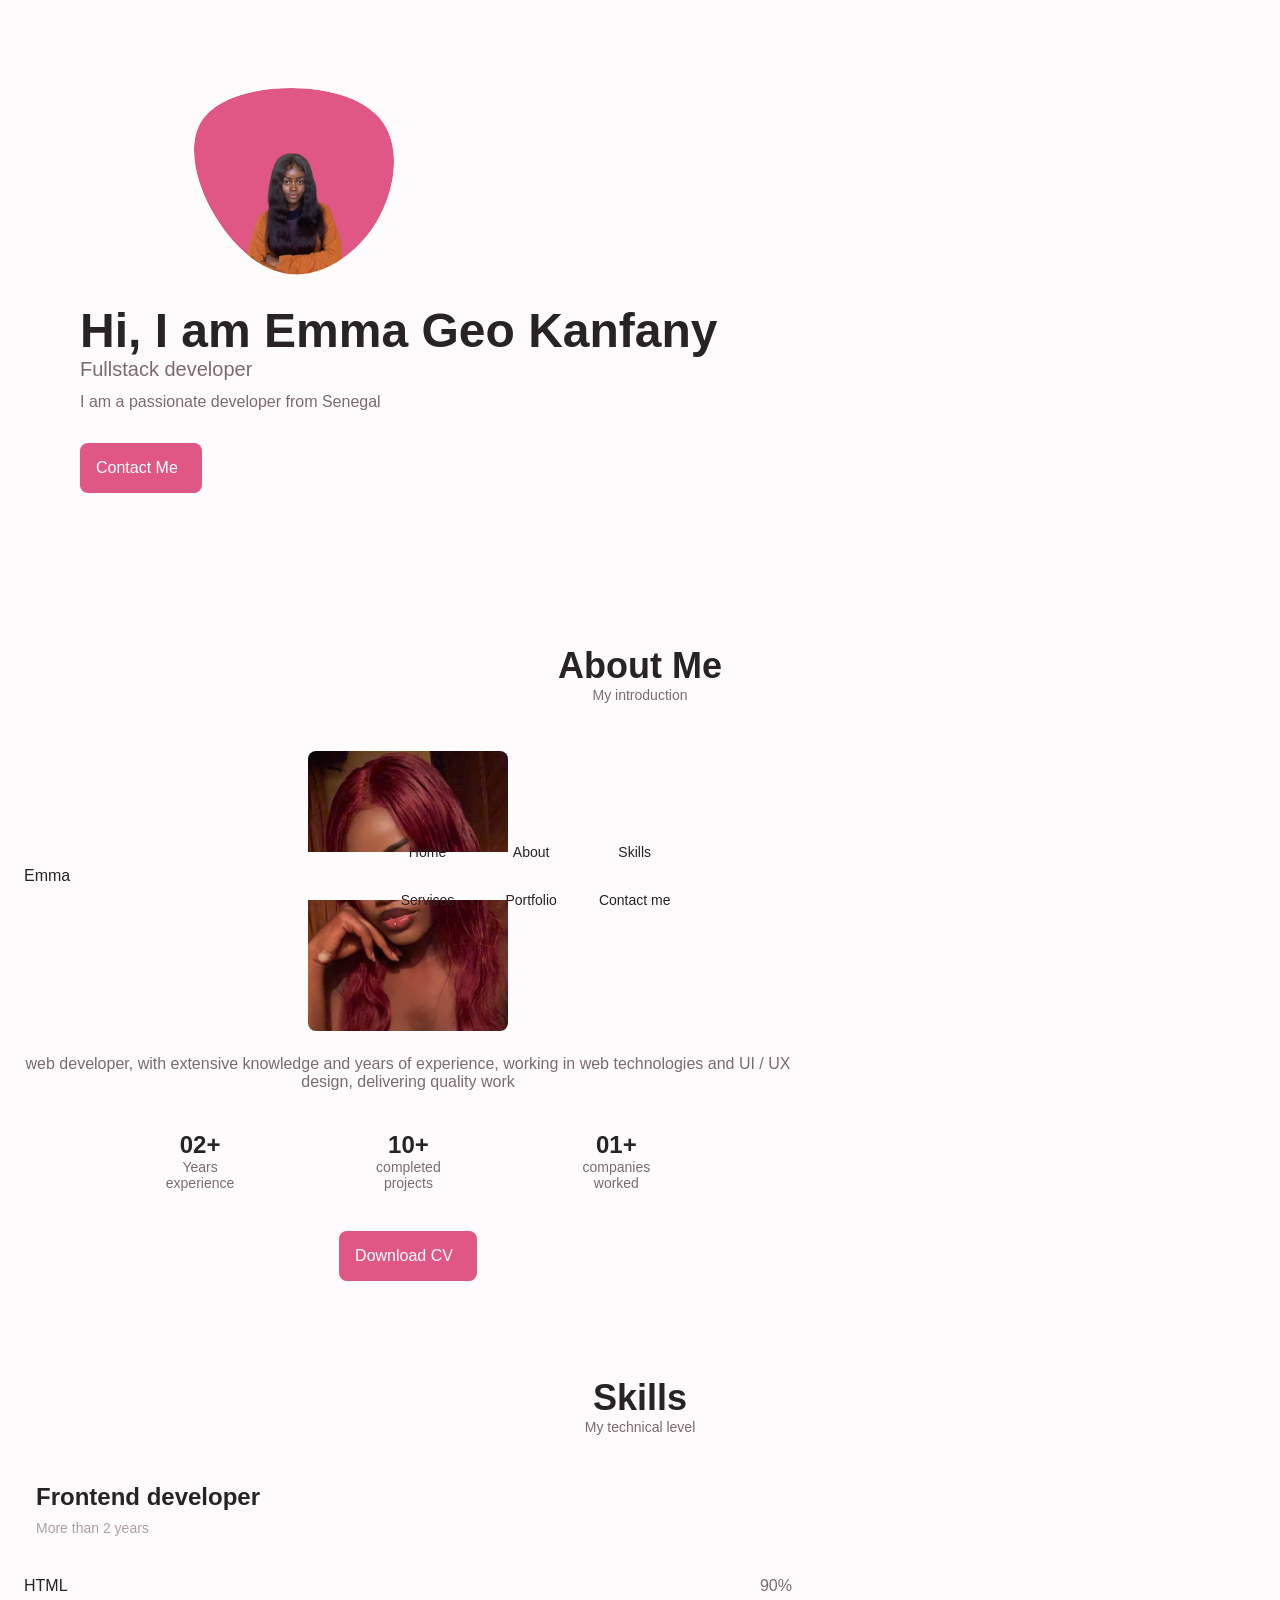
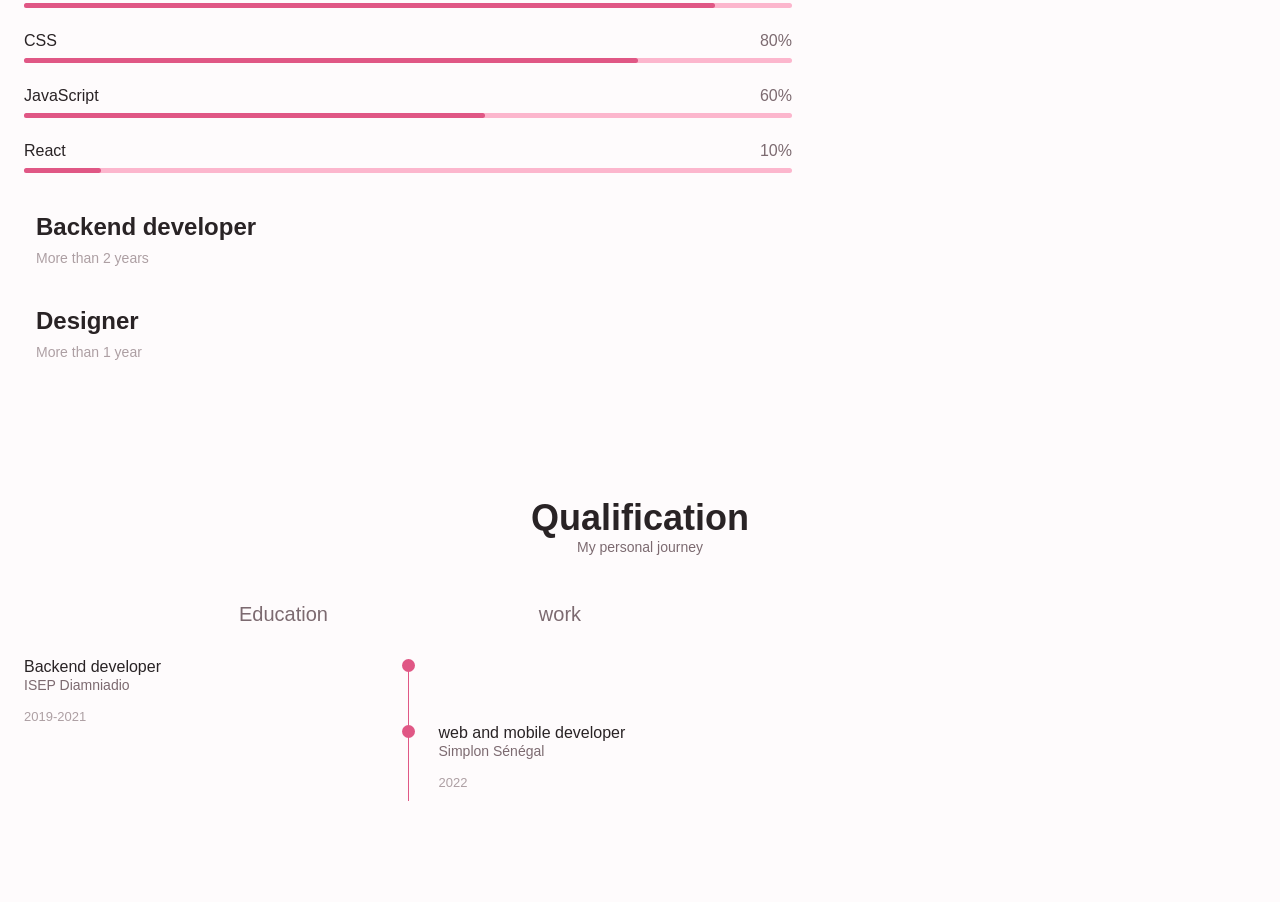
==== index.html @ d58ac0a0 "qualification section done" ====
<!DOCTYPE html>
<html lang="en">
<head>
    <meta charset="UTF-8">
    <meta http-equiv="X-UA-Compatible" content="IE=edge">
    <meta name="viewport" content="width=device-width, initial-scale=1.0">
    <!-------------------UNICONS------------------------------>
    <link rel="stylesheet" href="https://unicons.iconscout.com/release/v4.0.0/css/line.css">
    <!---------------------css-------------------------------->
    <link rel="stylesheet" href="style.css">
    <title>Portfolio | Emma Geo Kanfany</title>
</head>
<body>

    <!--HEADER-->
    <header class="header" id="header">
        <nav class="nav container">
            <a href="#" class="nav-logo">Emma</a>

            <div class="nav-menu" id="nav-menu">
                <ul class="nav-list grid">
                    <li class="nav-item">
                        <a href="#home" class="nav-link">
                            <i class="uil uil-estate nav-icon"></i> Home
                        </a>
                    </li>
                    <li class="nav-item">
                        <a href="#about" class="nav-link">
                            <i class="uil uil-user nav-icon"></i> About
                        </a>
                    </li>
                    <li class="nav-item">
                        <a href="#skills" class="nav-link">
                            <i class="uil uil-file-alt nav-icon"></i> Skills
                        </a>
                    </li>
                    <li class="nav-item">
                        <a href="#services" class="nav-link">
                            <i class="uil uil-briefcase-alt nav-icon"></i> Services
                        </a>
                    </li>
                    <li class="nav-item">
                        <a href="#portfolio" class="nav-link">
                            <i class="uil uil-scenery nav-icon"></i> Portfolio
                        </a>
                    </li>
                    <li class="nav-item">
                        <a href="#contact" class="nav-link">
                            <i class="uil uil-message nav-icon"></i> Contact me
                        </a>
                    </li>
                </ul>

                <i class="uil uil-times nav-close" id="nav-close"></i>
            </div>

            <div class="nav-btn">
                <div class="nav-toggle" id="nav-toggle">
                    <i class="uil uil-apps"></i>
                </div>
            </div>
        </nav>
    </header>



    <!--MAIN-->
    <main class="main">

        <!--HOME-->
        <section class="home section" id="home">
            <div class="home-container container grid">
                <div class="home-content grid">
                    <div class="home-social">
                        <a href="https://sn.linkedin.com/in/emma-geo-kanfany-80b464204" target="_blank" class="home-social-icon">
                            <i class="uil uil-linkedin-alt"></i>
                        </a>
                        <a href="https://github.com/Emmageo3" target="_blank" class="home-social-icon">
                            <i class="uil uil-github-alt"></i>
                        </a>
                        <a href="https://twitter.com/emmageo3" target="_blank" class="home-social-icon">
                            <i class="uil uil-twitter"></i>
                        </a>
                    </div>

                    <div class="home-img">
                        <svg class="home-blob" viewBox="0 0 200 187" xmlns="http://www.w3.org/2000/svg" xmlns:xlink="http://www.w3.org/1999/xlink">
                            <mask id="mask0" mask-type="alpha">
                                <path d="M190.312 36.4879C206.582 62.1187 201.309 102.826 182.328 134.186C163.346 165.547 
                                130.807 187.559 100.226 186.353C69.6454 185.297 41.0228 161.023 21.7403 129.362C2.45775 
                                97.8511 -7.48481 59.1033 6.67581 34.5279C20.9871 10.1032 59.7028 -0.149132 97.9666 
                                0.00163737C136.23 0.303176 174.193 10.857 190.312 36.4879Z"/>
                            </mask>
                            <g mask="url(#mask0)">
                                <path d="M190.312 36.4879C206.582 62.1187 201.309 102.826 182.328 134.186C163.346 
                                165.547 130.807 187.559 100.226 186.353C69.6454 185.297 41.0228 161.023 21.7403 
                                129.362C2.45775 97.8511 -7.48481 59.1033 6.67581 34.5279C20.9871 10.1032 59.7028 
                                -0.149132 97.9666 0.00163737C136.23 0.303176 174.193 10.857 190.312 36.4879Z"/>
                                <image class="home-blob-img" x='12' y='18' xlink:href="img/profil.png"/>
                            </g>
                        </svg>
                    </div>

                    <div class="home-data">
                        <h1 class="home-title">Hi, I am Emma Geo Kanfany</h1>
                        <h3 class="home-subtitle">Fullstack developer</h3>
                        <p class="home-description"> I am a passionate developer from Senegal</p>
                        <a href="#contact" class="button button-flex">
                            Contact Me<i class="uil uil-message button-icon"></i>
                        </a>
                    </div>
                </div>

                <div class="home-scroll">
                    <a href="#about" class="home-scroll-button button-flex">
                        <i class="uil uil-mouse-alt home-scroll-mouse"></i>
                        <span class="home-scroll-name">Scroll down</span>
                        <i class="uil uil-arrow-down home-scroll-arrow"></i>
                    </a>
                </div>
            </div>
        </section>


        <!--about-->
        <section class="about section" id="about">
            <h2 class="section-title">About Me</h2>
            <span class="section-subtitle">My introduction</span>

            <div class="about-container container grid">
                <img src="img/emma.jpeg" alt="" class="about-img">

                <div class="about-data">
                    <p class="about-description">
                        web developer, with extensive knowledge and years of experience, working 
                        in web technologies and UI / UX design, delivering quality work
                    </p>
                    <div class="about-info">
                        <div>
                            <span class="about-info-title">02+</span>
                            <span class="about-info-name">Years <br> experience</span>
                        </div>
                        <div>
                            <span class="about-info-title">10+</span>
                            <span class="about-info-name">completed <br> projects</span>
                        </div>
                        <div>
                            <span class="about-info-title">01+</span>
                            <span class="about-info-name">companies <br> worked</span>
                        </div>
                    </div>

                    <div class="about-buttons">
                        <a download="pdf/cv.pdf" href="#" class="button button-flex">
                            Download CV<i class="uil uil-download-alt button-icon"></i>
                        </a>
                    </div>
                </div>
            </div>
        </section>


        <!--Skills-->
        <section class="skills section" id="skills">
            <h2 class="section-title">Skills</h2>
            <span class="section-subtitle">My technical level</span>

            <div class="skills-container container grid">
                <div>

                    <div class="skills-content skills-open">
                        <div class="skills-header">
                            <i class="uil uil-brackets-curly skills-icon"></i>

                            <div>
                                <h1 class="skills-titles">Frontend developer</h1>
                                <span class="skills-subtitle">More than 2 years</span>
                            </div>

                            <i class="uil uil-angle-down skills-arrow"></i>
                        </div>

                        <div class="skills-list grid">
                            <div class="skills-data">
                                <div class="skills-titles">
                                    <h3 class="skills-name">HTML</h3>
                                    <span class="skills-number">90%</span>
                                </div>
                                <div class="skills-bar">
                                    <span class="skills-percentage skills-html"></span>
                                </div>
                            </div>
                            <div class="skills-data">
                                <div class="skills-titles">
                                    <h3 class="skills-name">CSS</h3>
                                    <span class="skills-number">80%</span>
                                </div>
                                <div class="skills-bar">
                                    <span class="skills-percentage skills-css"></span>
                                </div>
                            </div>
                            <div class="skills-data">
                                <div class="skills-titles">
                                    <h3 class="skills-name">JavaScript</h3>
                                    <span class="skills-number">60%</span>
                                </div>
                                <div class="skills-bar">
                                    <span class="skills-percentage skills-javascript"></span>
                                </div>
                            </div>
                            <div class="skills-data">
                                <div class="skills-titles">
                                    <h3 class="skills-name">React</h3>
                                    <span class="skills-number">10%</span>
                                </div>
                                <div class="skills-bar">
                                    <span class="skills-percentage skills-react"></span>
                                </div>
                            </div>
                        </div>

                        
                    </div>

                    <div class="skills-content skills-close">
                        <div class="skills-header">
                            <i class="uil uil-server-network skills-icon"></i>

                            <div>
                                <h1 class="skills-titles">Backend developer</h1>
                                <span class="skills-subtitle">More than 2 years</span>
                            </div>

                            <i class="uil uil-angle-down skills-arrow"></i>
                        </div>

                        <div class="skills-list grid">
                            <div class="skills-data">
                                <div class="skills-titles">
                                    <h3 class="skills-name">PHP</h3>
                                    <span class="skills-number">50%</span>
                                </div>
                                <div class="skills-bar">
                                    <span class="skills-percentage skills-php"></span>
                                </div>
                            </div>
                            <div class="skills-data">
                                <div class="skills-titles">
                                    <h3 class="skills-name">Supabase</h3>
                                    <span class="skills-number">90%</span>
                                </div>
                                <div class="skills-bar">
                                    <span class="skills-percentage skills-supa"></span>
                                </div>
                            </div>
                            <div class="skills-data">
                                <div class="skills-titles">
                                    <h3 class="skills-name">Mysql</h3>
                                    <span class="skills-number">60%</span>
                                </div>
                                <div class="skills-bar">
                                    <span class="skills-percentage skills-sql"></span>
                                </div>
                            </div>
                            <div class="skills-data">
                                <div class="skills-titles">
                                    <h3 class="skills-name">Python</h3>
                                    <span class="skills-number">60%</span>
                                </div>
                                <div class="skills-bar">
                                    <span class="skills-percentage skills-python"></span>
                                </div>
                            </div>
                        </div>

                       
                    </div>
                </div>

                <div>
                    <div class="skills-content skills-close">
                        <div class="skills-header">
                            <i class="uil uil-swatchbook skills-icon"></i>

                            <div>
                                <h1 class="skills-titles">Designer</h1>
                                <span class="skills-subtitle">More than 1 year</span>
                            </div>

                            <i class="uil uil-angle-down skills-arrow"></i>
                        </div>

                        <div class="skills-list grid">
                            <div class="skills-data">
                                <div class="skills-titles">
                                    <h3 class="skills-name">Figma</h3>
                                    <span class="skills-number">90%</span>
                                </div>
                                <div class="skills-bar">
                                    <span class="skills-percentage skills-figma"></span>
                                </div>
                            </div>
                           
                        </div>

                       
                    </div>
                </div>
            </div>
        </section>


        <!--Qualification-->
        <section class="qualification section">
            <h2 class="section-title">Qualification</h2>
            <span class="section-subtitle">My personal journey</span>

            <div class="qualification-container container">
                <div class="qualification-tabs">
                    <div class="qualification-button button-flex">
                        <i class="uil uil-graduation-cap qualification-icon"></i>
                        Education
                    </div>
                    <div class="qualification-button button-flex">
                        <i class="uil uil-briefcase-alt"></i>
                        work
                    </div>
                </div>

                    <div class="qualification-sections">
                        <div class="qualification-content" data-content id="education">
                            <div class="qualification-data">
                                <div>
                                    <h3 class="qualification-title">Backend developer</h3>
                                    <span class="qualification-subtitle">ISEP Diamniadio</span>
                                    <div class="qualification-calendar">
                                        <i class="uil uil-calendar-alt"></i>
                                        2019-2021
                                    </div>
                                </div>

                                <div>
                                    <span class="qualification-rounder"></span>
                                    <span class="qualification-line"></span>
                                </div>
                            </div>

                            <div class="qualification-data">
                                <div></div>
                                <div>
                                    <span class="qualification-rounder"></span>
                                    <span class="qualification-line"></span>
                                </div>
                                <div>
                                    <h3 class="qualification-title">web and mobile developer</h3>
                                    <span class="qualification-subtitle">Simplon Sénégal</span>
                                    <div class="qualification-calendar">
                                        <i class="uil uil-calendar-alt"></i>
                                        2022
                                    </div>
                                </div>

                                
                            </div>
                        </div>
                    </div>
                
            </div>
        </section>

    </main>

    

    

    <script src="script.js"></script>
</body>
</html>
---- style.css ----
/*--------------------variables----------------------*/
:root{
    --header-height: 3rem;

    --hue-color: 340;

    --first-color: hsl(var(--hue-color), 69% , 61%);
    --first-color-second: hsl(var(--hue-color), 69%, 61%);
    --first-color-alt: hsl(var(--hue-color), 57%, 61%);
    --first-color-lighter: hsl(var(--hue-color), 92%, 85%);
    --title-color: hsl(var(--hue-color), 8%, 15%);
    --text-color: hsl(var(--hue-color), 8%, 45%);
    --text-color-light: hsl(var(--hue-color), 8%, 65%);
    --input-color: hsl(var(--hue-color), 70%, 96%);
    --body-color: hsl(var(--hue-color), 60%, 99%);
    --container-color: #FFF;

    --body-font: arial, sans-serif;

    --big-font-size: 2rem;
    --h1-font-size: 1.5rem;
    --h2-font-size: 1.25rem;
    --h3-font-size: 1.125rem;
    --normal-font-size: .938rem;
    --small-font-size: .813rem;
    --smaller-font-size: .75rem;

    --font-medium: 500;
    --font-semi-bold: 600;

    --mb-0-25: .25rem;
    --mb-0-5: .5rem;
    --mb-0-75: .75rem;

    --z-tooltip: 10;
    --z-fixed: 100;
    --z-modal: 1000;
}

@media screen and (min-width: 968px) {
    :root{
        --big-font-size: 3rem;
        --h1-font-size: 2.25rem;
        --h2-font-size: 1.5rem;
        --h3-font-size: 1.25rem;
        --normal-font-size: 1rem;
        --small-font-size: .875rem;
        --smaller-font-size: .813rem;
    }
}


*{
    padding: 0;
    margin: 0;
    box-sizing: border-box;
}

html{
    scroll-behavior: smooth;
}

body{
    margin: 0 0 var(--header-height) 0;
    font-family: Arial, Helvetica, sans-serif;
    font-size: var(--normal-font-size);
    background-color: var(--body-color);
    color: var(--text-color);
}

h1,h2,h3,h4{
    color: var(--title-color);
    font-weight: var(--font-semi-bold);
}

ul{
    list-style: none;
}

a{
    text-decoration: none;
}

img{
    max-width: 100%;
    height: auto;
}

section{
    padding: 2rem 0 4rem;
}

.section-title{
    font-size: var(--h1-font-size);
}

.section-subtitle{
    display: block;
    font-size: var(--small-font-size);
    margin-bottom: 3rem;
}

.section-title,
.section-subtitle{
    text-align: center;
}

.container{
    max-width: 768px;
    margin-left: 1.5rem;
    margin-right: 1.5rem;
}

.grid{
    display: grid;
    gap: 1.5rem;
}

.header{
    width: 100%;
    position: fixed;
    bottom: 0;
    left: 0;
    z-index: var(--z-fixed);
    background-color: var(--body-color);
}

.nav{
    max-width: 968px;
    height: var(--header-height);
    display: flex;
    justify-content: space-between;
    align-items: center;
}

.nav-logo,
.nav-toggle{
    color: var(--title-color);
    font-weight: var(--font-medium);
}

.nav-logo:hover{
    color: var(--first-color);
}

.nav-toggle{
    font-size: 1.1rem;
    cursor: pointer;
}

.nav-toggle:hover{
    color: var(--first-color);
}

@media screen and (max-width: 767px){
    .nav-menu{
        position: fixed;
        bottom: -100%;
        left: 0;
        width: 100%;
        background-color: var(--body-color);
        padding: 2rem 1.5rem 4rem;
        box-shadow: 0 -1px 4px rgba(0,0,0,.15);
        border-radius: 1.5rem 1.5rem 0 0;
        transition: .3s;
    }
}

.nav-list{
    grid-template-columns: repeat(3,1fr);
    gap: 2rem;
}

.nav-link{
    display: flex;
    flex-direction: column;
    align-items: center;
    font-size: var(--small-font-size);
    color: var(--title-color);
    font-weight: var(--font-medium);
}

.nav-link:hover{
    color: var(--first-color);
}

.nav-icon{
    font-size: 1.2rem;
}

.nav-close{
    position: absolute;
    right: 1.3rem;
    bottom: .5rem;
    font-size: 1.5rem;
    cursor: pointer;
    color: var(--first-color);
}

.nav-close:hover{
    color: var(--first-color-alt);
}

.show-menu{
    bottom: 0;
}



.home-container {
    gap: 1rem;
}

.home-content{
    grid-template-columns: .5fr 3fr;
    padding: 3.5rem;
    align-items: center;
}

.home-social{
    display: grid;
    grid-template-columns: max-content;
    row-gap: 1rem;
}

.home-social-icon{
    font-size: 1.25rem;
    color: var(--first-color);
}

.home-social-icon:hover{
    color: var(--first-color-alt);
}

.home-blob{
    width: 200px;
    fill: var(--first-color);
}

.home-blob-img{
    width: 170px;
}

.home-data{
    grid-column: 1/3;
}

.home-title{
    font-size: var(--big-font-size);
}

.home-subtitle{
    font-size: var(--h3-font-size);
    color: var(--text-color);
    font-weight: var(--font-medium);
    margin-bottom: .75rem;
}

.home-description{
    margin-bottom: 2rem;
}

.home-scroll{
    display: none;
}

.home-scroll-button{
    color: var(--first-color);
    transition: .3s;
}

.home-scroll-button:hover{
    transform: translateY(.25rem);
}

.home-scroll-mouse{
    font-size: 2rem;
}

.home-scroll-name{
    font-size: var(--small-font-size);
    color: var(--title-color);
    font-weight: var(--font-medium);
    margin-right: .25rem;
}

.home-scroll-arrow{
    font-size: 1.25rem;
}

.button{
    display: inline-block;
    background-color: var(--first-color);
    color: #fff;
    padding: 1rem;
    border-radius: .5rem;
    font-weight: var(--font-medium);
}

.button:hover{
    background-color: var(--first-color-alt);
}

.button-icon{
    font-size: 1.25rem;
    margin-left: .5rem;
    transition: .3s;
}

.button-flex{
    display: inline-flex;
    align-items: center;
}

.about-img{
    width: 200px;
    border-radius: .5rem;
    justify-self: center;
    align-self: center;
}

.about-description{
    text-align: center;
    margin-bottom: 2.5rem;
}

.about-info{
    display: flex;
    justify-content: space-evenly;
    margin-bottom: 2.5rem;
}

.about-info-title{
    font-size: var(--h2-font-size);
    font-weight: var(--font-semi-bold);
    color: var(--title-color);
}

.about-info-name{
    font-size: var(--small-font-size);
}

.about-info-title,
.about-info-name{
    display: block;
    text-align: center;
}

.about-buttons{
    display: flex;
    justify-content: center;
}

.skills-container{
    row-gap: 0;
}

.skills-header{
    display: flex;
    align-items: center;
    margin-bottom: 2.5rem;
    cursor: pointer;
}

.skills-icon,
.skills-arrow{
    font-size: 2rem;
    color: var(--first-color);
}

.skills-icon{
    margin-right: .75rem;
}

.skills-title{
    font-size: var(--h3-font-size);
}

.skills-subtitle{
    font-size: var(--small-font-size);
    color: var(--text-color-light);
}

.skills-arrow{
    margin-left: auto;
    transition: .4s;
}

.skills-titles{
    display: flex;
    justify-content: space-between;
    margin-bottom: .5rem;
}

.skills-name{
    font-size: var(--normal-font-size);
    font-weight: var(--font-medium);
}

.skills-bar,
.skills-percentage{
    height: 5px;
    border-radius: .25rem;
}

.skills-bar{
    background-color: var(--first-color-lighter);
}

.skills-percentage{
    display: block;
    background-color: var(--first-color);
}

.skills-html{
    width: 90%;
}

.skills-css{
    width: 80%;
}

.skills-javascript{
    width: 60%;
}

.skills-php{
    width: 50%;
}

.skills-react{
    width: 10%;
}

.skills-supa{
    width: 90%;
}

.skills-python{
    width: 60%;
}

.skills-sql{
    width: 60%;
}

.skills-figma{
    width: 90%;
}

.skills-close .skills-list{
    height: 0;
    overflow: hidden;
}

.skills-open .skills-list{
    height: max-content;
    margin-bottom: 2.5rem;
}

.skills-open .skills-arrow{
    transform: rotate(-180deg);
}

.qualification-tabs{
    display: flex;
    justify-content: space-evenly;
    margin-bottom: 2rem;
}

.qualification-button{
    font-size: var(--h3-font-size);
    font-weight: var(--font-medium);
    cursor: pointer;
}

.qualification-button:hover{
    color: var(--first-color);
}

.qualification-icon{
    font-size: 1.8rem;
    margin-right: .25rem;
}

.qualification-data{
    display: grid;
    grid-template-columns: 1fr max-content 1fr;
    column-gap: 1.5rem;
}

.qualification-title{
    font-size: var(--normal-font-size);
    font-weight: var(--font-medium);
}

.qualification-subtitle{
    display: inline-block;
    font-size: var(--small-font-size);
    margin-bottom: 1rem;
}

.qualification-calendar{
    font-size: var(--smaller-font-size);
    color: var(--text-color-light);
}

.qualification-rounder{
    display: inline-block;
    width: 13px;
    height: 13px;
    background-color: var(--first-color);
    border-radius: 50%;
}

.qualification-line{
    display: block;
    width: 1px;
    height: 100%;
    background-color: var(--first-color);
    transform: translate(6px, -7px);
}
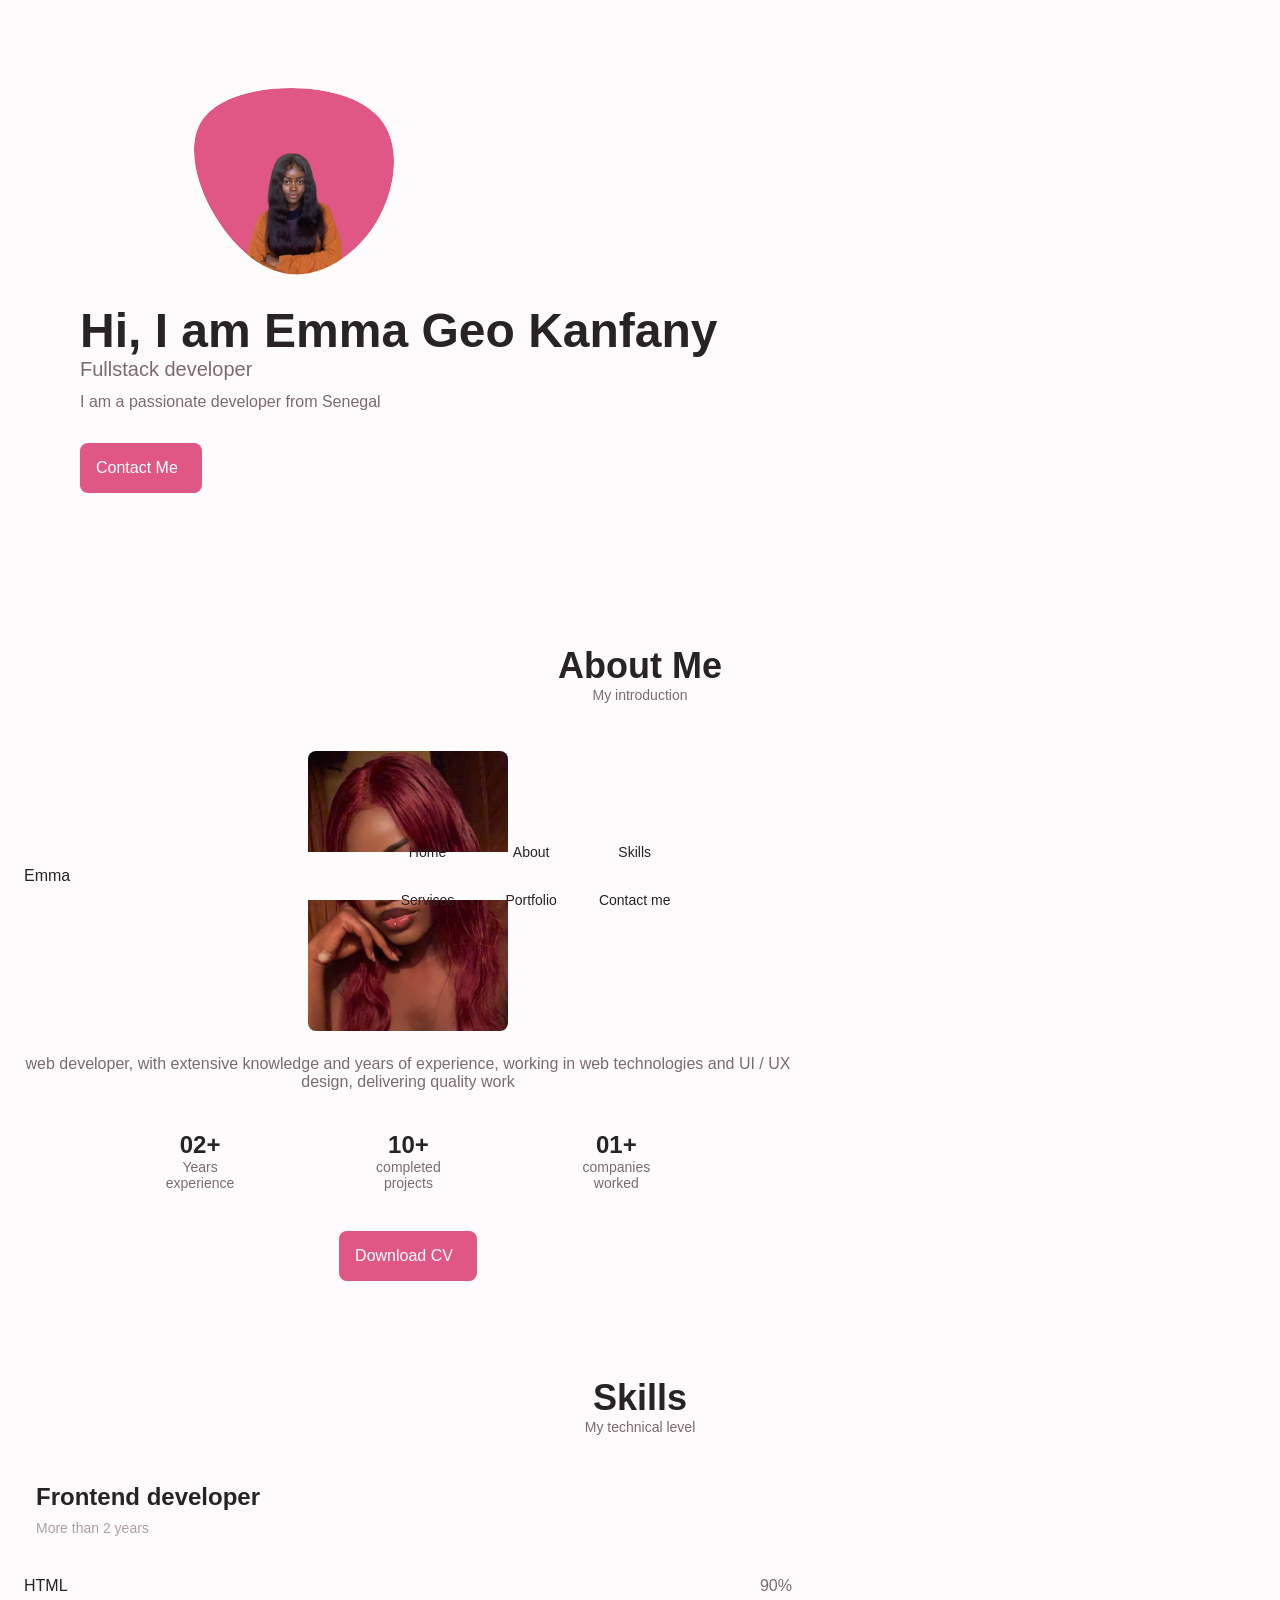
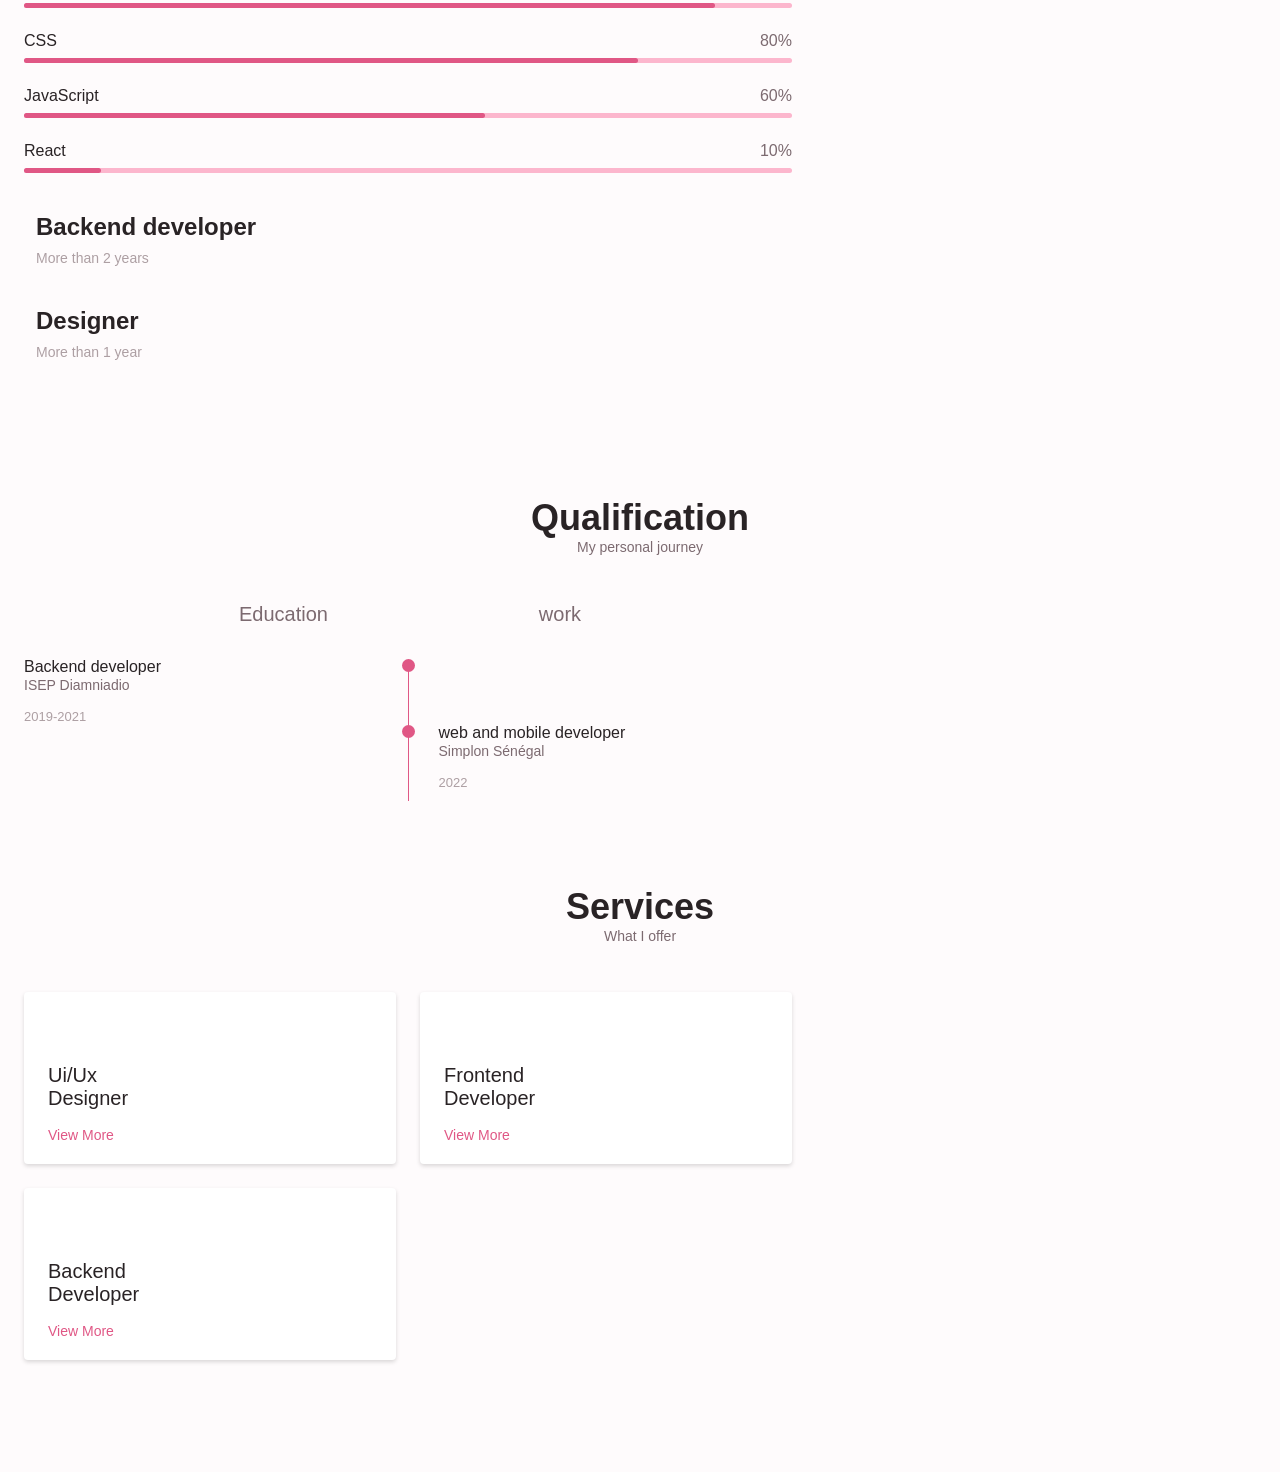
==== commit ffe0bbf3: "service section done" ====
--- a/index.html
+++ b/index.html
@@ -369,6 +369,130 @@
             </div>
         </section>
 
+
+
+        <!--Services-->
+        <section class="services section" id="services">
+            <h2 class="section-title">Services</h2>
+            <span class="section-subtitle">What I offer</span>
+
+            <div class="services-container container grid">
+                <div class="services-content">
+                    <div>
+                        <i class="uil uil-web-grid services-icon"></i>
+                        <h3 class="services-title">Ui/Ux <br> Designer</h3>
+                    </div>
+
+                    <span class="button button-flex button-small button-link services-button">
+                        View More
+                        <i class="uil uil-arrow-right button-icon"></i>
+                    </span>
+
+                    <div class="services-modal">
+                        <div class="services-modal-content">
+                            <h4 class="services-modal-title">Ui/Ux <br> Designer</h4>
+                            <i class="uil uil-times services-modal-close"></i>
+
+                            <ul class="services-modal-services grid">
+                                <li class="services-modal-service">
+                                    <i class="uil uil-check-circle services-modal-icon"></i>
+                                    <p>I develop the user interface</p>
+                                </li>
+                                <li class="services-modal-service">
+                                    <i class="uil uil-check-circle services-modal-icon"></i>
+                                    <p>Web page development</p>
+                                </li>
+                                <li class="services-modal-service">
+                                    <i class="uil uil-check-circle services-modal-icon"></i>
+                                    <p>I create ux element interactions</p>
+                                </li>
+                                <li class="services-modal-service">
+                                    <i class="uil uil-check-circle services-modal-icon"></i>
+                                    <p>I position your company brand</p>
+                                </li>
+                            </ul>
+                        </div>
+                    </div>
+                </div>
+
+                <div class="services-content">
+                    <div>
+                        <i class="uil uil-arrow services-icon"></i>
+                        <h3 class="services-title">Frontend <br> Developer</h3>
+                    </div>
+
+                    <span class="button button-flex button-small button-link services-button">
+                        View More
+                        <i class="uil uil-arrow-right button-icon"></i>
+                    </span>
+
+                    <div class="services-modal">
+                        <div class="services-modal-content">
+                            <h4 class="services-modal-title">Frontend <br> Developer</h4>
+                            <i class="uil uil-times services-modal-close"></i>
+
+                            <ul class="services-modal-services grid">
+                                <li class="services-modal-service">
+                                    <i class="uil uil-check-circle services-modal-icon"></i>
+                                    <p>I develop the user interface</p>
+                                </li>
+                                <li class="services-modal-service">
+                                    <i class="uil uil-check-circle services-modal-icon"></i>
+                                    <p>Web page development</p>
+                                </li>
+                                <li class="services-modal-service">
+                                    <i class="uil uil-check-circle services-modal-icon"></i>
+                                    <p>I create ux element interactions</p>
+                                </li>
+                                <li class="services-modal-service">
+                                    <i class="uil uil-check-circle services-modal-icon"></i>
+                                    <p>I position your company brand</p>
+                                </li>
+                            </ul>
+                        </div>
+                    </div>
+                </div>
+
+                <div class="services-content">
+                    <div>
+                        <i class="uil uil-server services-icon"></i>
+                        <h3 class="services-title">Backend <br> Developer</h3>
+                    </div>
+
+                    <span class="button button-flex button-small button-link services-button">
+                        View More
+                        <i class="uil uil-arrow-right button-icon"></i>
+                    </span>
+
+                    <div class="services-modal">
+                        <div class="services-modal-content">
+                            <h4 class="services-modal-title">Backend <br> Developer</h4>
+                            <i class="uil uil-times services-modal-close"></i>
+
+                            <ul class="services-modal-services grid">
+                                <li class="services-modal-service">
+                                    <i class="uil uil-check-circle services-modal-icon"></i>
+                                    <p>I develop the user interface</p>
+                                </li>
+                                <li class="services-modal-service">
+                                    <i class="uil uil-check-circle services-modal-icon"></i>
+                                    <p>Web page development</p>
+                                </li>
+                                <li class="services-modal-service">
+                                    <i class="uil uil-check-circle services-modal-icon"></i>
+                                    <p>I create ux element interactions</p>
+                                </li>
+                                <li class="services-modal-service">
+                                    <i class="uil uil-check-circle services-modal-icon"></i>
+                                    <p>I position your company brand</p>
+                                </li>
+                            </ul>
+                        </div>
+                    </div>
+                </div>
+            </div>
+        </section>
+
     </main>
 
     
--- a/style.css
+++ b/style.css
@@ -314,6 +314,21 @@
     align-items: center;
 }
 
+.button-small{
+    padding: .75rem 1rem;
+}
+
+.button-link{
+    padding: 0;
+    background-color: transparent;
+    color: var(--first-color);
+}
+
+.button-link:hover{
+    background-color: transparent;
+    color: var(--first-color-alt);
+}
+
 .about-img{
     width: 200px;
     border-radius: .5rem;
@@ -521,4 +536,101 @@
     height: 100%;
     background-color: var(--first-color);
     transform: translate(6px, -7px);
+}
+
+.services-container{
+    gap: 1.5rem;
+    grid-template-columns: repeat(2, 1fr);
+}
+
+.services-content{
+    position: relative;
+    background-color: var(--container-color);
+    padding: 3.5rem .5rem 1.25rem 1.5rem;
+    border-radius: .25rem;
+    box-shadow: 0 2px 4px rgba(0,0,0,.15);
+    transition: .3s;
+}
+
+.services-content:hover{
+    box-shadow: 0 4px 8px rgba(0,0,0,.15);
+}
+
+.services-icon{
+    display: block;
+    font-size: 1.5rem;
+    color: var(--first-color);
+    margin-bottom: 1rem;
+}
+
+.services-title{
+    font-size: var(--h3-font-size);
+    margin-bottom: 1rem;
+    font-weight: var(--font-medium);
+}
+
+.services-button{
+    cursor: pointer;
+    font-size: var(--small-font-size);
+}
+
+.services-button:hover .button-icon{
+    transform: translateX(.25rem);
+}
+
+.services-modal{
+    position: fixed;
+    top: 0;
+    left: 0;
+    right: 0;
+    bottom: 0;
+    background-color: rgba(0,0,0,.5);
+    display: flex;
+    align-items: center;
+    justify-content: center;
+    padding: 0 1rem;
+    z-index: var(--z-modal);
+    opacity: 0;
+    visibility: hidden;
+    transition: .3s;
+}
+
+.services-modal-content{
+    position: relative;
+    background-color: var(--container-color);
+    padding: 1.5rem;
+    border-radius: .5rem;
+}
+
+.services-modal-services{
+    row-gap: 1rem;
+}
+
+.services-modal-service{
+    display: flex;
+}
+
+.services-modal-title{
+    font-size: var(--h3-font-size);
+    font-weight: var(--font-medium);
+    margin-bottom: 1.5rem;
+}
+
+.services-modal-close{
+    position: absolute;
+    top: 1rem;
+    right: 1rem;
+    font-size: 1.5rem;
+    color: var(--first-color);
+    cursor: pointer;
+}
+
+.services-modal-icon{
+    color: var(--first-color);
+    margin-right: .25rem;
+}
+
+.active-modal{
+    opacity: 1;
+    visibility: visible;
 }
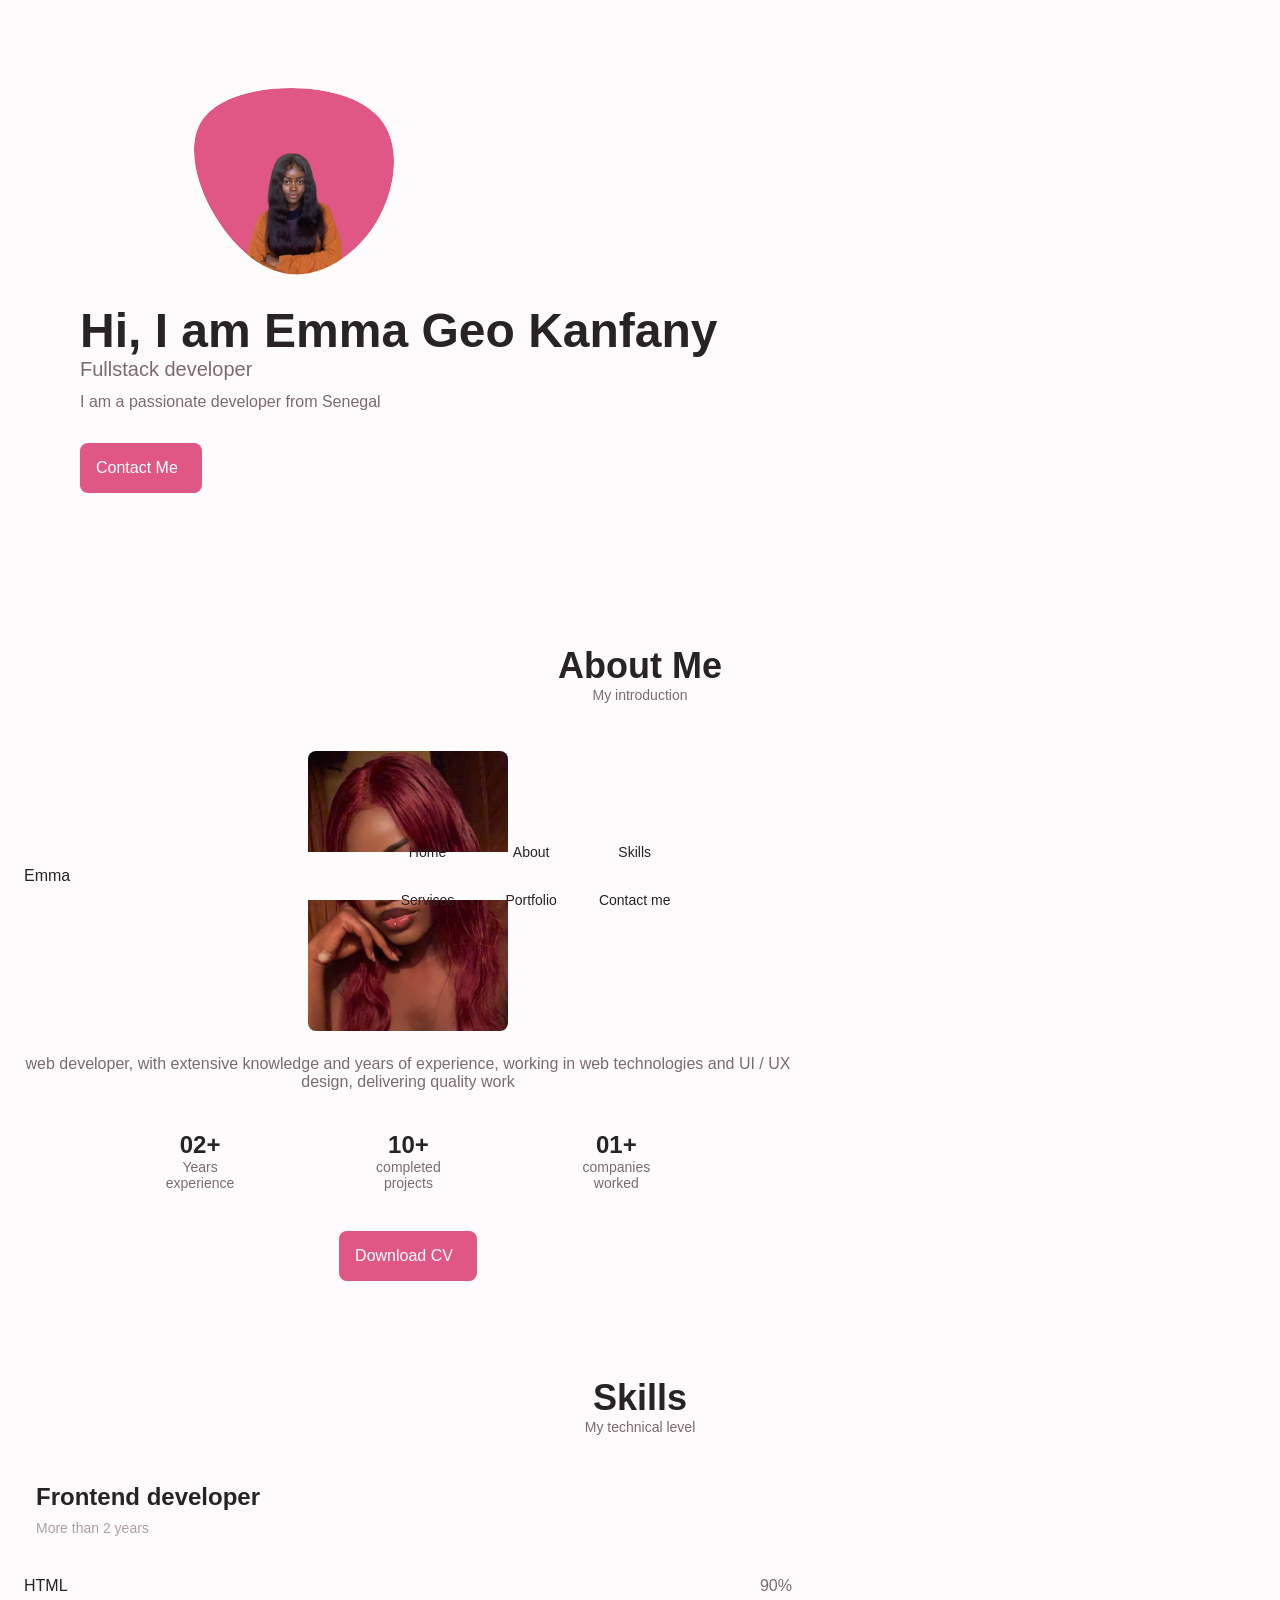
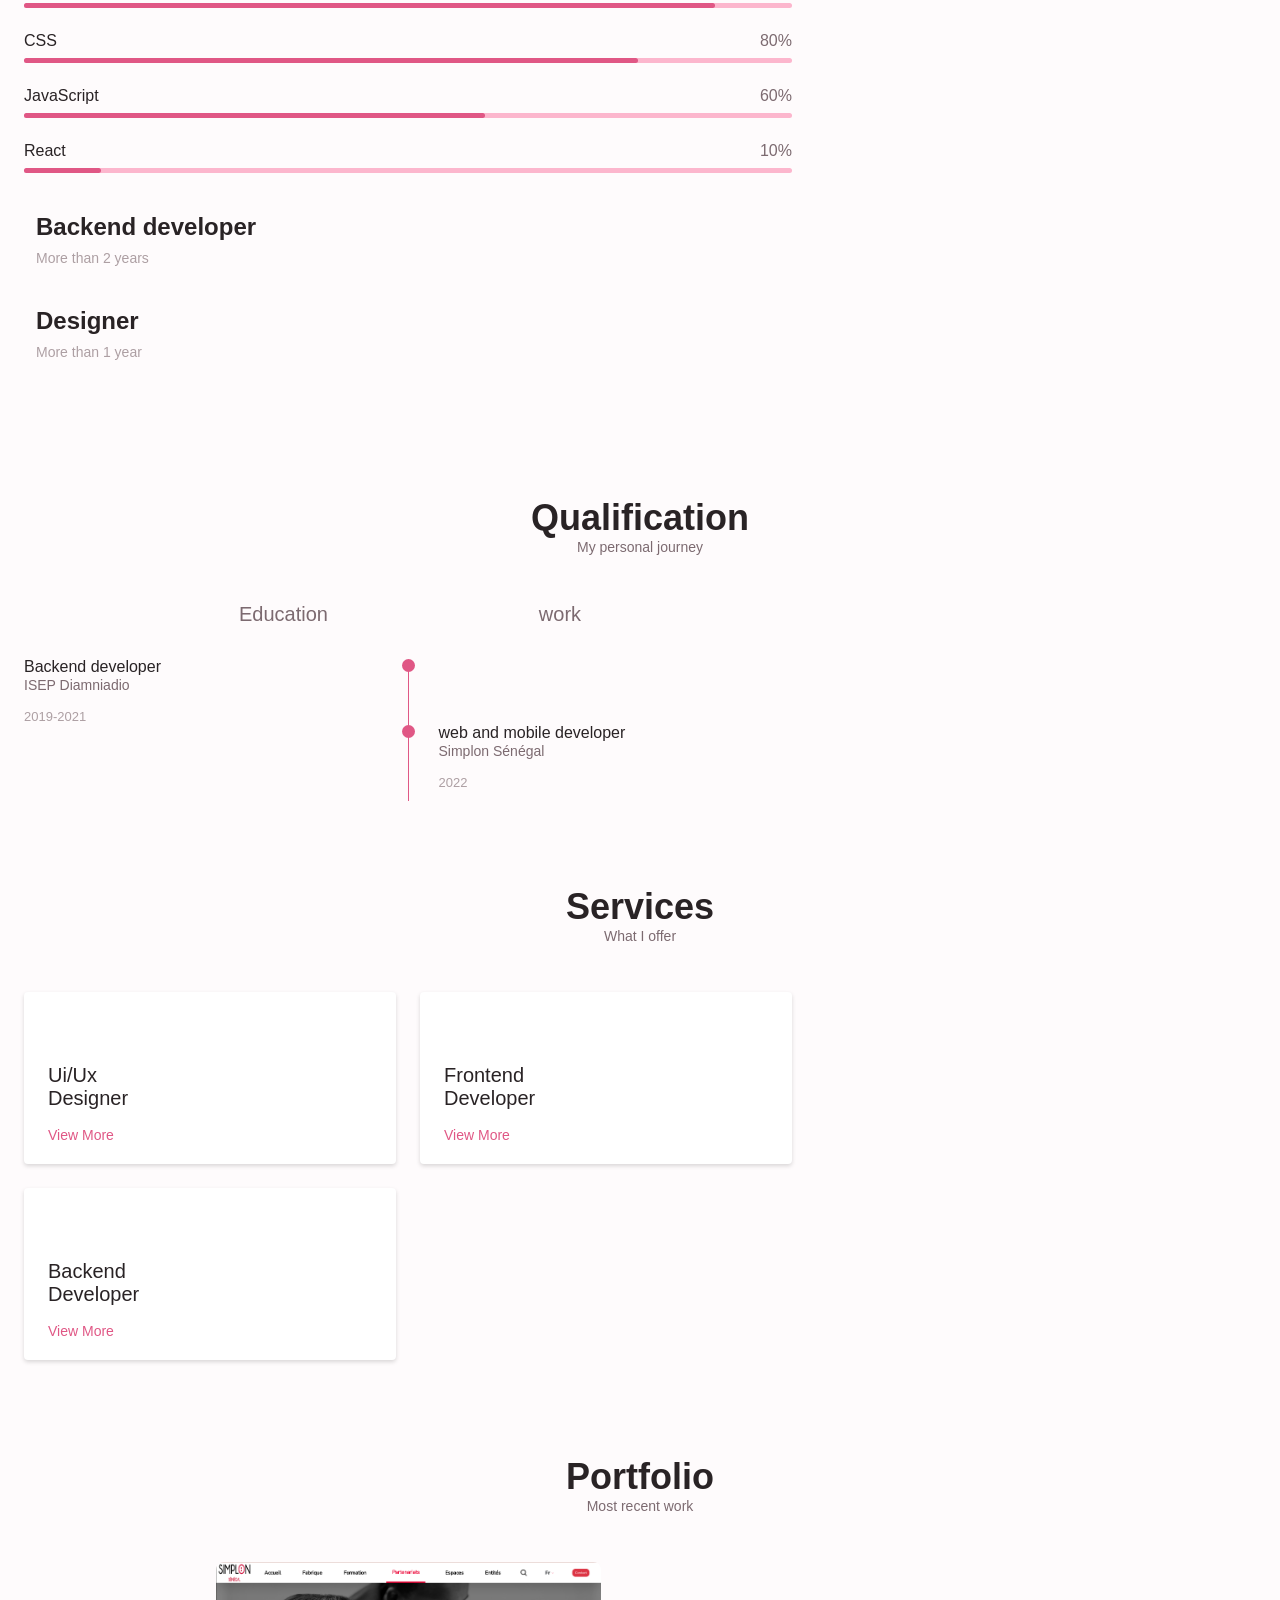
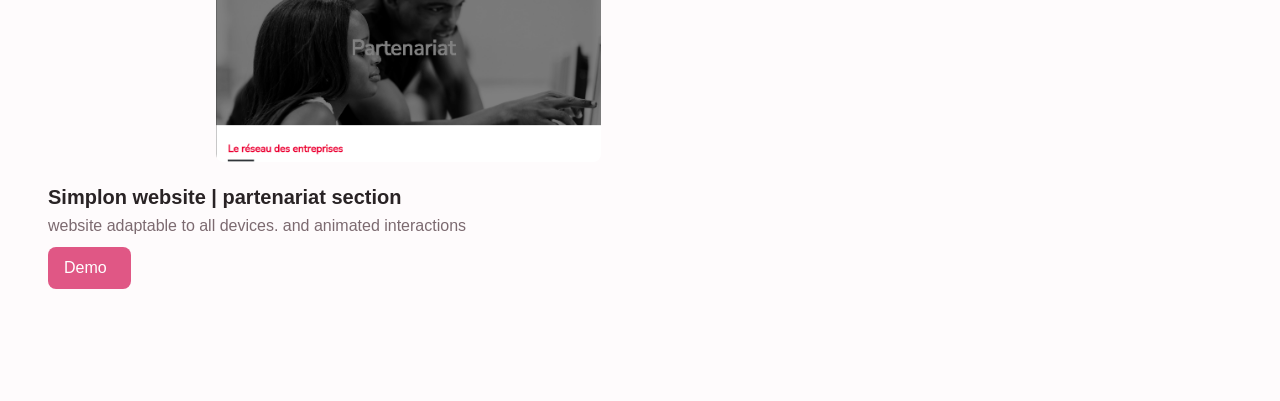
==== commit 25df5cf9: "half" ====
--- a/index.html
+++ b/index.html
@@ -7,6 +7,8 @@
     <meta name="viewport" content="width=device-width, initial-scale=1.0">
     <!-------------------UNICONS------------------------------>
     <link rel="stylesheet" href="https://unicons.iconscout.com/release/v4.0.0/css/line.css">
+    <!--------------------swiper----------------------------->
+    <link rel="stylesheet" href="swiper-bundle.min.css">
     <!---------------------css-------------------------------->
     <link rel="stylesheet" href="style.css">
     <title>Portfolio | Emma Geo Kanfany</title>
@@ -493,12 +495,67 @@
             </div>
         </section>
 
+
+        <!---------portfolio------------>
+        <section class="portfolio section" id="portfolio">
+            <h2 class="section-title">Portfolio</h2>
+            <span class="section-subtitle">Most recent work</span>
+            <div class="portfolio-container container swiper-container">
+                <div class="swiper-wrapper">
+                    <div class="portfolio-content grid swiper-slide">
+                        <img src="img/portfolio.png" alt="" class="portfolio-img">
+                        <div class="portfolio-data">
+                            <h3 class="portfolio-title">My first portfolio</h3>
+                            <p class="portfolio-description">portfolio adaptable to all devices. and animated interactions</p>
+                            <a href="#" class="button button-flex button-small portfolio-button">
+                                Demo
+                                <i class="uil uil-arrow-right button-icon"></i>
+                            </a>
+                        </div>
+                    </div>
+
+                    <div class="portfolio-content grid swiper-slide">
+                        <img src="img/todo.png" alt="" class="portfolio-img">
+                        <div class="portfolio-data">
+                            <h3 class="portfolio-title">To do list</h3>
+                            <p class="portfolio-description">simple to do list adaptable to all devices. and animated interactions</p>
+                            <a href="#" class="button button-flex button-small portfolio-button">
+                                Demo
+                                <i class="uil uil-arrow-right button-icon"></i>
+                            </a>
+                        </div>
+                    </div>
+
+                    <div class="portfolio-content grid swiper-slide">
+                        <img src="img/partenariat.png" alt="" class="portfolio-img">
+                        <div class="portfolio-data">
+                            <h3 class="portfolio-title">Simplon website | partenariat section</h3>
+                            <p class="portfolio-description">website adaptable to all devices. and animated interactions</p>
+                            <a href="#" class="button button-flex button-small portfolio-button">
+                                Demo
+                                <i class="uil uil-arrow-right button-icon"></i>
+                            </a>
+                        </div>
+                    </div>
+                </div>
+
+                <div class="swiper-button-next">
+                    <i class="uil uil-angle-right-b swiper-portfolio-icon"></i>
+                </div>
+                <div class="swiper-button-next">
+                    <i class="uil uil-angle-left-b swiper-portfolio-icon"></i>
+                </div>
+
+                <div class="swiper-pagination"></div>
+            </div>
+        </section>
+
     </main>
 
     
 
     
-
+    <script src="swiper-bundle.min.js"></script>
     <script src="script.js"></script>
 </body>
 </html>
--- a/style.css
+++ b/style.css
@@ -633,4 +633,40 @@
 .active-modal{
     opacity: 1;
     visibility: visible;
+}
+
+.portfolio-container{
+    overflow: initial;
+}
+
+.portfolio-content{
+    padding: 0 1.5rem;
+}
+
+.portfolio-img{
+    width: 385px;
+    border-radius: .5rem;
+    justify-self: center;
+}
+
+.portfolio-title{
+    font-size: var(--h3-font-size);
+    margin-bottom: .5rem;
+}
+
+.portfolio-description{
+    margin-bottom: .75rem;
+}
+
+.portfolio-button:hover .button-icon{
+    transform: translateX(.25rem);
+}
+
+.swiper-button-prev::after,
+.swiper-button-next::after{
+    content: '';
+}
+
+.swiper-button-prev{
+    left: -.5rem;
 }
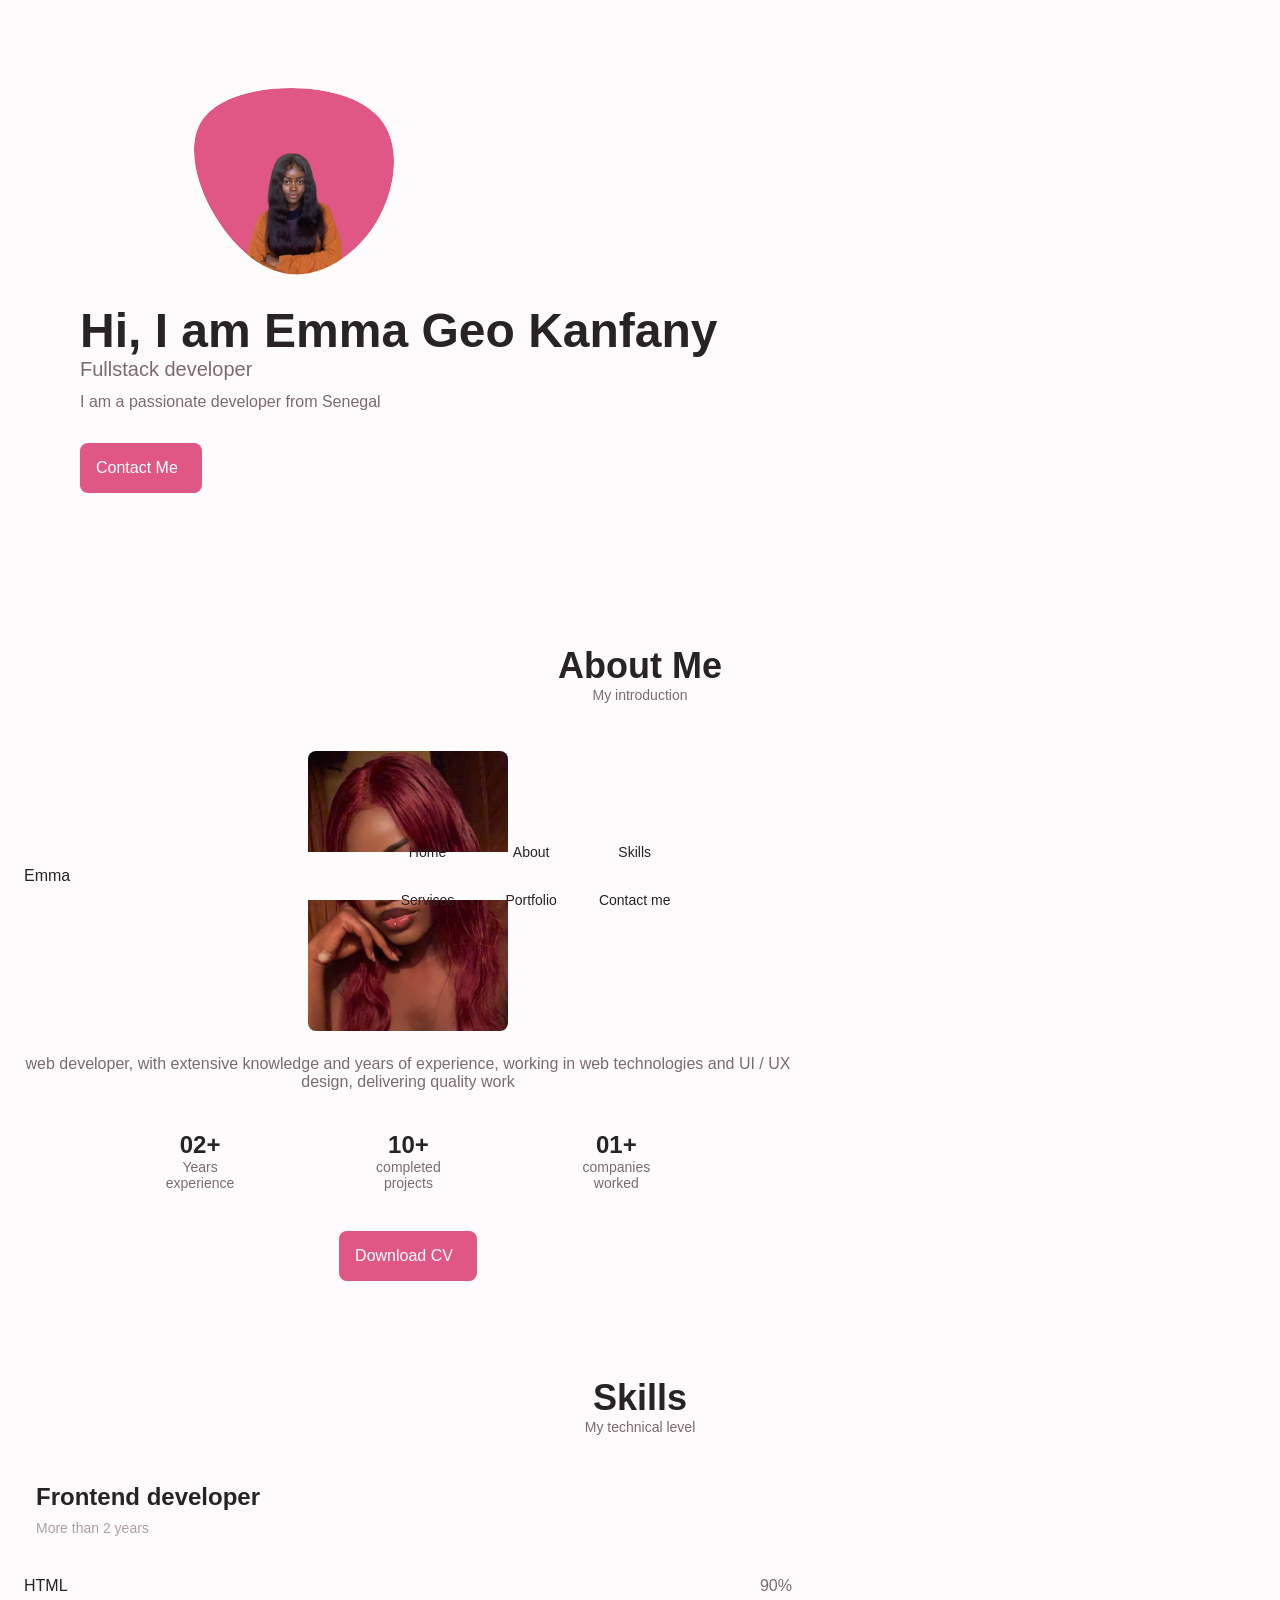
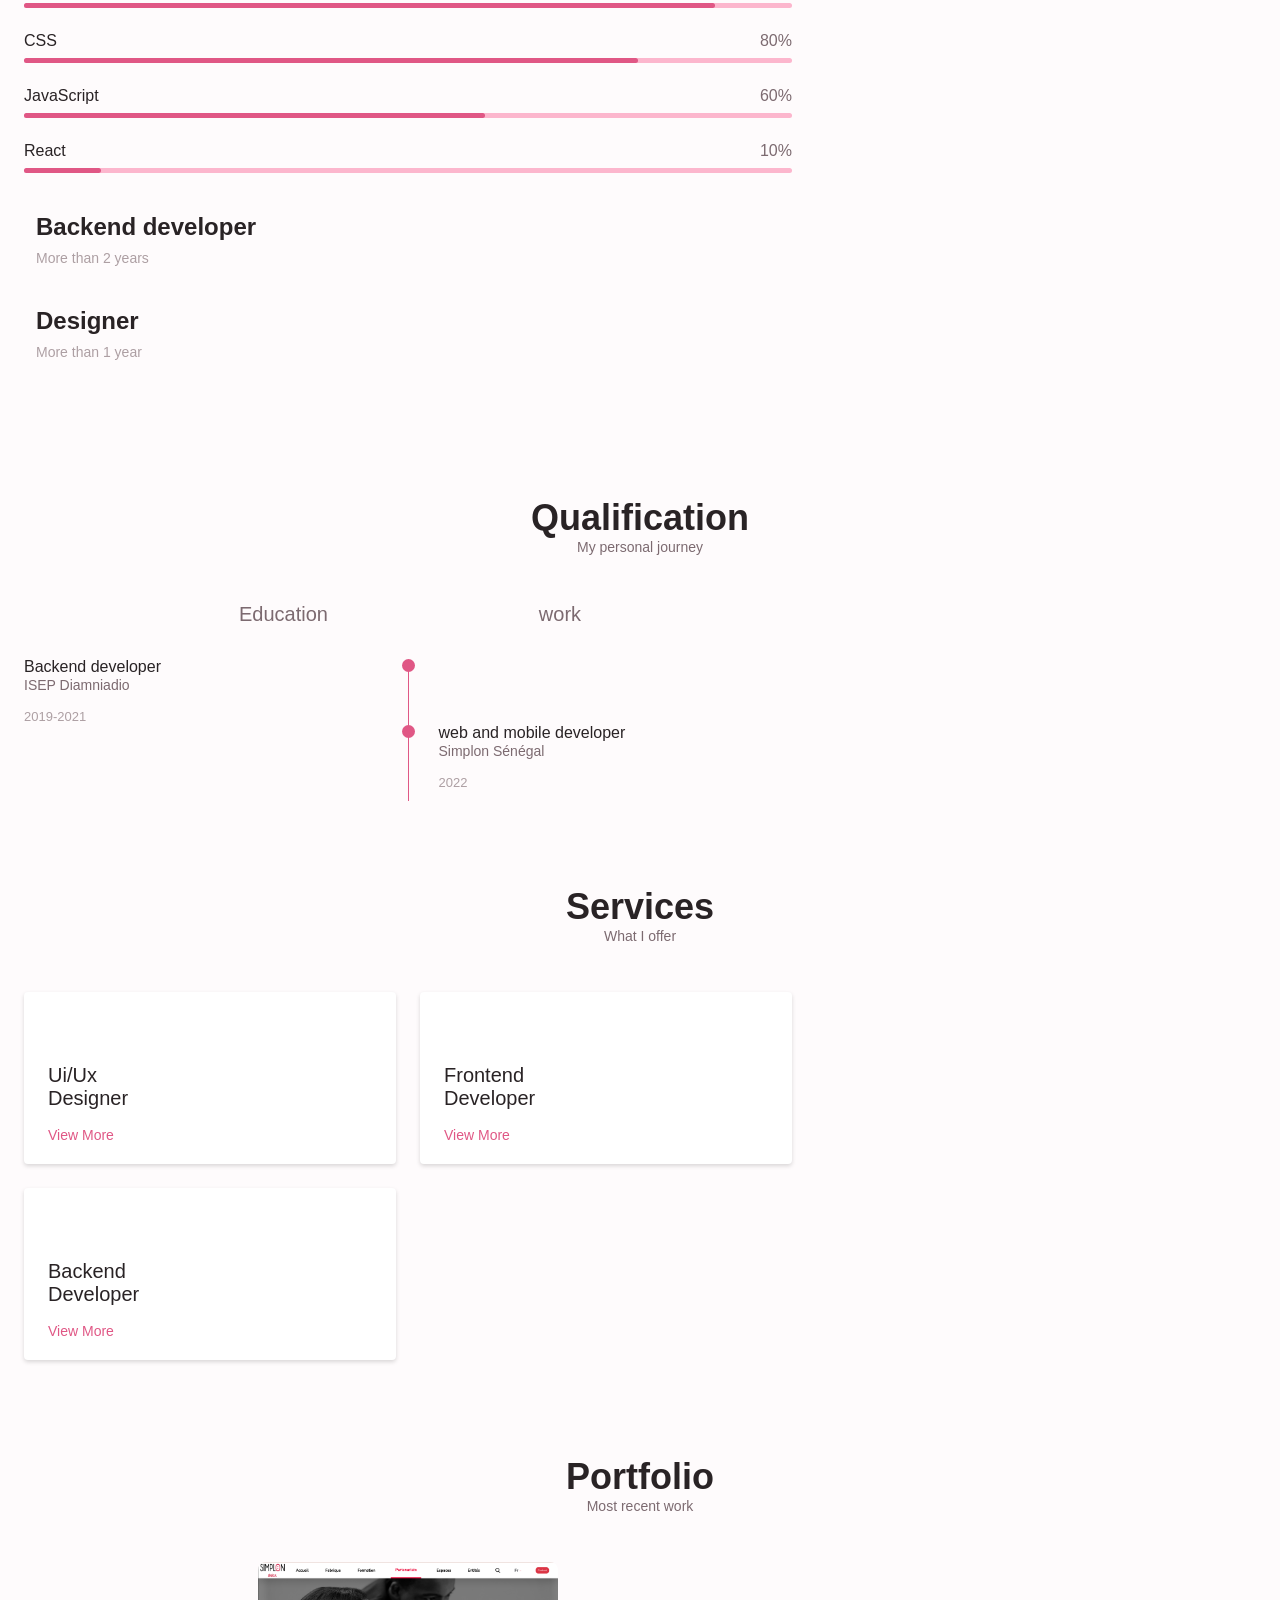
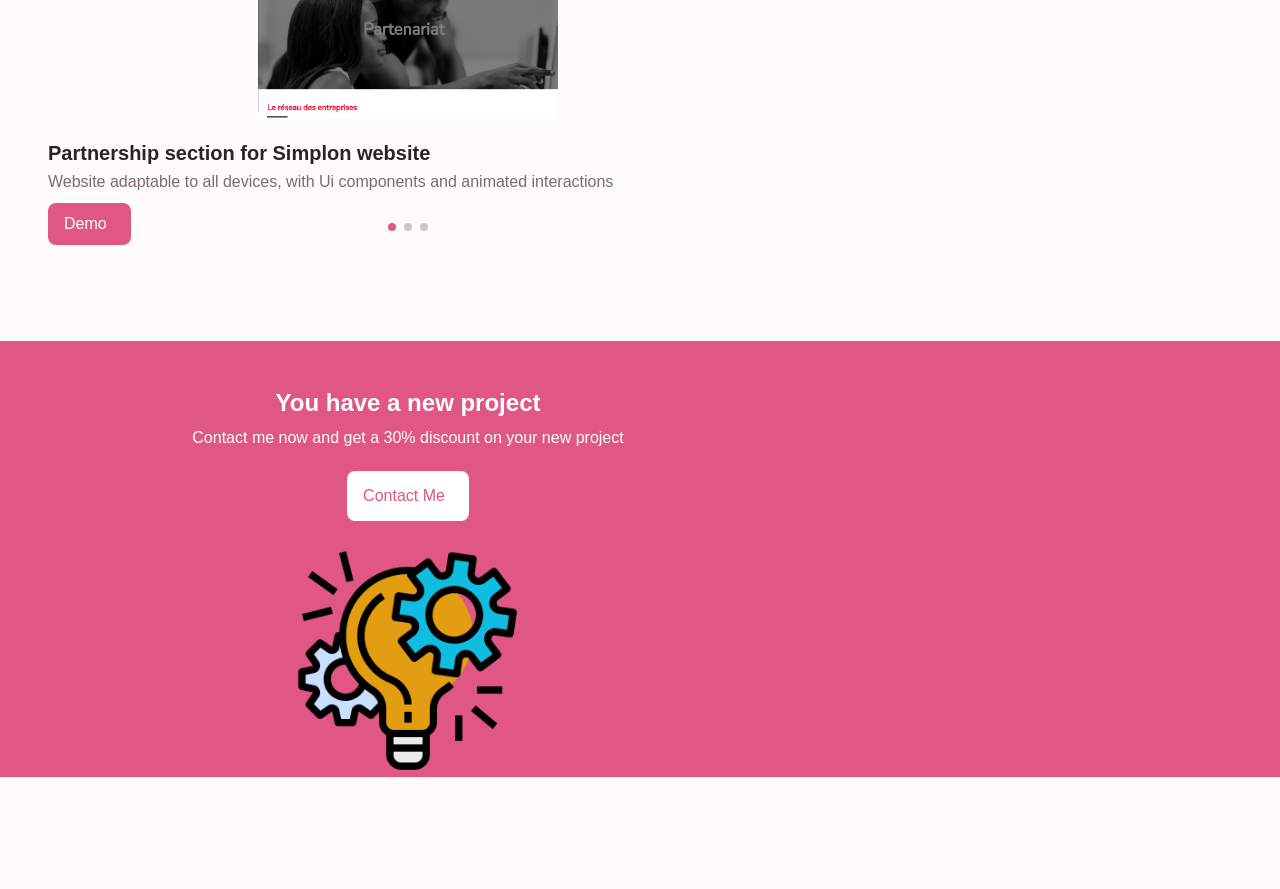
==== commit 4fe181c2: "portfolio section done" ====
--- a/index.html
+++ b/index.html
@@ -500,13 +500,17 @@
         <section class="portfolio section" id="portfolio">
             <h2 class="section-title">Portfolio</h2>
             <span class="section-subtitle">Most recent work</span>
-            <div class="portfolio-container container swiper-container">
+
+            <div class="portfolio-container container swiper mySwiper">
                 <div class="swiper-wrapper">
                     <div class="portfolio-content grid swiper-slide">
-                        <img src="img/portfolio.png" alt="" class="portfolio-img">
+                        <img src="img/partenariat.png" alt="partenariat" class="portfolio-img">
+
                         <div class="portfolio-data">
-                            <h3 class="portfolio-title">My first portfolio</h3>
-                            <p class="portfolio-description">portfolio adaptable to all devices. and animated interactions</p>
+                            <h3 class="portfolio-title">Partnership section for Simplon website</h3>
+                            <p class="portfolio-description">
+                                Website adaptable to all devices, with Ui components and animated interactions
+                            </p>
                             <a href="#" class="button button-flex button-small portfolio-button">
                                 Demo
                                 <i class="uil uil-arrow-right button-icon"></i>
@@ -515,10 +519,13 @@
                     </div>
 
                     <div class="portfolio-content grid swiper-slide">
-                        <img src="img/todo.png" alt="" class="portfolio-img">
+                        <img src="img/portfolio.png" alt="partenariat" class="portfolio-img">
+
                         <div class="portfolio-data">
-                            <h3 class="portfolio-title">To do list</h3>
-                            <p class="portfolio-description">simple to do list adaptable to all devices. and animated interactions</p>
+                            <h3 class="portfolio-title">My first portfolio</h3>
+                            <p class="portfolio-description">
+                                portfolio made with html, css and js
+                            </p>
                             <a href="#" class="button button-flex button-small portfolio-button">
                                 Demo
                                 <i class="uil uil-arrow-right button-icon"></i>
@@ -527,26 +534,49 @@
                     </div>
 
                     <div class="portfolio-content grid swiper-slide">
-                        <img src="img/partenariat.png" alt="" class="portfolio-img">
+                        <img src="img/todo.png" alt="partenariat" class="portfolio-img">
+
                         <div class="portfolio-data">
-                            <h3 class="portfolio-title">Simplon website | partenariat section</h3>
-                            <p class="portfolio-description">website adaptable to all devices. and animated interactions</p>
+                            <h3 class="portfolio-title">To do list</h3>
+                            <p class="portfolio-description">
+                                A simple responsive to do list made with html, css and js
+                            </p>
                             <a href="#" class="button button-flex button-small portfolio-button">
                                 Demo
                                 <i class="uil uil-arrow-right button-icon"></i>
                             </a>
                         </div>
                     </div>
+
                 </div>
 
                 <div class="swiper-button-next">
                     <i class="uil uil-angle-right-b swiper-portfolio-icon"></i>
                 </div>
-                <div class="swiper-button-next">
+                <div class="swiper-button-prev">
                     <i class="uil uil-angle-left-b swiper-portfolio-icon"></i>
                 </div>
-
                 <div class="swiper-pagination"></div>
+            </div>
+        </section>
+
+        <!---------------projects in mind-------------------->
+        <section class="project section">
+            <div class="project-bg">
+                <div class="project-container container grid">
+                    <div class="project-data">
+                        <h2 class="project-title">You have a new project</h2>
+                        <p class="project-description">
+                            Contact me now and get a 30% discount on your new project
+                        </p>
+                        <a href="#contact" class="button button-flex button-white">
+                            Contact Me
+                            <i class="uil uil-message project-icon button-icon"></i>
+                        </a>
+                    </div>
+
+                    <img src="img/projects.png" alt="" class="project-img">
+                </div>
             </div>
         </section>
 
--- a/style.css
+++ b/style.css
@@ -309,6 +309,15 @@
     transition: .3s;
 }
 
+.button-white{
+    background-color: #fff;
+    color: var(--first-color);
+}
+
+.button-white:hover{
+    background-color: #fff;
+}
+
 .button-flex{
     display: inline-flex;
     align-items: center;
@@ -644,7 +653,7 @@
 }
 
 .portfolio-img{
-    width: 385px;
+    width: 300px;
     border-radius: .5rem;
     justify-self: center;
 }
@@ -669,4 +678,55 @@
 
 .swiper-button-prev{
     left: -.5rem;
+}
+
+.swiper-button-next{
+    right: -.5rem;
+}
+
+.swiper-portfolio-icon{
+    font-size: 2rem;
+    color: var(--first-color);
+}
+
+.swiper-container-horizontal > .swiper-pagination-bullet{
+    bottom: -2.5rem;
+}
+
+.swiper-pagination-bullet-active{
+    background-color: var(--first-color);
+}
+
+.swiper-button-prev,
+.swiper-button-next,
+.swiper-pagination-bullet{
+    outline: none;
+}
+
+.project{
+    text-align: center;
+}
+
+.project-bg{
+    background-color: var(--first-color-second);
+    padding-top: 3rem;
+}
+
+.project-title{
+    font-size: var(--h2-font-size);
+    margin-bottom: .75rem;
+}
+
+.project-description{
+    margin-bottom: 1.5rem;
+}
+
+.project-title,
+.project-description{
+    color: #fff;
+}
+
+.project-img{
+    width: 232px;
+    justify-self: center;
 }
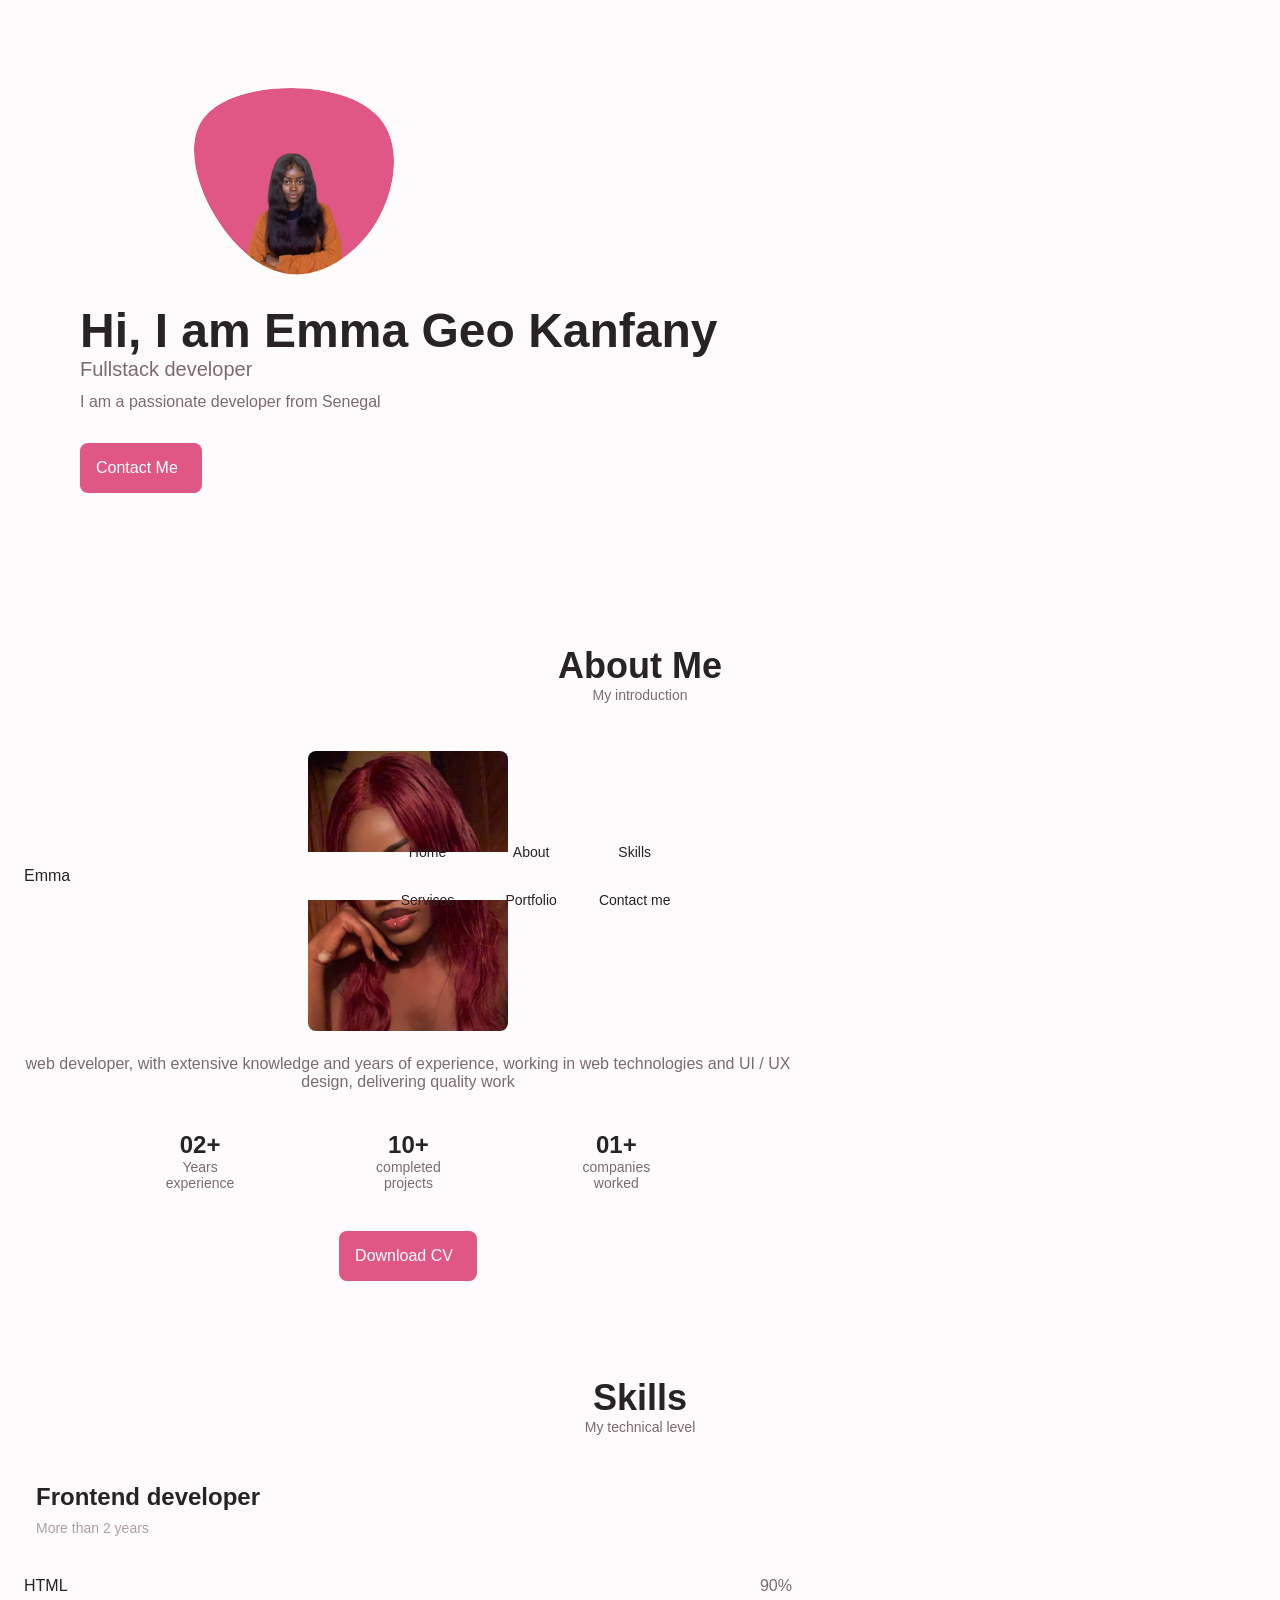
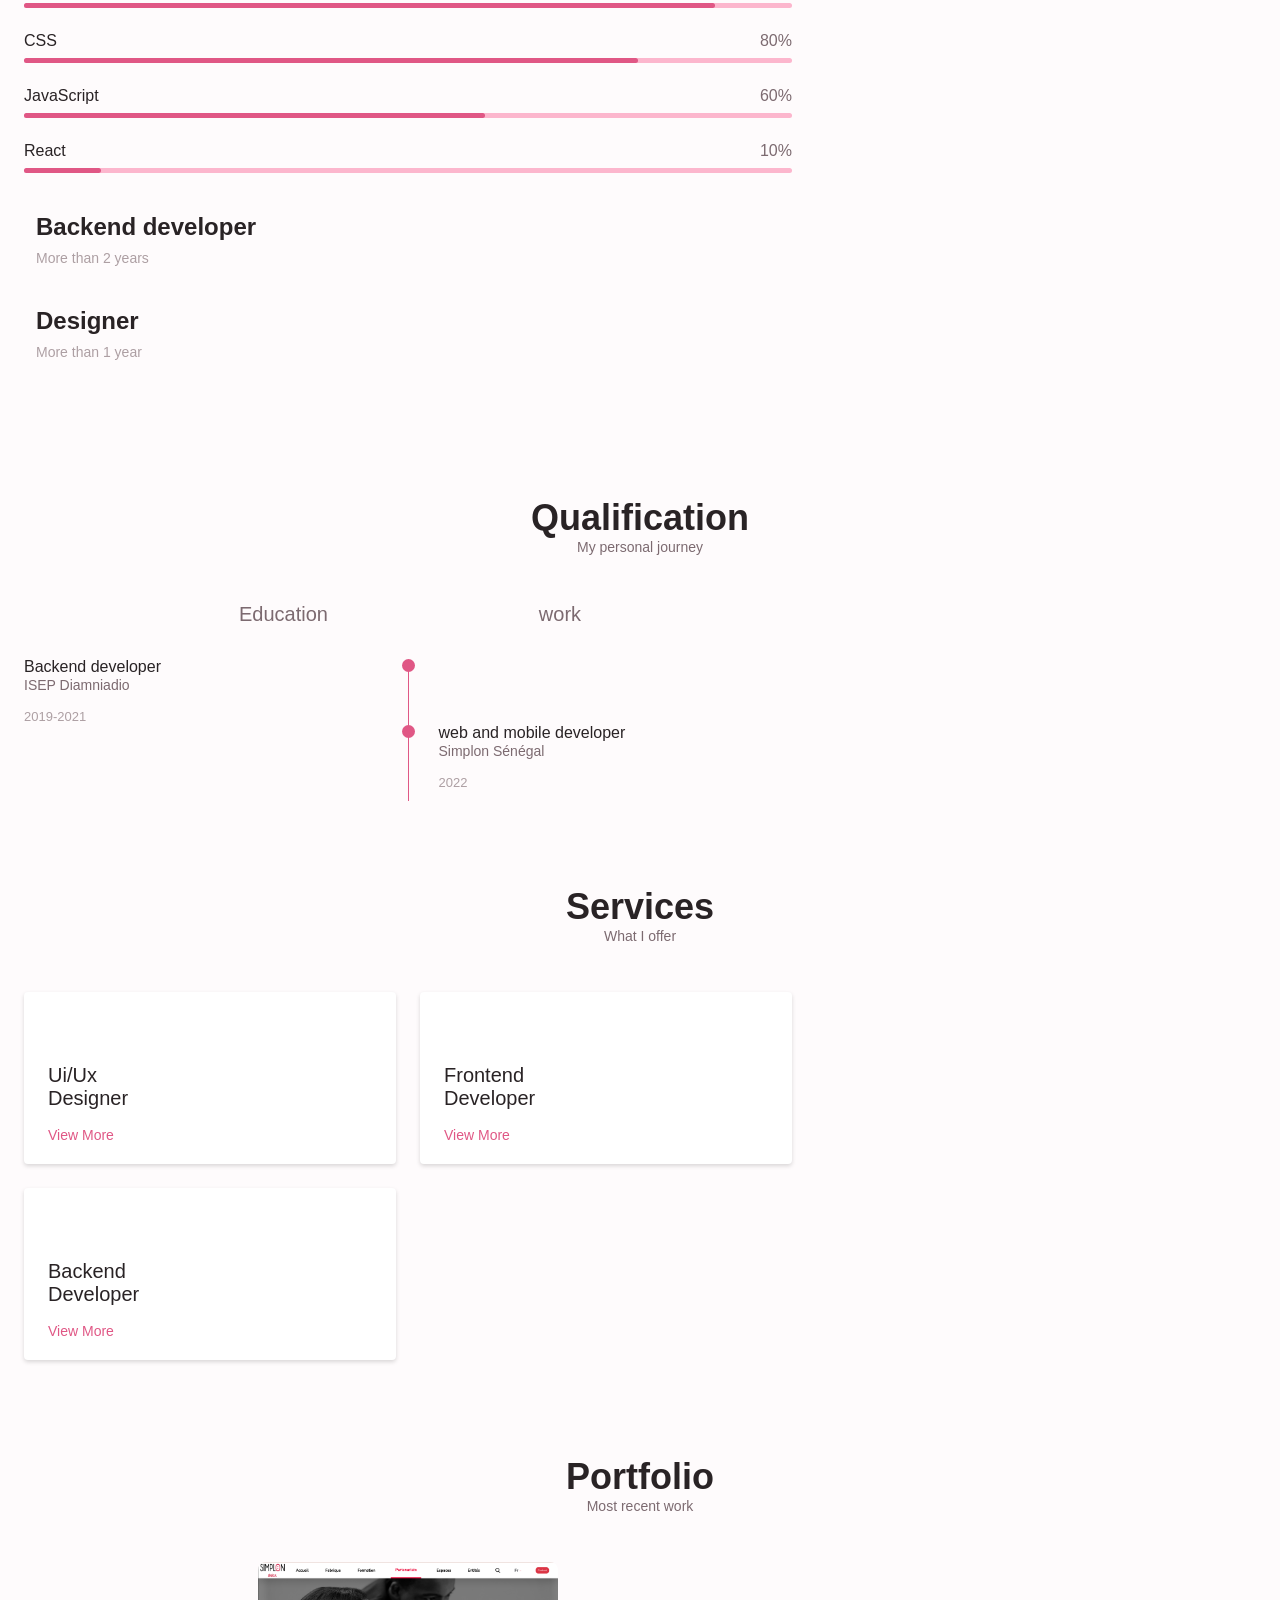
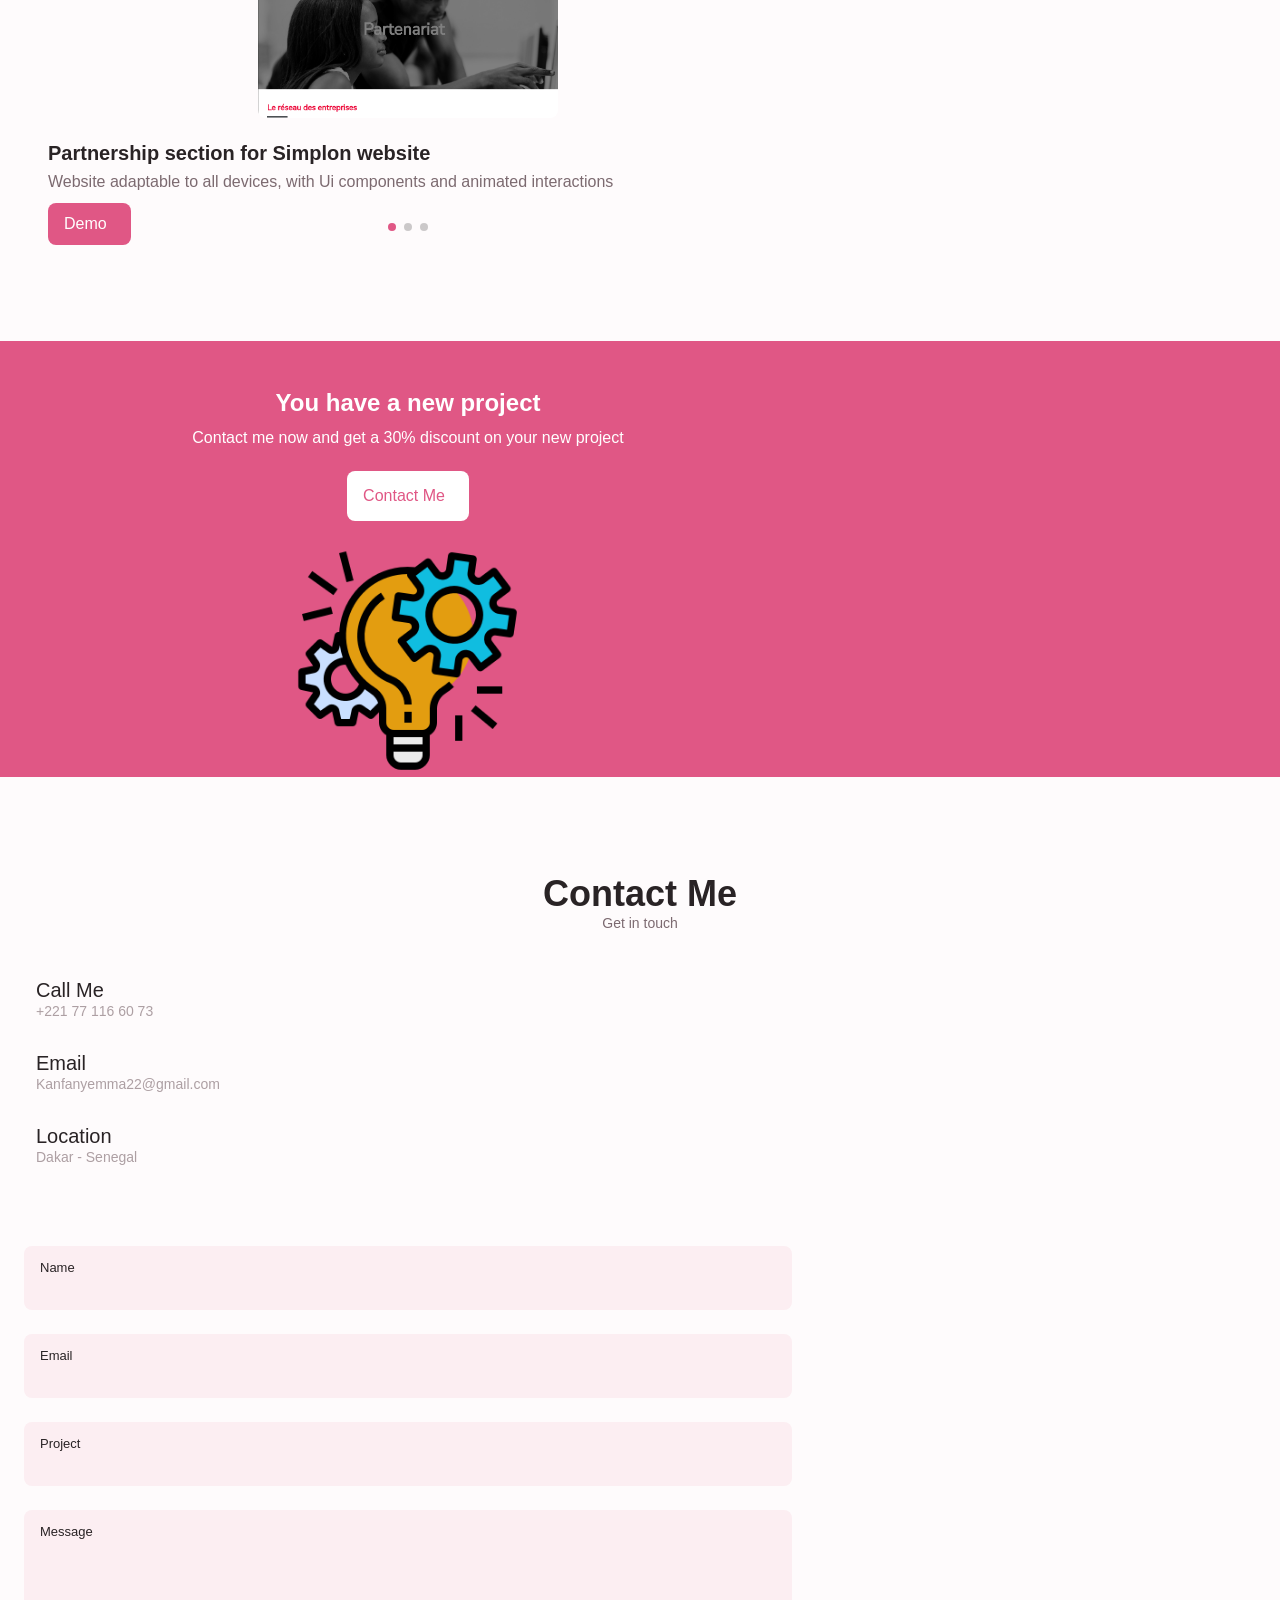
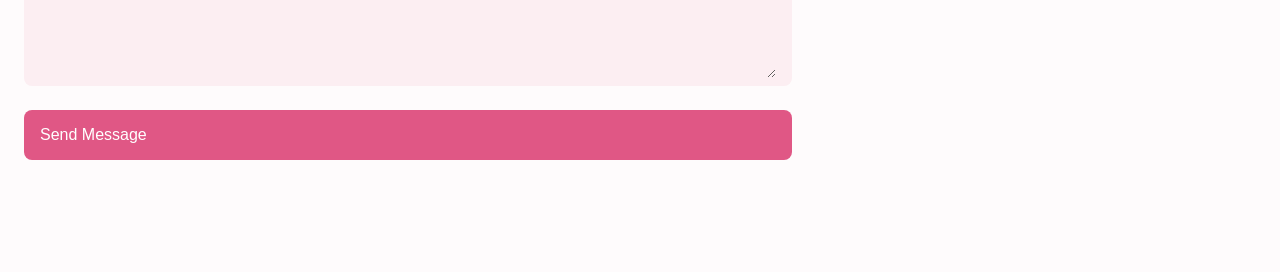
==== commit d0ed6539: "contact section done" ====
--- a/index.html
+++ b/index.html
@@ -580,6 +580,71 @@
             </div>
         </section>
 
+        <!-----------------------testimonials------------->
+        
+
+        <!---------------contact me------------------->
+        <section class="contact section" id="contact">
+            <h2 class="section-title">Contact Me</h2>
+            <span class="section-subtitle">Get in touch</span>
+
+            <div class="contact-container container grid">
+                <div>
+                    <div class="contact-information">
+                        <i class="uil uil-phone contact-icon"></i>
+
+                        <div>
+                            <h3 class="contact-title">Call Me</h3>
+                            <span class="contact-subtitle">+221 77 116 60 73</span>
+                        </div>
+                    </div>
+
+                    <div class="contact-information">
+                        <i class="uil uil-envelope contact-icon"></i>
+
+                        <div>
+                            <h3 class="contact-title">Email</h3>
+                            <span class="contact-subtitle">Kanfanyemma22@gmail.com</span>
+                        </div>
+                    </div>
+
+                    <div class="contact-information">
+                        <i class="uil uil-map-marker contact-icon"></i>
+
+                        <div>
+                            <h3 class="contact-title">Location</h3>
+                            <span class="contact-subtitle">Dakar - Senegal</span>
+                        </div>
+                    </div>
+                </div>
+
+                <form action="" class="contact-form grid">
+                    <div class="contact-inputs grid">
+                        <div class="contact-content">
+                            <label for="" class="contact-label">Name</label>
+                            <input type="text" class="contact-input">
+                        </div>
+
+                        <div class="contact-content">
+                            <label for="" class="contact-label">Email</label>
+                            <input type="email" class="contact-input">
+                        </div>
+                    </div>
+                    <div class="contact-content">
+                        <label for="" class="contact-label">Project</label>
+                        <input type="text" class="contact-input">
+                    </div>
+                    <div class="contact-content">
+                        <label for="" class="contact-label">Message</label>
+                        <textarea class="contact-input" cols="0" rows="7"></textarea>
+                    </div>
+                    <a href="" class="button button-flex">
+                        Send Message
+                        <i class="uil uil-message button-icon"></i>
+                    </a>
+                </form>
+            </div>
+        </section>
     </main>
 
     
--- a/style.css
+++ b/style.css
@@ -729,4 +729,51 @@
 .project-img{
     width: 232px;
     justify-self: center;
+}
+
+.contact-container{
+    row-gap: 3rem;
+}
+
+.contact-information{
+    display: flex;
+    margin-bottom: 2rem;
+}
+
+.contact-icon{
+    font-size: 2rem;
+    color: var(--first-color);
+    margin-right: .75rem;
+}
+
+.contact-title{
+    font-size: var(--h3-font-size);
+    font-weight: var(--font-medium);
+}
+
+.contact-subtitle{
+    font-size: var(--small-font-size);
+    color: var(--text-color-light);
+}
+
+.contact-content{
+    background-color: var(--input-color);
+    border-radius: .5rem;
+    padding: .75rem 1rem .25rem;
+}
+
+.contact-label{
+    font-size: var(--smaller-font-size);
+    color: var(--title-color);
+}
+
+.contact-input{
+    width: 100%;
+    background-color: var(--input-color);
+    color: var(--text-color);
+    font-family: var(--body-font);
+    font-size: var(--normal-font-size);
+    border: none;
+    outline: none;
+    padding: .25rem .5rem .5rem 0;
 }
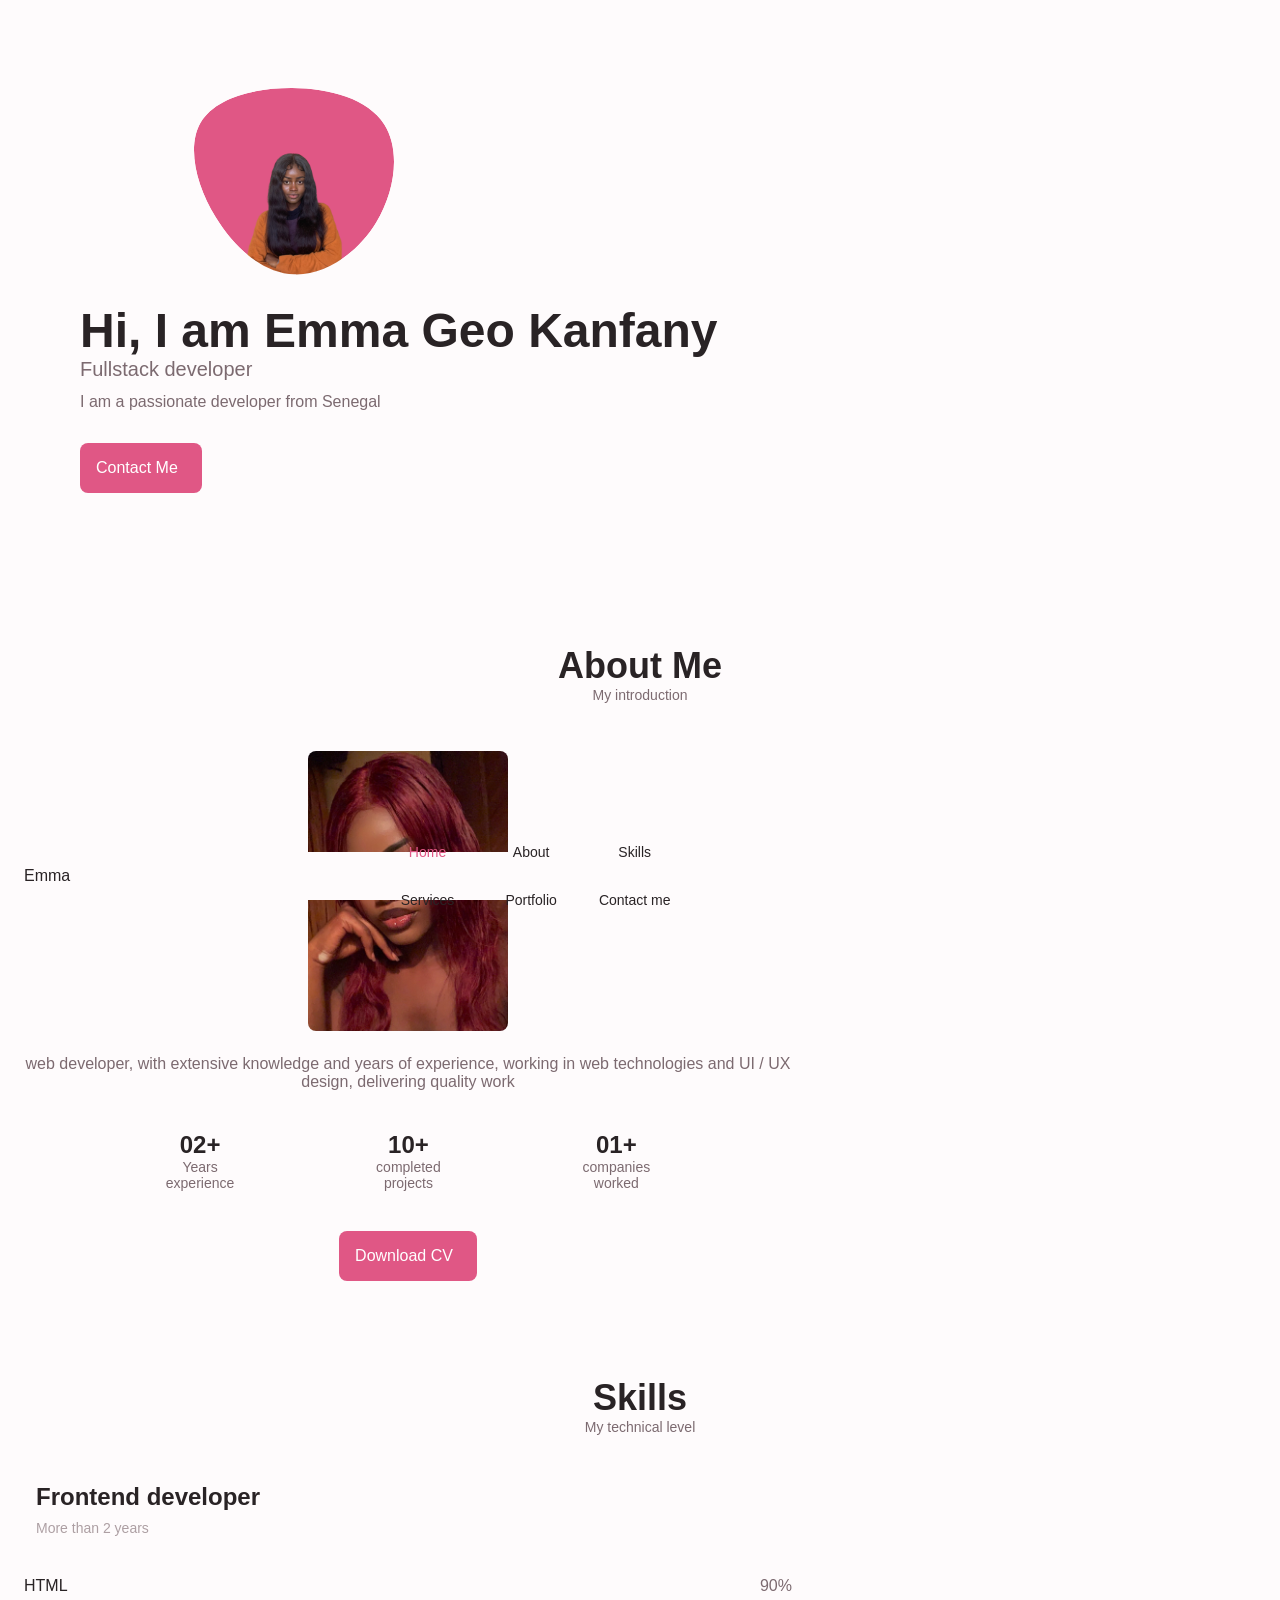
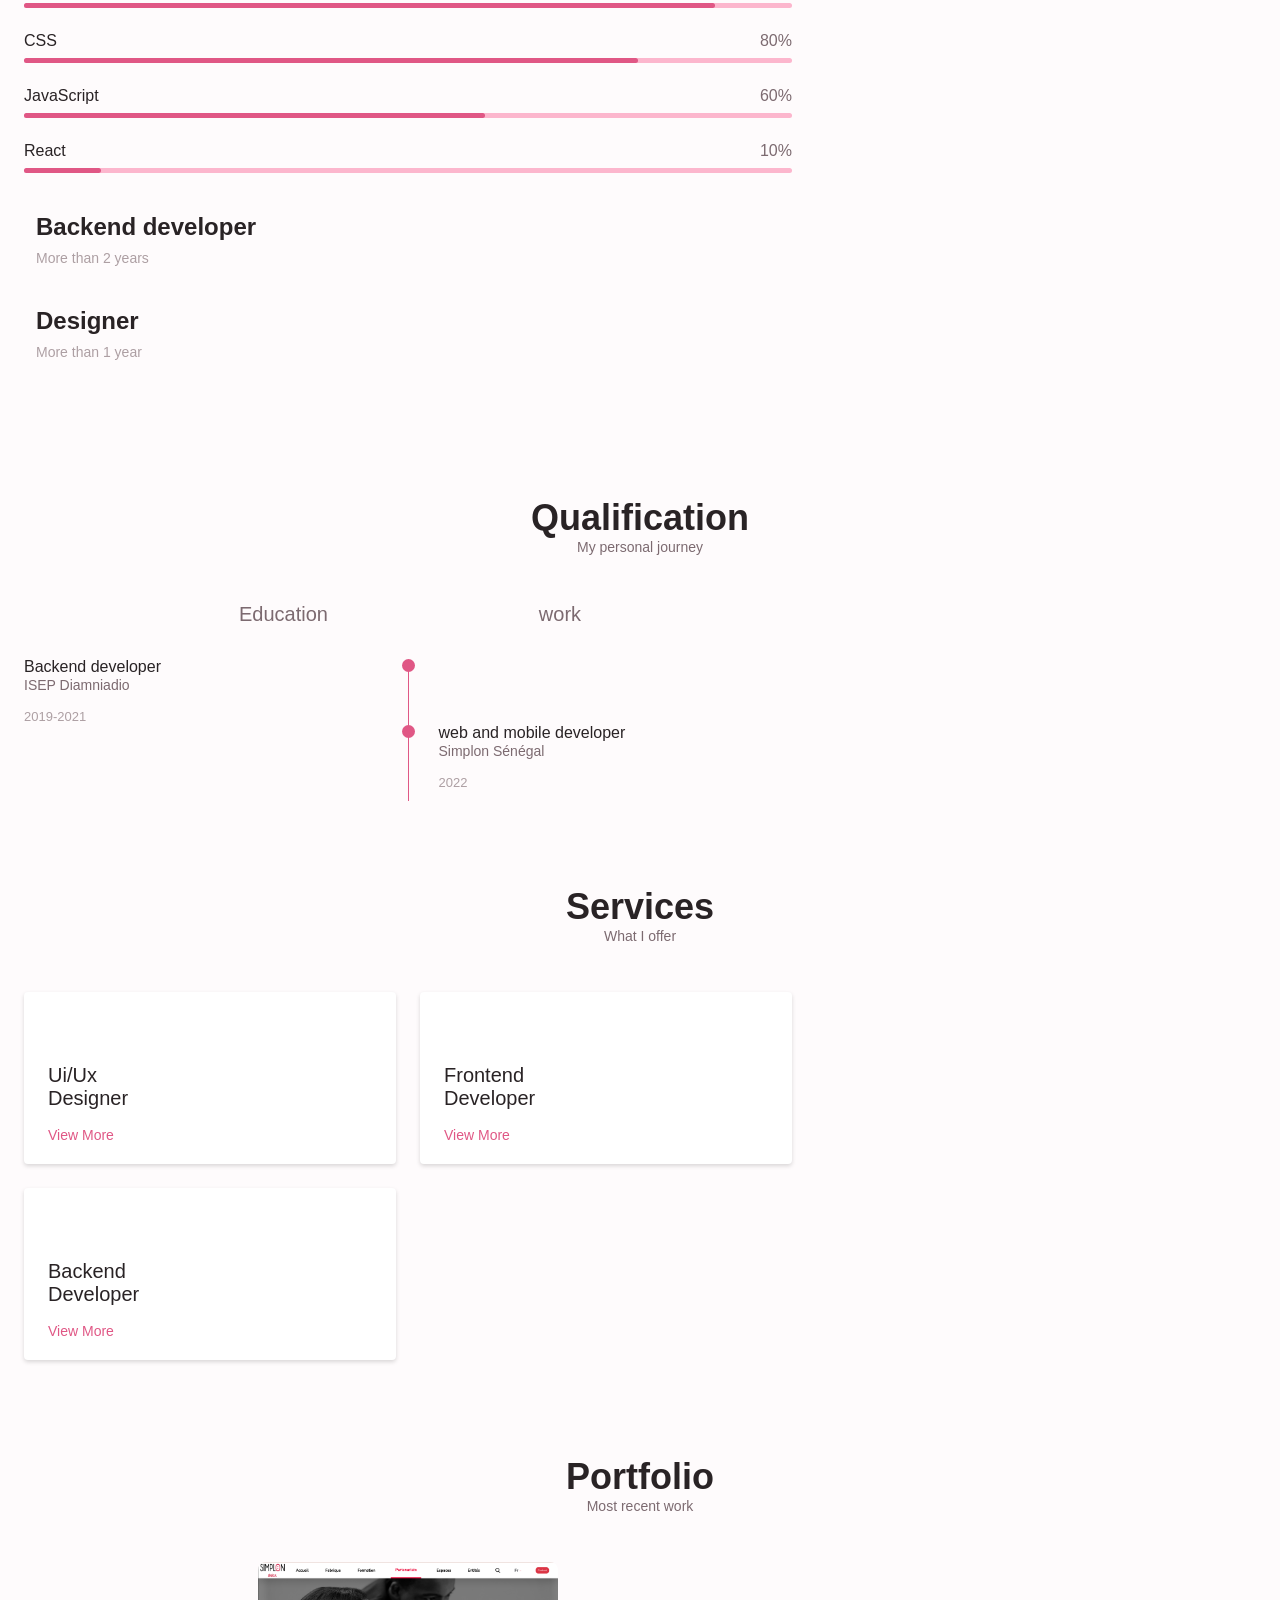
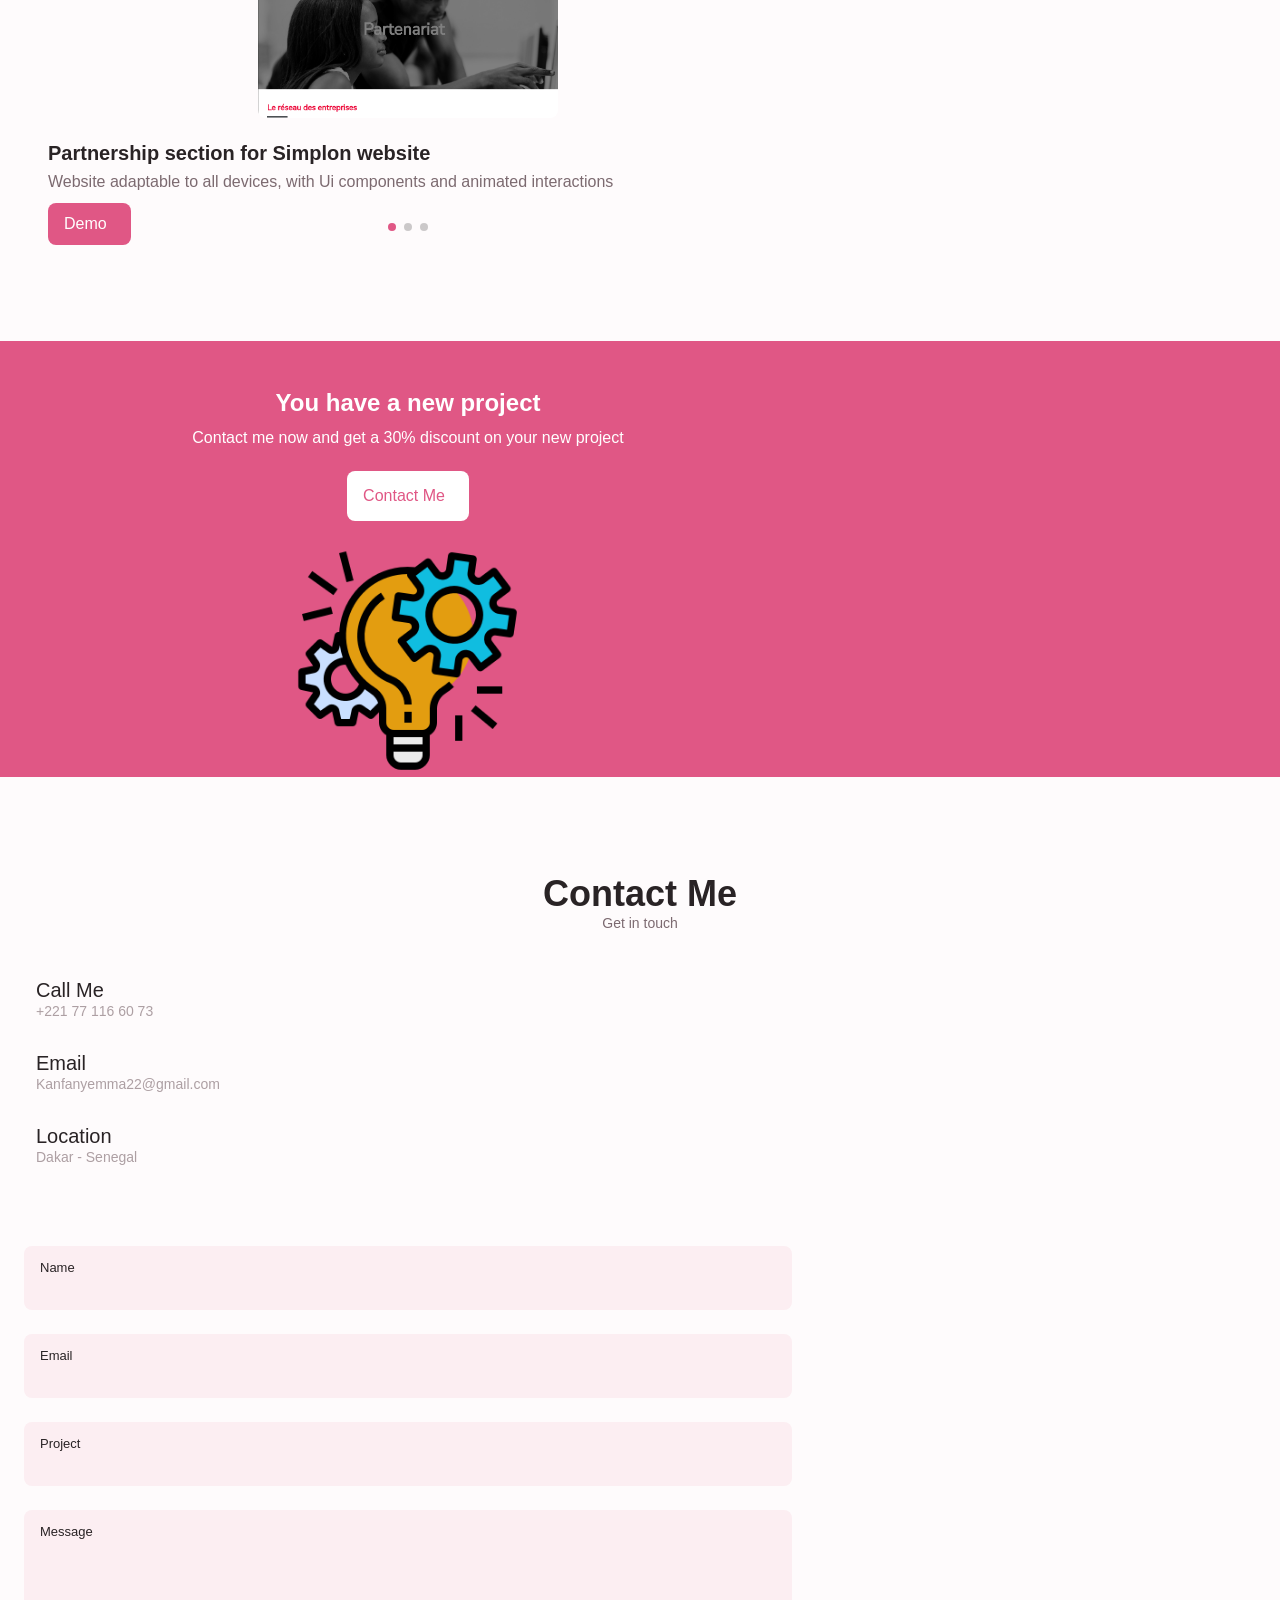
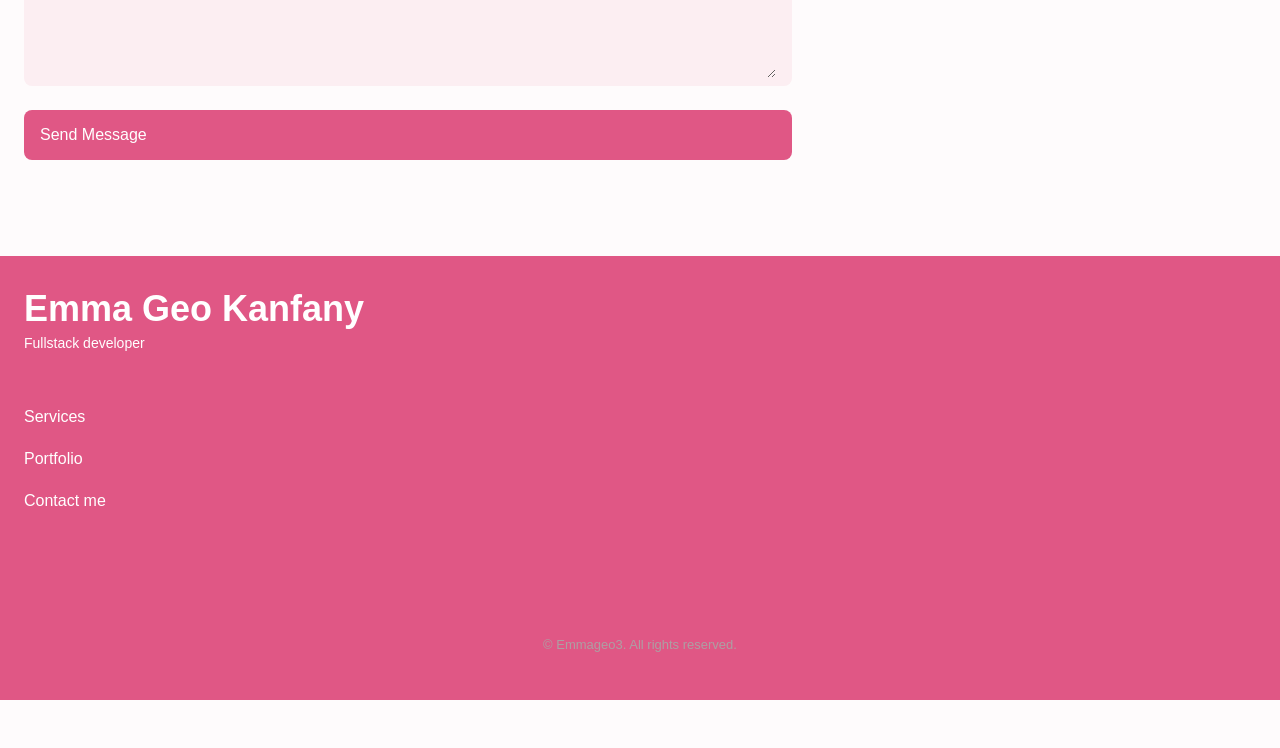
==== commit 9e3a44b5: "footer section done" ====
--- a/index.html
+++ b/index.html
@@ -23,7 +23,7 @@
             <div class="nav-menu" id="nav-menu">
                 <ul class="nav-list grid">
                     <li class="nav-item">
-                        <a href="#home" class="nav-link">
+                        <a href="#home" class="nav-link active-link">
                             <i class="uil uil-estate nav-icon"></i> Home
                         </a>
                     </li>
@@ -645,6 +645,51 @@
                 </form>
             </div>
         </section>
+
+
+        <!--------------footer--------------->
+        <footer class="footer">
+            <div class="footer-bg">
+                <div class="footer-container container grid">
+                    <div>
+                        <h1 class="footer-title">Emma Geo Kanfany</h1>
+                        <span class="footer-subtitle">Fullstack developer</span>
+                    </div>
+
+                    <ul class="footer-links">
+                        <li>
+                            <a href="#services" class="footer-link">Services</a>
+                        </li>
+                        <li>
+                            <a href="#portfolio" class="footer-link">Portfolio</a>
+                        </li>
+                        <li>
+                            <a href="#contact" class="footer-link">Contact me</a>
+                        </li>
+                    </ul>
+
+                    <div class="footer-socials">
+                        <a href="" class="footer-social" target="_blank">
+                            <i class="uil uil-facebook-f"></i>
+                        </a>
+
+                        <a href="" class="footer-social" target="_blank">
+                            <i class="uil uil-instagram"></i>
+                        </a>
+
+                        <a href="" class="footer-social" target="_blank"> 
+                            <i class="uil uil-twitter-alt"></i>
+                        </a>
+                    </div>
+                </div>
+
+                <p class="footer-copy">
+                    &#169; Emmageo3. All rights reserved.
+                </p>
+            </div>
+        </footer>
+
+        <a href="#" class="scrollup" id="scroll-up"></a>
     </main>
 
     
--- a/style.css
+++ b/style.css
@@ -207,6 +207,13 @@
     bottom: 0;
 }
 
+.active-link{
+    color: var(--first-color);
+}
+
+.scroll-header{
+    box-shadow: 0 -1px 4px rgba(0,0,0,.15);
+}
 
 
 .home-container {
@@ -776,4 +783,59 @@
     border: none;
     outline: none;
     padding: .25rem .5rem .5rem 0;
+}
+
+.footer{
+    padding-top: 2rem;
+}
+
+.footer-container{
+    row-gap: 3.5rem;
+}
+
+.footer-bg{
+    background-color: var(--first-color-second);
+    padding: 2rem 0 3rem ;
+}
+
+.footer-title{
+    font-size: var(--h1-font-size);
+    margin-bottom: .25rem;
+}
+
+.footer-subtitle{
+    font-size: var(--small-font-size);
+}
+
+.footer-links{
+    display: flex;
+    flex-direction: column;
+    row-gap: 1.5rem;
+}
+
+.footer-link:hover{
+    color: var(--first-color-lighter);
+}
+
+.footer-social{
+    font-size: 1.25rem;
+    margin-right: 1.5rem;
+}
+
+.footer-social:hover{
+    color: var(--first-color-lighter);
+}
+
+.footer-copy{
+    font-size: var(--smaller-font-size);
+    text-align: center;
+    color: var(--text-color-light);
+    margin-top: 3rem;
+}
+
+.footer-title,
+.footer-subtitle,
+.footer-link,
+.footer-social{
+    color: #fff;
 }
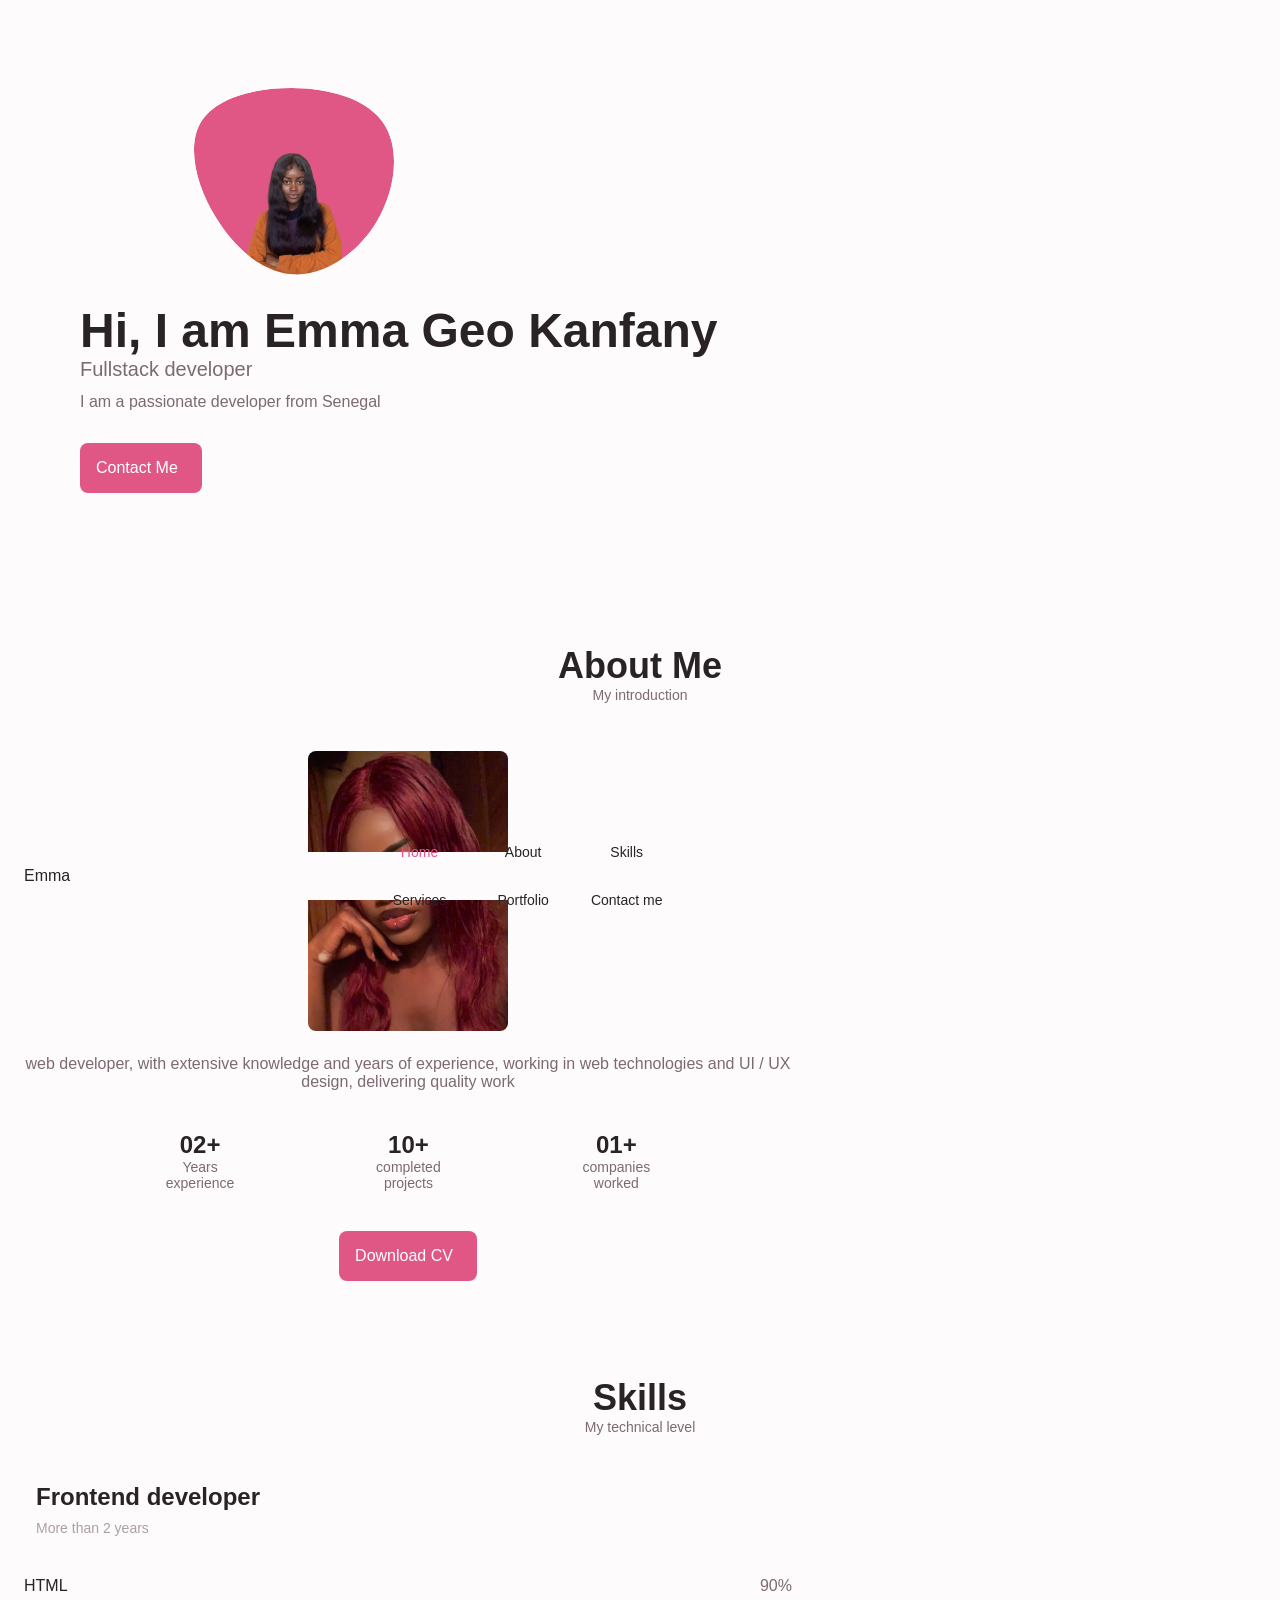
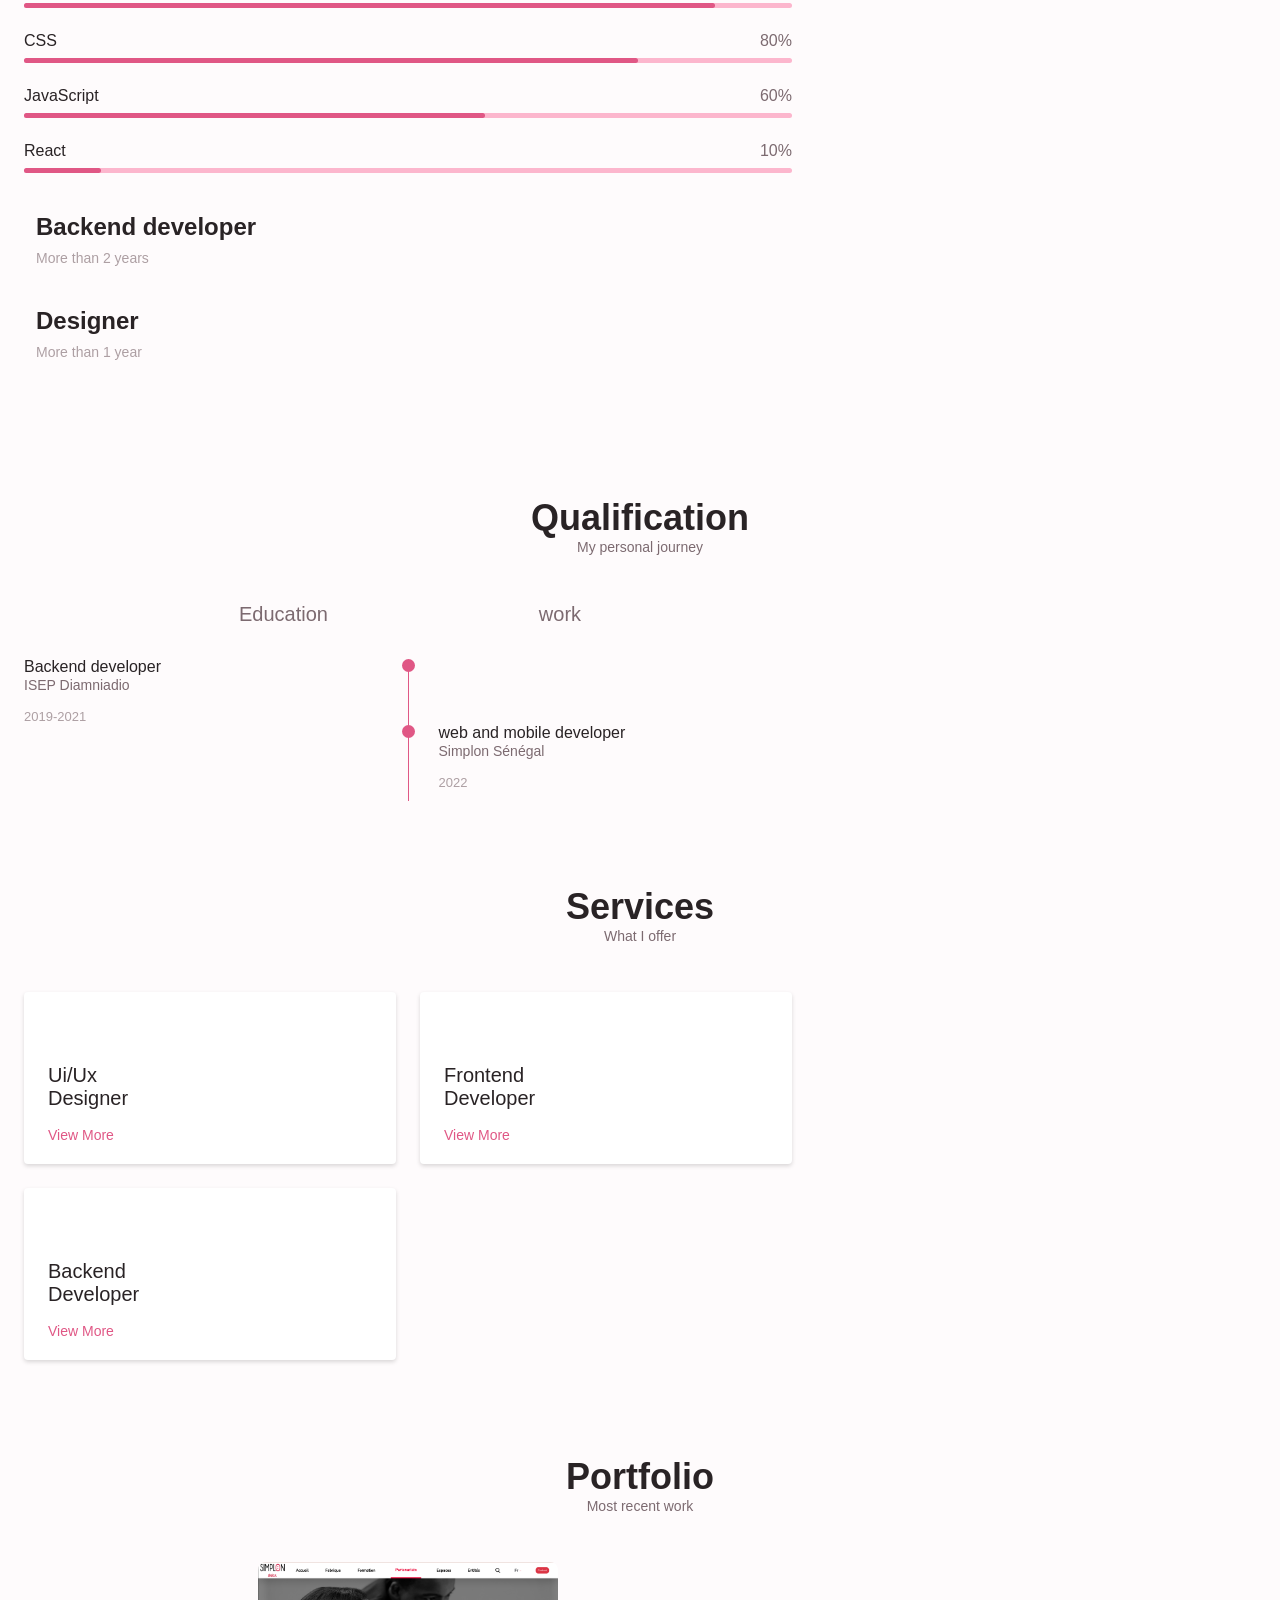
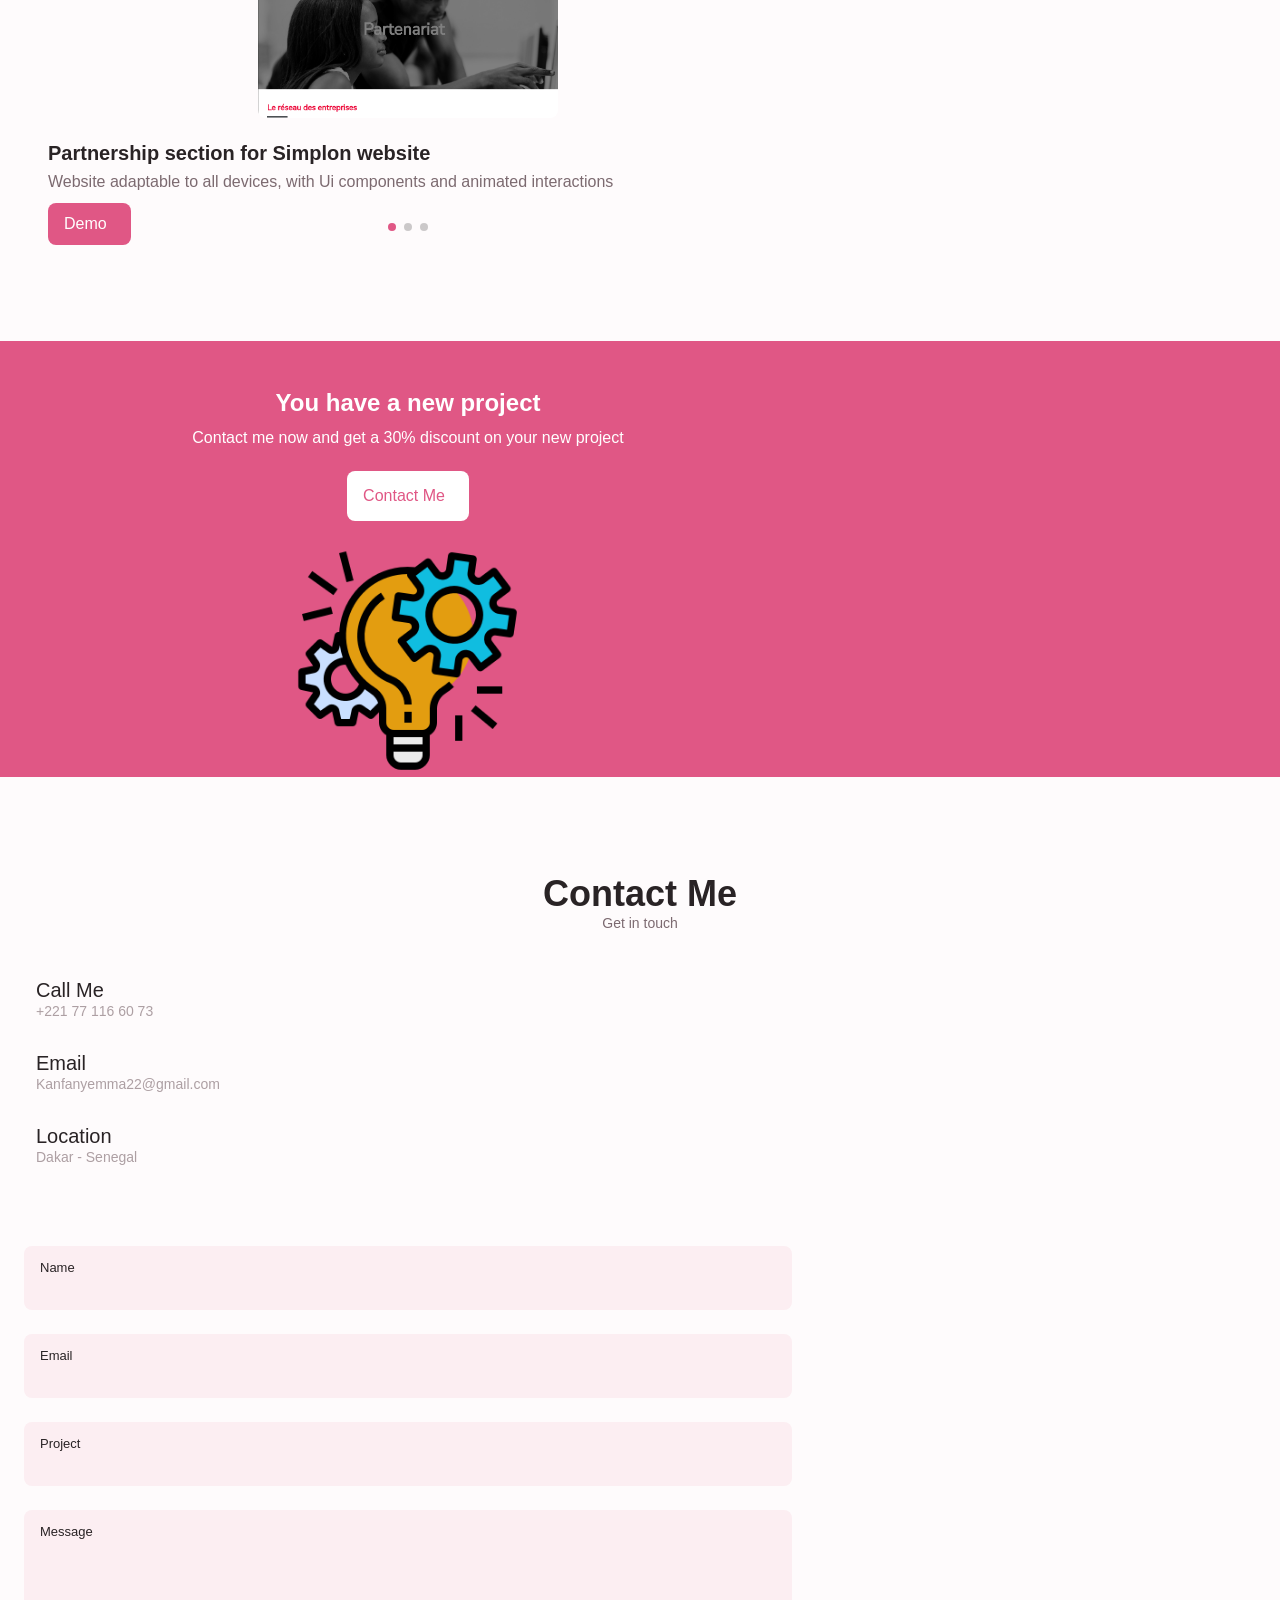
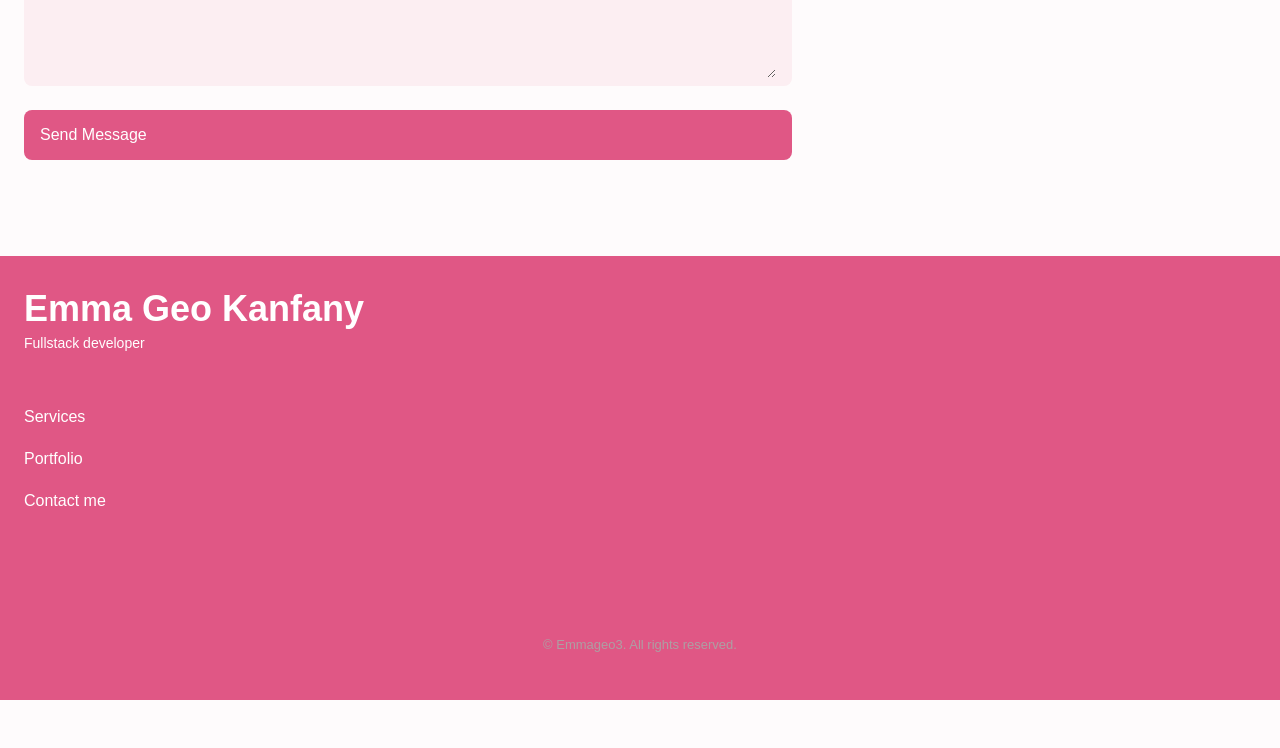
==== commit 78d33d63: "dark theme" ====
--- a/index.html
+++ b/index.html
@@ -58,6 +58,8 @@
             </div>
 
             <div class="nav-btn">
+                <!--the change button-->
+                <i class="uil uil-moon change-theme" id="theme-button"></i>
                 <div class="nav-toggle" id="nav-toggle">
                     <i class="uil uil-apps"></i>
                 </div>
@@ -689,7 +691,9 @@
             </div>
         </footer>
 
-        <a href="#" class="scrollup" id="scroll-up"></a>
+        <a href="#" class="scrollup" id="scroll-up">
+            <i class="uil uil-arrow-up scrollup-icon"></i>
+        </a>
     </main>
 
     
--- a/style.css
+++ b/style.css
@@ -49,6 +49,31 @@
         --small-font-size: .875rem;
         --smaller-font-size: .813rem;
     }
+}
+
+body.dark-theme{
+    --first-color-second: hsl(var(--hue-color), 30%, 8%);
+    --title-color: hsl(var(--hue-color), 8%, 95%);
+    --text-color: hsl(var(--hue-color), 8%, 75%);
+    --input-color: hsl(var(--hue-color), 29%, 16%);
+    --body-color: hsl(var(--hue-color), 28%, 12%);
+    --container-color: hsl(var(--hue-color), 29%, 16%);
+}
+
+.nav-btn{
+    display: flex;
+    align-items: center;
+}
+
+.change-theme{
+    font-size: 1.25rem;
+    color: var(--title-color);
+    margin-right: 1rem;
+    cursor: pointer;
+}
+
+.change-theme:hover{
+    color: var(--first-color);
 }
 
 
@@ -838,4 +863,29 @@
 .footer-link,
 .footer-social{
     color: #fff;
+}
+
+.scrollup{
+    position: fixed;
+    right: 1rem;
+    bottom: -20%;
+    background-color: var(--first-color);
+    opacity: .8;
+    padding: 0 .3rem;
+    border-radius: .3rem;
+    z-index: var(--z-tooltip);
+    transition: .4s;
+}
+
+.scrollup:hover{
+    background-color: var(--first-color-alt);
+}
+
+.scrollup-icon{
+    font-size: 1.5rem;
+    color: #fff;
+}
+
+.show-scroll{
+    bottom: 5rem;
 }
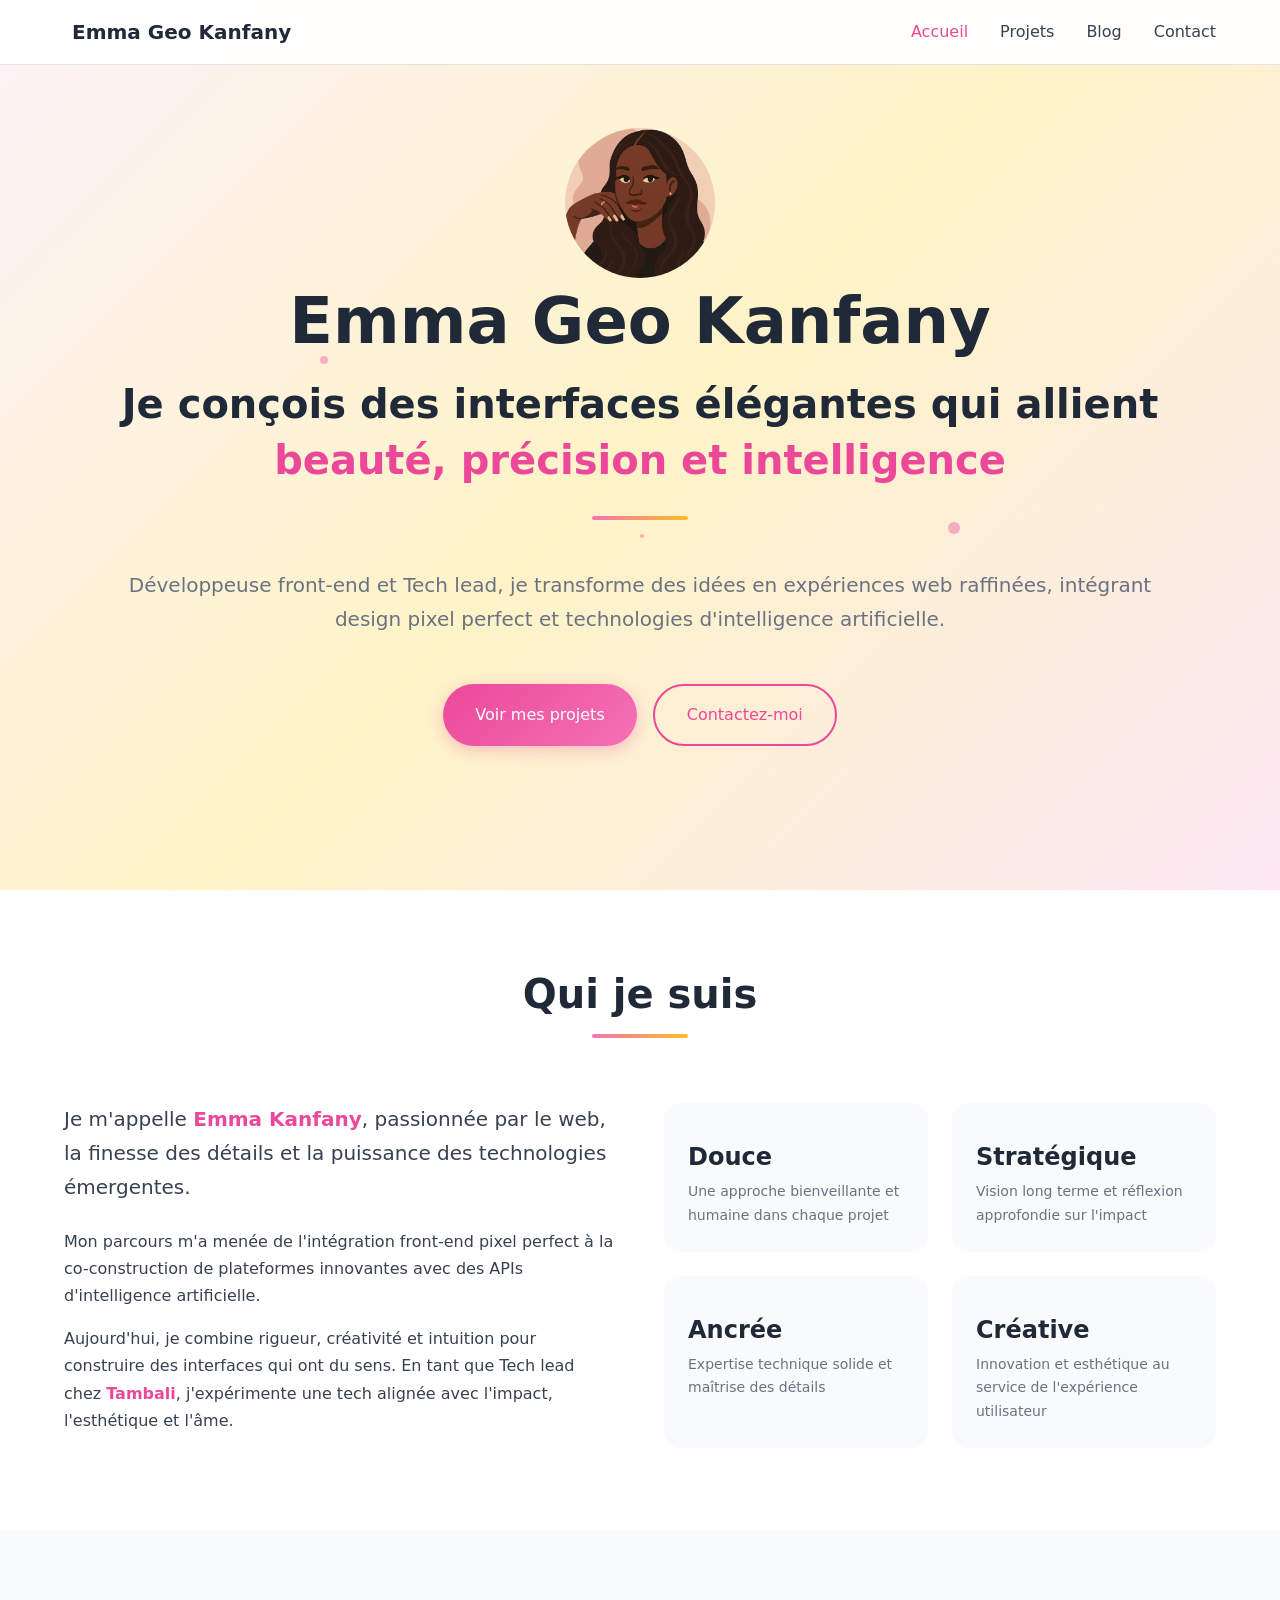
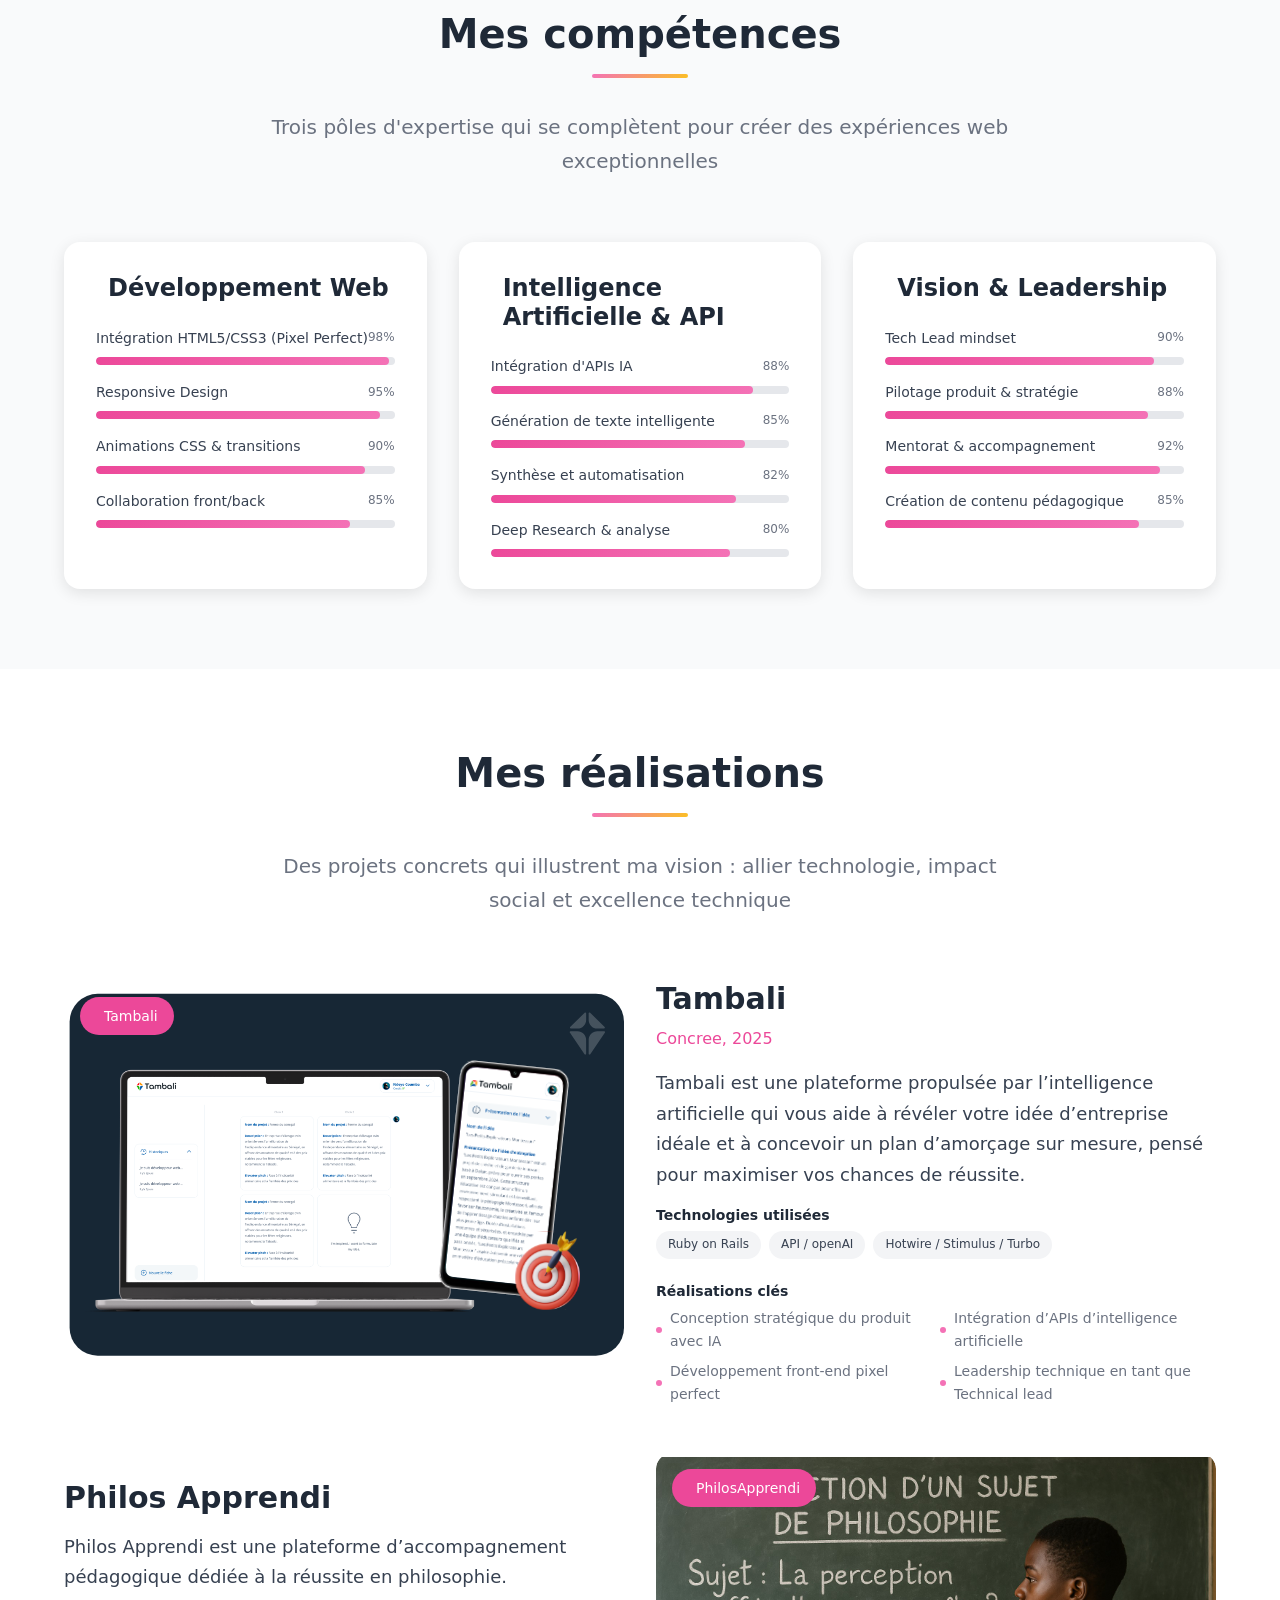
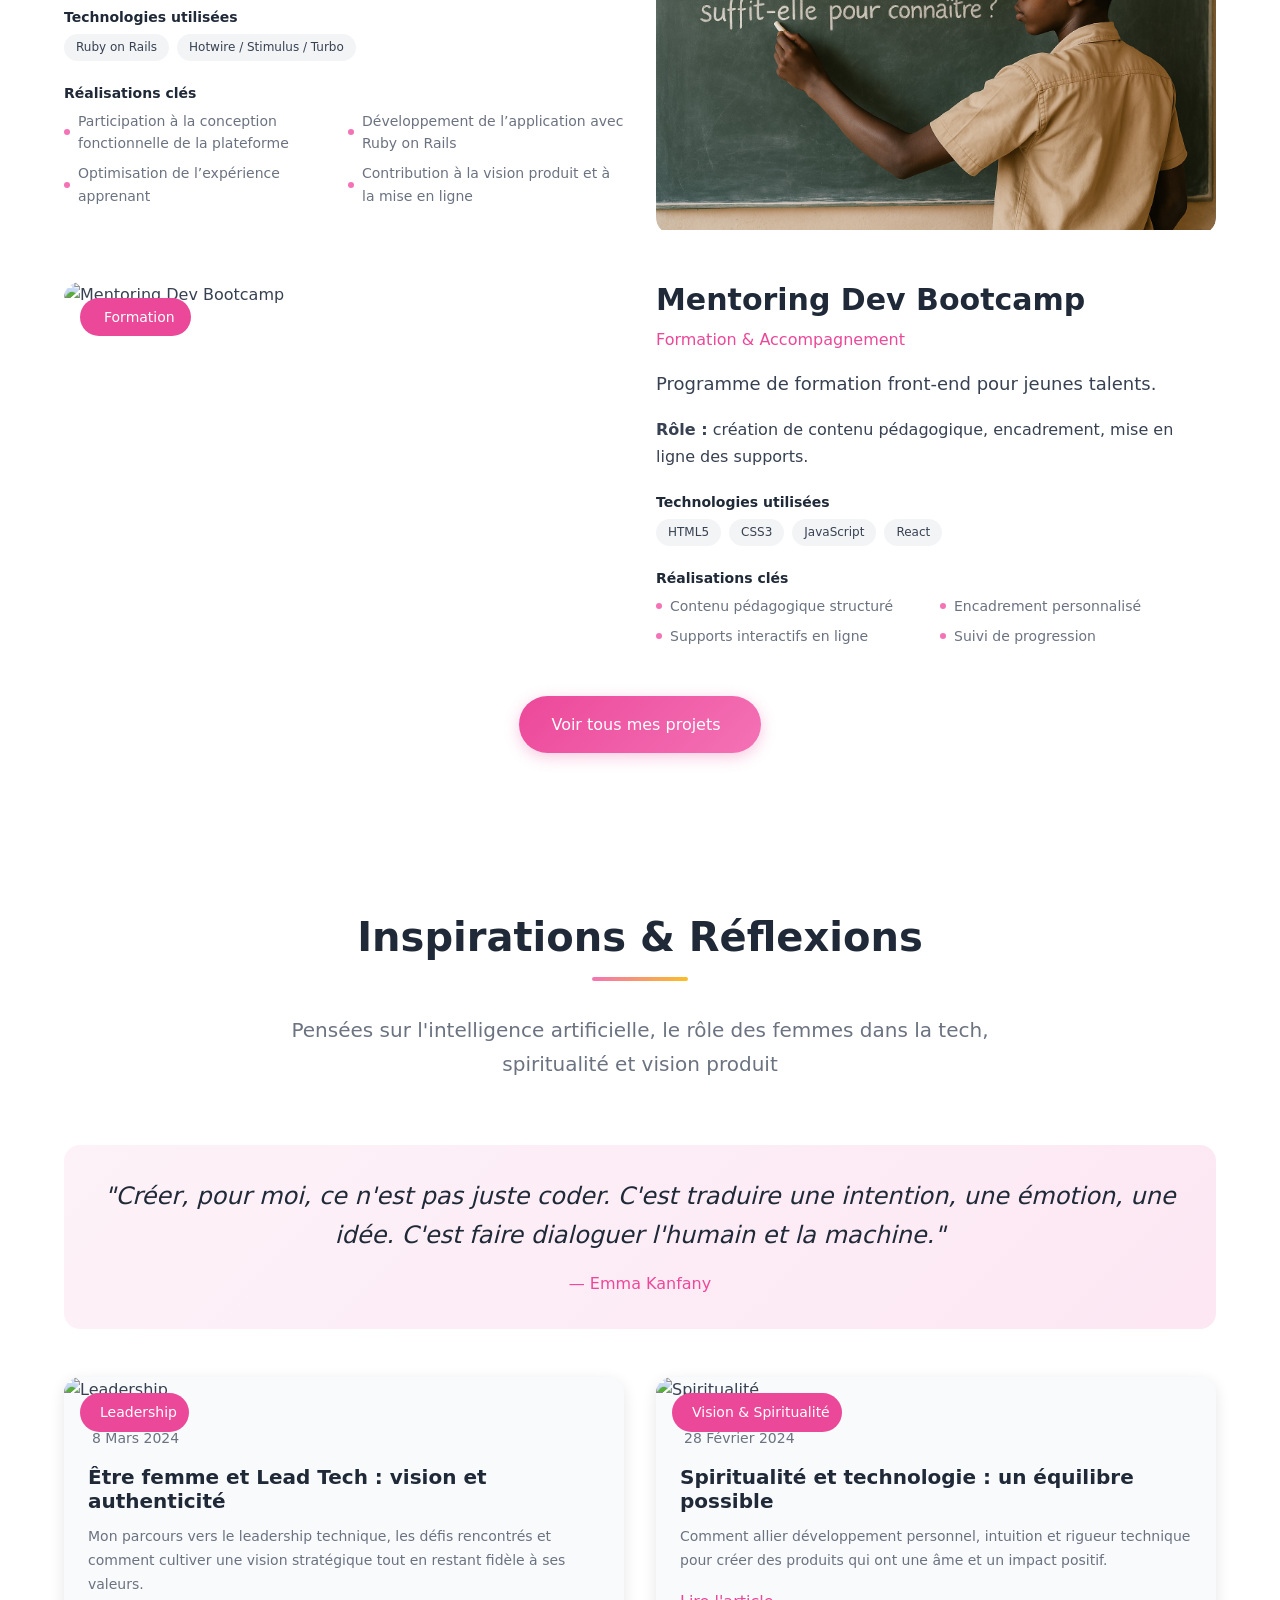
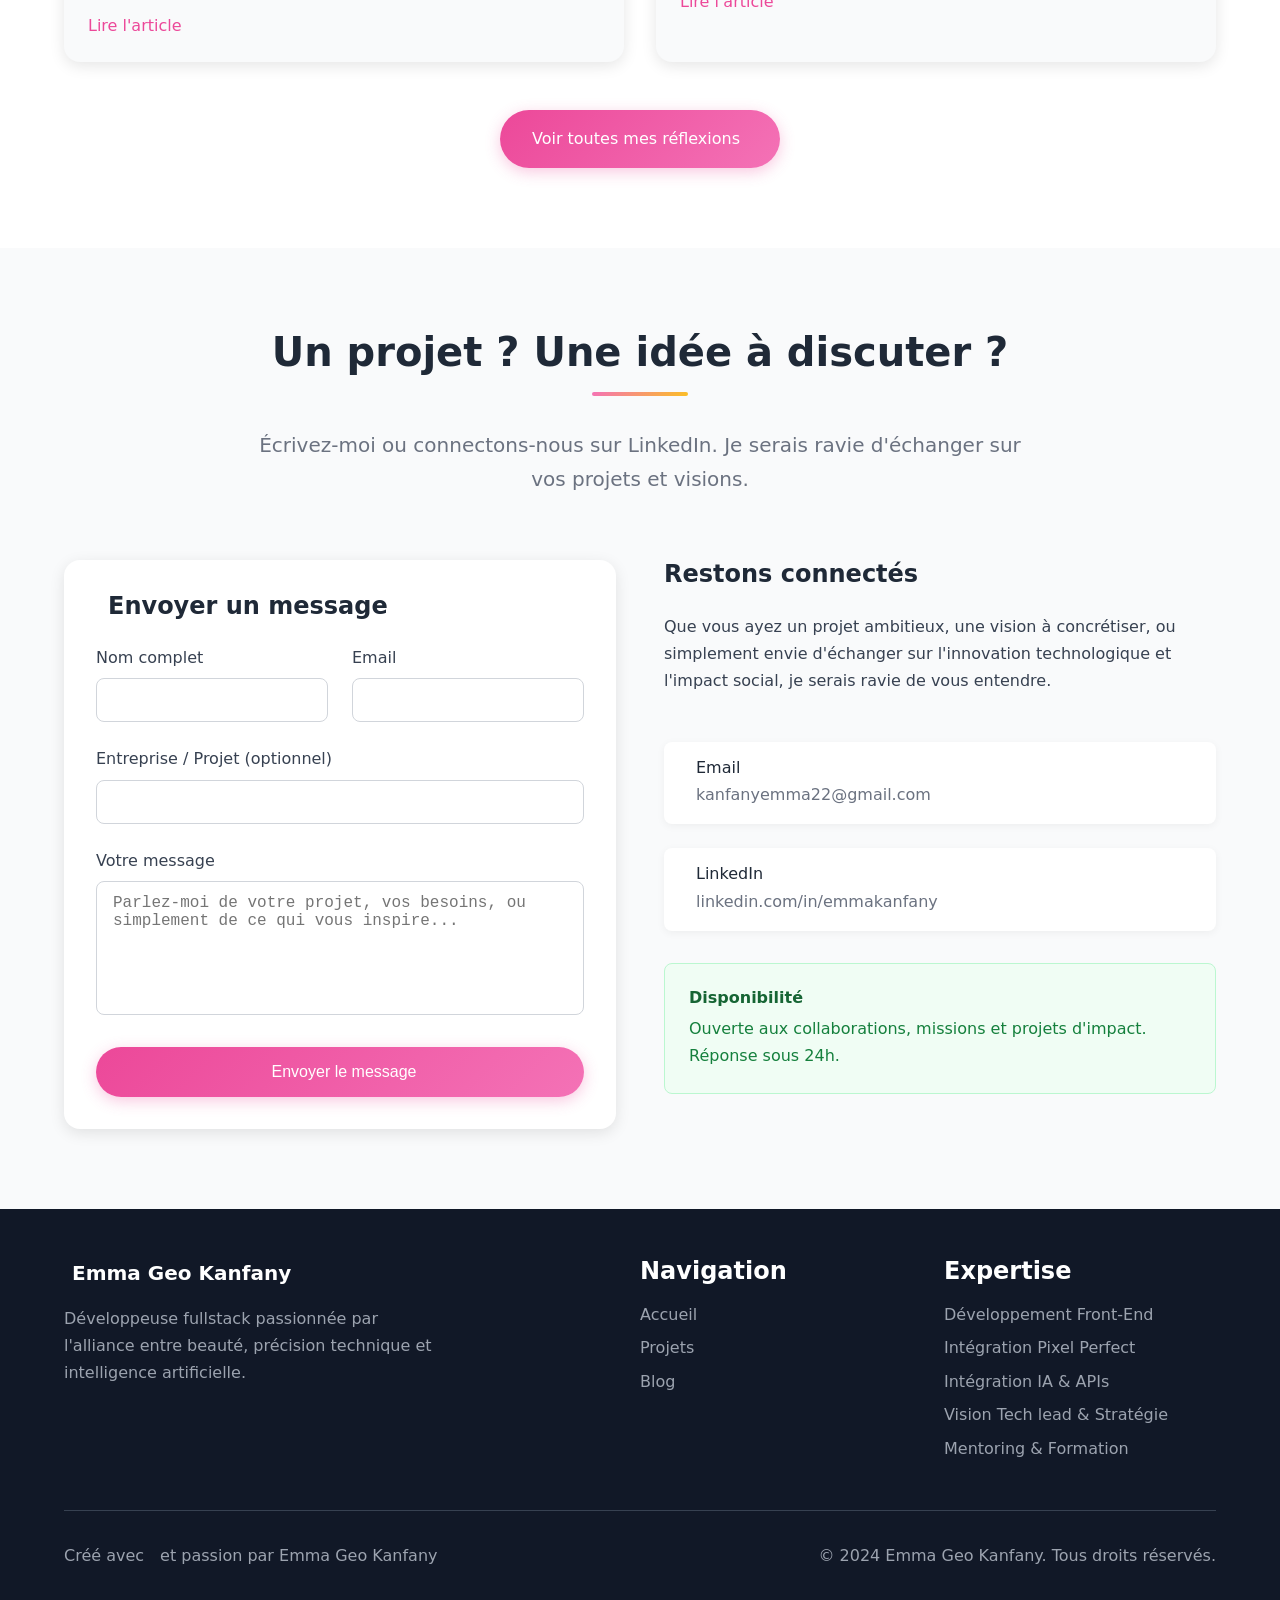
==== commit 1715494f: "MAJ" ====
--- a/index.html
+++ b/index.html
@@ -1,705 +1,719 @@
-
 <!DOCTYPE html>
 <html lang="en">
 <head>
     <meta charset="UTF-8">
-    <meta http-equiv="X-UA-Compatible" content="IE=edge">
     <meta name="viewport" content="width=device-width, initial-scale=1.0">
-    <!-------------------UNICONS------------------------------>
-    <link rel="stylesheet" href="https://unicons.iconscout.com/release/v4.0.0/css/line.css">
-    <!--------------------swiper----------------------------->
-    <link rel="stylesheet" href="swiper-bundle.min.css">
-    <!---------------------css-------------------------------->
+    <title>Portfolio | Emma Geo Kanfany</title>
     <link rel="stylesheet" href="style.css">
-    <title>Portfolio | Emma Geo Kanfany</title>
 </head>
 <body>
 
-    <!--HEADER-->
-    <header class="header" id="header">
-        <nav class="nav container">
-            <a href="#" class="nav-logo">Emma</a>
-
-            <div class="nav-menu" id="nav-menu">
-                <ul class="nav-list grid">
-                    <li class="nav-item">
-                        <a href="#home" class="nav-link active-link">
-                            <i class="uil uil-estate nav-icon"></i> Home
+    <!-- Header -->
+    <header class="header">
+        <div class="container">
+            <div class="header-content">
+                <!-- Logo -->
+                <div class="logo">
+                    <div class="logo-icon">
+                        <i data-lucide="code"></i><br>
+                        <i data-lucide="sparkles" class="sparkles"></i>
+                    </div>
+                    <span class="logo-text">Emma Geo Kanfany</span>
+                </div>
+
+                <!-- Desktop Navigation -->
+                <nav class="nav-desktop">
+                    <a href="/" class="nav-link active">Accueil</a>
+                    <a href="/projets.html" class="nav-link">Projets</a>
+                    <a href="/blog.html.erb" class="nav-link">Blog</a>
+                    <a href="#contact" class="nav-link">Contact</a>
+                </nav>
+
+                <!-- Mobile Menu Button -->
+                <button class="mobile-menu-btn" id="mobileMenuBtn">
+                    <i data-lucide="menu"></i>
+                </button>
+            </div>
+
+            <!-- Mobile Navigation -->
+            <nav class="nav-mobile" id="mobileNav">
+                <a href="#about" class="nav-link">Qui je suis</a>
+                <a href="#skills" class="nav-link">Compétences</a>
+                <a href="#projects" class="nav-link">Projets</a>
+                <a href="#blog" class="nav-link">Inspirations</a>
+                <a href="#contact" class="nav-link">Contact</a>
+            </nav>
+        </div>
+    </header>
+
+
+    <!-- Hero Section -->
+    <section class="hero">
+        <!-- Animated Background Elements -->
+        <div class="hero-bg">
+            <div class="floating-element" style="top: 20%; left: 10%;">
+                <i data-lucide="code-2"></i>
+            </div>
+            <div class="floating-element delayed" style="top: 32%; right: 20%;">
+                <i data-lucide="sparkles"></i>
+            </div>
+            <div class="floating-element" style="bottom: 32%; left: 20%;">
+                <i data-lucide="flower"></i>
+            </div>
+            <div class="floating-element delayed" style="top: 64%; right: 32%;">
+                <i data-lucide="brain"></i>
+            </div>
+            
+            <!-- Decorative dots -->
+            <div class="dot" style="top: 40%; left: 25%;"></div>
+            <div class="dot large" style="bottom: 40%; right: 25%;"></div>
+            <div class="dot small" style="top: 60%; left: 50%;"></div>
+        </div>
+
+        <div class="container">
+            <div class="hero-content">
+                <div class="hero-title">
+                    <img src="/images/avatar.png" alt="Emma Avatar" class="hero-avatar">
+                    <h1>Emma Geo Kanfany</h1>
+                    <h2>
+                        Je conçois des interfaces élégantes qui allient
+                        <span class="highlight">
+                            beauté, précision et intelligence
+                            <i data-lucide="sparkles" class="title-sparkles"></i>
+                        </span>
+                    </h2>
+                    <div class="title-underline"></div>
+                </div>
+
+                <p class="hero-subtitle">
+                    Développeuse front-end et Tech lead, je transforme des idées en expériences web raffinées, 
+                    intégrant design pixel perfect et technologies d'intelligence artificielle.
+                </p>
+
+                <div class="hero-buttons">
+                    <a href="#projects" class="btn btn-primary">Voir mes projets</a>
+                    <a href="#contact" class="btn btn-secondary">Contactez-moi</a>
+                </div>
+
+                <div class="scroll-indicator">
+                    <a href="#about">
+                        <i data-lucide="chevron-down"></i>
+                    </a>
+                </div>
+            </div>
+        </div>
+    </section>
+
+    <!-- About Section -->
+    <section id="about" class="about">
+        <div class="container">
+            <div class="section-header">
+                <h2>Qui je suis</h2>
+                <div class="section-underline"></div>
+            </div>
+
+            <div class="about-content">
+                <div class="about-text">
+                    <p class="intro">
+                        Je m'appelle <span class="highlight-text">Emma Kanfany</span>, passionnée par le web, 
+                        la finesse des détails et la puissance des technologies émergentes.
+                    </p>
+                    
+                    <p>
+                        Mon parcours m'a menée de l'intégration front-end pixel perfect à la co-construction 
+                        de plateformes innovantes avec des APIs d'intelligence artificielle.
+                    </p>
+
+                    <p>
+                        Aujourd'hui, je combine rigueur, créativité et intuition pour construire des interfaces 
+                        qui ont du sens. En tant que Tech lead chez <span class="highlight-text">Tambali</span>, 
+                        j'expérimente une tech alignée avec l'impact, l'esthétique et l'âme.
+                    </p>
+                </div>
+
+                <div class="values-grid">
+                    <div class="value-card">
+                        <div class="value-icon">
+                            <i data-lucide="heart"></i>
+                        </div>
+                        <h3>Douce</h3>
+                        <p>Une approche bienveillante et humaine dans chaque projet</p>
+                    </div>
+                    <div class="value-card">
+                        <div class="value-icon">
+                            <i data-lucide="lightbulb"></i>
+                        </div>
+                        <h3>Stratégique</h3>
+                        <p>Vision long terme et réflexion approfondie sur l'impact</p>
+                    </div>
+                    <div class="value-card">
+                        <div class="value-icon">
+                            <i data-lucide="code"></i>
+                        </div>
+                        <h3>Ancrée</h3>
+                        <p>Expertise technique solide et maîtrise des détails</p>
+                    </div>
+                    <div class="value-card">
+                        <div class="value-icon">
+                            <i data-lucide="palette"></i>
+                        </div>
+                        <h3>Créative</h3>
+                        <p>Innovation et esthétique au service de l'expérience utilisateur</p>
+                    </div>
+                </div>
+            </div>
+        </div>
+    </section>
+
+    <!-- Skills Section -->
+    <section id="skills" class="skills">
+        <div class="container">
+            <div class="section-header">
+                <h2>Mes compétences</h2>
+                <div class="section-underline"></div>
+                <p class="section-subtitle">
+                    Trois pôles d'expertise qui se complètent pour créer des expériences web exceptionnelles
+                </p>
+            </div>
+
+            <div class="skills-grid">
+                <div class="skill-category">
+                    <div class="category-header">
+                        <i data-lucide="code"></i>
+                        <h3>Développement Web</h3>
+                    </div>
+                    <div class="skills-list">
+                        <div class="skill-item">
+                            <div class="skill-info">
+                                <span>Intégration HTML5/CSS3 (Pixel Perfect)</span>
+                                <span>98%</span>
+                            </div>
+                            <div class="skill-bar">
+                                <div class="skill-progress" style="width: 98%"></div>
+                            </div>
+                        </div>
+                        <div class="skill-item">
+                            <div class="skill-info">
+                                <span>Responsive Design</span>
+                                <span>95%</span>
+                            </div>
+                            <div class="skill-bar">
+                                <div class="skill-progress" style="width: 95%"></div>
+                            </div>
+                        </div>
+                        <div class="skill-item">
+                            <div class="skill-info">
+                                <span>Animations CSS & transitions</span>
+                                <span>90%</span>
+                            </div>
+                            <div class="skill-bar">
+                                <div class="skill-progress" style="width: 90%"></div>
+                            </div>
+                        </div>
+                        <div class="skill-item">
+                            <div class="skill-info">
+                                <span>Collaboration front/back</span>
+                                <span>85%</span>
+                            </div>
+                            <div class="skill-bar">
+                                <div class="skill-progress" style="width: 85%"></div>
+                            </div>
+                        </div>
+                    </div>
+                </div>
+
+                <div class="skill-category">
+                    <div class="category-header">
+                        <i data-lucide="brain"></i>
+                        <h3>Intelligence Artificielle & API</h3>
+                    </div>
+                    <div class="skills-list">
+                        <div class="skill-item">
+                            <div class="skill-info">
+                                <span>Intégration d'APIs IA</span>
+                                <span>88%</span>
+                            </div>
+                            <div class="skill-bar">
+                                <div class="skill-progress" style="width: 88%"></div>
+                            </div>
+                        </div>
+                        <div class="skill-item">
+                            <div class="skill-info">
+                                <span>Génération de texte intelligente</span>
+                                <span>85%</span>
+                            </div>
+                            <div class="skill-bar">
+                                <div class="skill-progress" style="width: 85%"></div>
+                            </div>
+                        </div>
+                        <div class="skill-item">
+                            <div class="skill-info">
+                                <span>Synthèse et automatisation</span>
+                                <span>82%</span>
+                            </div>
+                            <div class="skill-bar">
+                                <div class="skill-progress" style="width: 82%"></div>
+                            </div>
+                        </div>
+                        <div class="skill-item">
+                            <div class="skill-info">
+                                <span>Deep Research & analyse</span>
+                                <span>80%</span>
+                            </div>
+                            <div class="skill-bar">
+                                <div class="skill-progress" style="width: 80%"></div>
+                            </div>
+                        </div>
+                    </div>
+                </div>
+
+                <div class="skill-category">
+                    <div class="category-header">
+                        <i data-lucide="globe"></i>
+                        <h3>Vision & Leadership</h3>
+                    </div>
+                    <div class="skills-list">
+                        <div class="skill-item">
+                            <div class="skill-info">
+                                <span>Tech Lead mindset</span>
+                                <span>90%</span>
+                            </div>
+                            <div class="skill-bar">
+                                <div class="skill-progress" style="width: 90%"></div>
+                            </div>
+                        </div>
+                        <div class="skill-item">
+                            <div class="skill-info">
+                                <span>Pilotage produit & stratégie</span>
+                                <span>88%</span>
+                            </div>
+                            <div class="skill-bar">
+                                <div class="skill-progress" style="width: 88%"></div>
+                            </div>
+                        </div>
+                        <div class="skill-item">
+                            <div class="skill-info">
+                                <span>Mentorat & accompagnement</span>
+                                <span>92%</span>
+                            </div>
+                            <div class="skill-bar">
+                                <div class="skill-progress" style="width: 92%"></div>
+                            </div>
+                        </div>
+                        <div class="skill-item">
+                            <div class="skill-info">
+                                <span>Création de contenu pédagogique</span>
+                                <span>85%</span>
+                            </div>
+                            <div class="skill-bar">
+                                <div class="skill-progress" style="width: 85%"></div>
+                            </div>
+                        </div>
+                    </div>
+                </div>
+            </div>
+        </div>
+    </section>
+
+    <!-- Projects Section -->
+    <section id="projects" class="projects">
+        <div class="container">
+            <div class="section-header">
+                <h2>Mes réalisations</h2>
+                <div class="section-underline"></div>
+                <p class="section-subtitle">
+                    Des projets concrets qui illustrent ma vision : allier technologie, impact social et excellence technique
+                </p>
+            </div>
+
+            <div class="projects-list">
+                <!-- Project 1: Tambali -->
+                <a class="project" href="https://tambali.ai/" target="_blank">
+                    <div class="project-image">
+                        <img src="/images/tambali.svg" alt="Tambali">
+                        <div class="project-badge">
+                            <i data-lucide="brain"></i>
+                            <span>Tambali</span>
+                        </div>
+                    </div>
+                    <div class="project-content">
+                        <h3>Tambali</h3>
+                        <p class="project-subtitle">Concree, 2025</p>
+                        <p class="project-description">
+                            Tambali est une plateforme propulsée par l’intelligence artificielle qui vous aide à révéler votre idée d’entreprise idéale et à concevoir un plan d’amorçage sur mesure, pensé pour maximiser vos chances de réussite.
+                        </p>
+                        
+                        <div class="project-tech">
+                            <h4>Technologies utilisées</h4>
+                            <div class="tech-tags">
+                                <span class="tech-tag">Ruby on Rails</span>
+                                <span class="tech-tag">API / openAI</span>
+                                <span class="tech-tag">Hotwire / Stimulus / Turbo</span>
+                            </div>
+                        </div>
+
+                        <div class="project-features">
+                            <h4>Réalisations clés</h4>
+                            <div class="features-grid">
+                                <div class="feature">
+                                    <div class="feature-dot"></div>
+                                    <span>Conception stratégique du produit avec IA</span>
+                                </div>
+                                <div class="feature">
+                                    <div class="feature-dot"></div>
+                                    <span>Intégration d’APIs d’intelligence artificielle</span>
+                                </div>
+                                <div class="feature">
+                                    <div class="feature-dot"></div>
+                                    <span>Développement front-end pixel perfect</span>
+                                </div>
+                                <div class="feature">
+                                    <div class="feature-dot"></div>
+                                    <span>Leadership technique en tant que Technical lead</span>
+                                </div>
+                            </div>
+                        </div>
+                    </div>
+                </a>
+
+                <!-- Project 2: MCTN -->
+                <a class="project reverse" href="https://www.philosapprendi.net/" target="_blank">
+                    <div class="project-image">
+                        <img src="/images/philos.png" alt="Plateforme MCTN">
+                        <div class="project-badge">
+                            <i data-lucide="sparkles"></i>
+                            <span>PhilosApprendi</span>
+                        </div>
+                    </div>
+                    <div class="project-content">
+                        <h3>Philos Apprendi</h3>
+                        <p class="project-subtitle"></p>
+                        <p class="project-description">
+                            Philos Apprendi est une plateforme d’accompagnement pédagogique dédiée à la réussite en philosophie.
+                        </p>
+                        
+                        <div class="project-tech">
+                            <h4>Technologies utilisées</h4>
+                            <div class="tech-tags">
+                                <span class="tech-tag">Ruby on Rails</span>
+                                <span class="tech-tag">Hotwire / Stimulus / Turbo</span>
+                            </div>
+                        </div>
+
+                        <div class="project-features">
+                            <h4>Réalisations clés</h4>
+                            <div class="features-grid">
+                                <div class="feature">
+                                    <div class="feature-dot"></div>
+                                    <span>Participation à la conception fonctionnelle de la plateforme</span>
+                                </div>
+                                <div class="feature">
+                                    <div class="feature-dot"></div>
+                                    <span>Développement de l’application avec Ruby on Rails</span>
+                                </div>
+                                <div class="feature">
+                                    <div class="feature-dot"></div>
+                                    <span>Optimisation de l’expérience apprenant</span>
+                                </div>
+                                <div class="feature">
+                                    <div class="feature-dot"></div>
+                                    <span>Contribution à la vision produit et à la mise en ligne</span>
+                                </div>
+                            </div>
+                        </div>
+                    </div>
+                </a>
+
+                <!-- Project 3: Mentoring -->
+                <div class="project">
+                    <div class="project-image">
+                        <img src="https://images.pexels.com/photos/3184465/pexels-photo-3184465.jpeg?auto=compress&cs=tinysrgb&w=800" alt="Mentoring Dev Bootcamp">
+                        <div class="project-badge">
+                            <i data-lucide="book-open"></i>
+                            <span>Formation</span>
+                        </div>
+                    </div>
+                    <div class="project-content">
+                        <h3>Mentoring Dev Bootcamp</h3>
+                        <p class="project-subtitle">Formation & Accompagnement</p>
+                        <p class="project-description">
+                            Programme de formation front-end pour jeunes talents.
+                        </p>
+                        <p class="project-details">
+                            <strong>Rôle :</strong> création de contenu pédagogique, encadrement, mise en ligne des supports.
+                        </p>
+                        
+                        <div class="project-tech">
+                            <h4>Technologies utilisées</h4>
+                            <div class="tech-tags">
+                                <span class="tech-tag">HTML5</span>
+                                <span class="tech-tag">CSS3</span>
+                                <span class="tech-tag">JavaScript</span>
+                                <span class="tech-tag">React</span>
+                            </div>
+                        </div>
+
+                        <div class="project-features">
+                            <h4>Réalisations clés</h4>
+                            <div class="features-grid">
+                                <div class="feature">
+                                    <div class="feature-dot"></div>
+                                    <span>Contenu pédagogique structuré</span>
+                                </div>
+                                <div class="feature">
+                                    <div class="feature-dot"></div>
+                                    <span>Encadrement personnalisé</span>
+                                </div>
+                                <div class="feature">
+                                    <div class="feature-dot"></div>
+                                    <span>Supports interactifs en ligne</span>
+                                </div>
+                                <div class="feature">
+                                    <div class="feature-dot"></div>
+                                    <span>Suivi de progression</span>
+                                </div>
+                            </div>
+                        </div>
+                    </div>
+                </div>
+            </div>
+
+            <div class="blog-cta" style="margin-top: 3rem;">
+                <a href="/projets" class="btn btn-primary">
+                    Voir tous mes projets
+                    <i data-lucide="arrow-right"></i>
+                </a>
+            </div>
+        </div>
+    </section>
+
+    <!-- Blog Section -->
+    <section id="blog" class="blog">
+        <div class="container">
+            <div class="section-header">
+                <h2>Inspirations & Réflexions</h2>
+                <div class="section-underline"></div>
+                <p class="section-subtitle">
+                    Pensées sur l'intelligence artificielle, le rôle des femmes dans la tech, spiritualité et vision produit
+                </p>
+            </div>
+
+            <!-- Quote Section -->
+            <div class="inspiration-quote">
+                <blockquote>
+                    "Créer, pour moi, ce n'est pas juste coder. C'est traduire une intention, une émotion, une idée. 
+                    C'est faire dialoguer l'humain et la machine."
+                </blockquote>
+                <p class="quote-author">— Emma Kanfany</p>
+            </div>
+
+            <!-- Other Posts -->
+            <div class="posts-grid">
+                <div class="post-card">
+                    <div class="post-image">
+                        <img src="https://images.pexels.com/photos/3184338/pexels-photo-3184338.jpeg?auto=compress&cs=tinysrgb&w=600" alt="Leadership">
+                        <div class="post-badge">
+                            <i data-lucide="heart"></i>
+                            <span>Leadership</span>
+                        </div>
+                    </div>
+                    <div class="post-content">
+                        <div class="post-meta">
+                            <div class="meta-item">
+                                <i data-lucide="calendar"></i>
+                                <span>8 Mars 2024</span>
+                            </div>
+                        </div>
+                        <h3>Être femme et Lead Tech : vision et authenticité</h3>
+                        <p>
+                            Mon parcours vers le leadership technique, les défis rencontrés et comment cultiver une vision stratégique tout en restant fidèle à ses valeurs.
+                        </p>
+                        <a href="<%= femme_lead_path %>" class="read-more">
+                            Lire l'article
+                            <i data-lucide="arrow-right"></i>
                         </a>
-                    </li>
-                    <li class="nav-item">
-                        <a href="#about" class="nav-link">
-                            <i class="uil uil-user nav-icon"></i> About
+                    </div>
+                </div>
+
+                <div class="post-card">
+                    <div class="post-image">
+                        <img src="https://images.pexels.com/photos/3184465/pexels-photo-3184465.jpeg?auto=compress&cs=tinysrgb&w=600" alt="Spiritualité">
+                        <div class="post-badge">
+                            <i data-lucide="sparkles"></i>
+                            <span>Vision & Spiritualité</span>
+                        </div>
+                    </div>
+                    <div class="post-content">
+                        <div class="post-meta">
+                            <div class="meta-item">
+                                <i data-lucide="calendar"></i>
+                                <span>28 Février 2024</span>
+                            </div>
+                        </div>
+                        <h3>Spiritualité et technologie : un équilibre possible</h3>
+                        <p>
+                            Comment allier développement personnel, intuition et rigueur technique pour créer des produits qui ont une âme et un impact positif.
+                        </p>
+                        <a href="#" class="read-more">
+                            Lire l'article
+                            <i data-lucide="arrow-right"></i>
                         </a>
-                    </li>
-                    <li class="nav-item">
-                        <a href="#skills" class="nav-link">
-                            <i class="uil uil-file-alt nav-icon"></i> Skills
+                    </div>
+                </div>
+            </div>
+
+            <div class="blog-cta">
+                <a href="/blog" class="btn btn-primary">
+                    Voir toutes mes réflexions
+                    <i data-lucide="arrow-right"></i>
+                </a>
+            </div>
+        </div>
+    </section>
+
+    <!-- Contact Section -->
+    <section id="contact" class="contact">
+        <div class="container">
+            <div class="section-header">
+                <h2>Un projet ? Une idée à discuter ?</h2>
+                <div class="section-underline"></div>
+                <p class="section-subtitle">
+                    Écrivez-moi ou connectons-nous sur LinkedIn. Je serais ravie d'échanger sur vos projets et visions.
+                </p>
+            </div>
+
+            <div class="contact-content">
+                <!-- Contact Form -->
+                <div class="contact-form">
+                    <div class="form-header">
+                        <i data-lucide="message-circle"></i>
+                        <h3>Envoyer un message</h3>
+                    </div>
+                    <form id="contactForm">
+                        <div class="form-row">
+                            <div class="form-group">
+                                <label for="name">Nom complet</label>
+                                <input type="text" id="name" name="name" required>
+                            </div>
+                            <div class="form-group">
+                                <label for="email">Email</label>
+                                <input type="email" id="email" name="email" required>
+                            </div>
+                        </div>
+                        <div class="form-group">
+                            <label for="company">Entreprise / Projet (optionnel)</label>
+                            <input type="text" id="company" name="company">
+                        </div>
+                        <div class="form-group">
+                            <label for="message">Votre message</label>
+                            <textarea id="message" name="message" rows="6" placeholder="Parlez-moi de votre projet, vos besoins, ou simplement de ce qui vous inspire..." required></textarea>
+                        </div>
+                        <button type="submit" class="btn btn-primary full-width">
+                            <i data-lucide="send"></i>
+                            Envoyer le message
+                        </button>
+                    </form>
+                </div>
+
+                <!-- Contact Info -->
+                <div class="contact-info">
+                    <div class="contact-intro">
+                        <h3>Restons connectés</h3>
+                        <p>
+                            Que vous ayez un projet ambitieux, une vision à concrétiser, ou simplement envie d'échanger 
+                            sur l'innovation technologique et l'impact social, je serais ravie de vous entendre.
+                        </p>
+                    </div>
+
+                    <div class="contact-details">
+                        <a href="mailto:kanfanyemma22@gmail.com" class="contact-item">
+                            <div class="contact-icon">
+                                <i data-lucide="mail"></i>
+                            </div>
+                            <div class="contact-text">
+                                <h4>Email</h4>
+                                <p>kanfanyemma22@gmail.com</p>
+                            </div>
                         </a>
-                    </li>
-                    <li class="nav-item">
-                        <a href="#services" class="nav-link">
-                            <i class="uil uil-briefcase-alt nav-icon"></i> Services
+                        <a href="https://www.linkedin.com/in/emma-geo-kanfany/" class="contact-item">
+                            <div class="contact-icon">
+                                <i data-lucide="linkedin"></i>
+                            </div>
+                            <div class="contact-text">
+                                <h4>LinkedIn</h4>
+                                <p>linkedin.com/in/emmakanfany</p>
+                            </div>
                         </a>
-                    </li>
-                    <li class="nav-item">
-                        <a href="#portfolio" class="nav-link">
-                            <i class="uil uil-scenery nav-icon"></i> Portfolio
-                        </a>
-                    </li>
-                    <li class="nav-item">
-                        <a href="#contact" class="nav-link">
-                            <i class="uil uil-message nav-icon"></i> Contact me
-                        </a>
-                    </li>
-                </ul>
-
-                <i class="uil uil-times nav-close" id="nav-close"></i>
-            </div>
-
-            <div class="nav-btn">
-                <!--the change button-->
-                <i class="uil uil-moon change-theme" id="theme-button"></i>
-                <div class="nav-toggle" id="nav-toggle">
-                    <i class="uil uil-apps"></i>
-                </div>
-            </div>
-        </nav>
-    </header>
-
-
-
-    <!--MAIN-->
-    <main class="main">
-
-        <!--HOME-->
-        <section class="home section" id="home">
-            <div class="home-container container grid">
-                <div class="home-content grid">
-                    <div class="home-social">
-                        <a href="https://sn.linkedin.com/in/emma-geo-kanfany-80b464204" target="_blank" class="home-social-icon">
-                            <i class="uil uil-linkedin-alt"></i>
-                        </a>
-                        <a href="https://github.com/Emmageo3" target="_blank" class="home-social-icon">
-                            <i class="uil uil-github-alt"></i>
-                        </a>
-                        <a href="https://twitter.com/emmageo3" target="_blank" class="home-social-icon">
-                            <i class="uil uil-twitter"></i>
-                        </a>
-                    </div>
-
-                    <div class="home-img">
-                        <svg class="home-blob" viewBox="0 0 200 187" xmlns="http://www.w3.org/2000/svg" xmlns:xlink="http://www.w3.org/1999/xlink">
-                            <mask id="mask0" mask-type="alpha">
-                                <path d="M190.312 36.4879C206.582 62.1187 201.309 102.826 182.328 134.186C163.346 165.547 
-                                130.807 187.559 100.226 186.353C69.6454 185.297 41.0228 161.023 21.7403 129.362C2.45775 
-                                97.8511 -7.48481 59.1033 6.67581 34.5279C20.9871 10.1032 59.7028 -0.149132 97.9666 
-                                0.00163737C136.23 0.303176 174.193 10.857 190.312 36.4879Z"/>
-                            </mask>
-                            <g mask="url(#mask0)">
-                                <path d="M190.312 36.4879C206.582 62.1187 201.309 102.826 182.328 134.186C163.346 
-                                165.547 130.807 187.559 100.226 186.353C69.6454 185.297 41.0228 161.023 21.7403 
-                                129.362C2.45775 97.8511 -7.48481 59.1033 6.67581 34.5279C20.9871 10.1032 59.7028 
-                                -0.149132 97.9666 0.00163737C136.23 0.303176 174.193 10.857 190.312 36.4879Z"/>
-                                <image class="home-blob-img" x='12' y='18' xlink:href="img/profil.png"/>
-                            </g>
-                        </svg>
-                    </div>
-
-                    <div class="home-data">
-                        <h1 class="home-title">Hi, I am Emma Geo Kanfany</h1>
-                        <h3 class="home-subtitle">Fullstack developer</h3>
-                        <p class="home-description"> I am a passionate developer from Senegal</p>
-                        <a href="#contact" class="button button-flex">
-                            Contact Me<i class="uil uil-message button-icon"></i>
-                        </a>
-                    </div>
-                </div>
-
-                <div class="home-scroll">
-                    <a href="#about" class="home-scroll-button button-flex">
-                        <i class="uil uil-mouse-alt home-scroll-mouse"></i>
-                        <span class="home-scroll-name">Scroll down</span>
-                        <i class="uil uil-arrow-down home-scroll-arrow"></i>
-                    </a>
-                </div>
-            </div>
-        </section>
-
-
-        <!--about-->
-        <section class="about section" id="about">
-            <h2 class="section-title">About Me</h2>
-            <span class="section-subtitle">My introduction</span>
-
-            <div class="about-container container grid">
-                <img src="img/emma.jpeg" alt="" class="about-img">
-
-                <div class="about-data">
-                    <p class="about-description">
-                        web developer, with extensive knowledge and years of experience, working 
-                        in web technologies and UI / UX design, delivering quality work
+                    </div>
+
+                    <!-- Availability -->
+                    <div class="availability">
+                        <h4>Disponibilité</h4>
+                        <p>Ouverte aux collaborations, missions et projets d'impact. Réponse sous 24h.</p>
+                    </div>
+                </div>
+            </div>
+        </div>
+    </section>
+
+    <!-- Footer -->
+    <footer class="footer">
+        <div class="container">
+            <div class="footer-content">
+                <div class="footer-brand">
+                    <div class="logo">
+                        <div class="logo-icon">
+                            <i data-lucide="code"></i>
+                            <i data-lucide="sparkles" class="sparkles"></i>
+                        </div>
+                        <span class="logo-text">Emma Geo Kanfany</span>
+                    </div>
+                    <p>
+                        Développeuse fullstack passionnée par l'alliance entre beauté, 
+                        précision technique et intelligence artificielle.
                     </p>
-                    <div class="about-info">
-                        <div>
-                            <span class="about-info-title">02+</span>
-                            <span class="about-info-name">Years <br> experience</span>
-                        </div>
-                        <div>
-                            <span class="about-info-title">10+</span>
-                            <span class="about-info-name">completed <br> projects</span>
-                        </div>
-                        <div>
-                            <span class="about-info-title">01+</span>
-                            <span class="about-info-name">companies <br> worked</span>
-                        </div>
-                    </div>
-
-                    <div class="about-buttons">
-                        <a download="pdf/cv.pdf" href="#" class="button button-flex">
-                            Download CV<i class="uil uil-download-alt button-icon"></i>
-                        </a>
-                    </div>
-                </div>
-            </div>
-        </section>
-
-
-        <!--Skills-->
-        <section class="skills section" id="skills">
-            <h2 class="section-title">Skills</h2>
-            <span class="section-subtitle">My technical level</span>
-
-            <div class="skills-container container grid">
-                <div>
-
-                    <div class="skills-content skills-open">
-                        <div class="skills-header">
-                            <i class="uil uil-brackets-curly skills-icon"></i>
-
-                            <div>
-                                <h1 class="skills-titles">Frontend developer</h1>
-                                <span class="skills-subtitle">More than 2 years</span>
-                            </div>
-
-                            <i class="uil uil-angle-down skills-arrow"></i>
-                        </div>
-
-                        <div class="skills-list grid">
-                            <div class="skills-data">
-                                <div class="skills-titles">
-                                    <h3 class="skills-name">HTML</h3>
-                                    <span class="skills-number">90%</span>
-                                </div>
-                                <div class="skills-bar">
-                                    <span class="skills-percentage skills-html"></span>
-                                </div>
-                            </div>
-                            <div class="skills-data">
-                                <div class="skills-titles">
-                                    <h3 class="skills-name">CSS</h3>
-                                    <span class="skills-number">80%</span>
-                                </div>
-                                <div class="skills-bar">
-                                    <span class="skills-percentage skills-css"></span>
-                                </div>
-                            </div>
-                            <div class="skills-data">
-                                <div class="skills-titles">
-                                    <h3 class="skills-name">JavaScript</h3>
-                                    <span class="skills-number">60%</span>
-                                </div>
-                                <div class="skills-bar">
-                                    <span class="skills-percentage skills-javascript"></span>
-                                </div>
-                            </div>
-                            <div class="skills-data">
-                                <div class="skills-titles">
-                                    <h3 class="skills-name">React</h3>
-                                    <span class="skills-number">10%</span>
-                                </div>
-                                <div class="skills-bar">
-                                    <span class="skills-percentage skills-react"></span>
-                                </div>
-                            </div>
-                        </div>
-
-                        
-                    </div>
-
-                    <div class="skills-content skills-close">
-                        <div class="skills-header">
-                            <i class="uil uil-server-network skills-icon"></i>
-
-                            <div>
-                                <h1 class="skills-titles">Backend developer</h1>
-                                <span class="skills-subtitle">More than 2 years</span>
-                            </div>
-
-                            <i class="uil uil-angle-down skills-arrow"></i>
-                        </div>
-
-                        <div class="skills-list grid">
-                            <div class="skills-data">
-                                <div class="skills-titles">
-                                    <h3 class="skills-name">PHP</h3>
-                                    <span class="skills-number">50%</span>
-                                </div>
-                                <div class="skills-bar">
-                                    <span class="skills-percentage skills-php"></span>
-                                </div>
-                            </div>
-                            <div class="skills-data">
-                                <div class="skills-titles">
-                                    <h3 class="skills-name">Supabase</h3>
-                                    <span class="skills-number">90%</span>
-                                </div>
-                                <div class="skills-bar">
-                                    <span class="skills-percentage skills-supa"></span>
-                                </div>
-                            </div>
-                            <div class="skills-data">
-                                <div class="skills-titles">
-                                    <h3 class="skills-name">Mysql</h3>
-                                    <span class="skills-number">60%</span>
-                                </div>
-                                <div class="skills-bar">
-                                    <span class="skills-percentage skills-sql"></span>
-                                </div>
-                            </div>
-                            <div class="skills-data">
-                                <div class="skills-titles">
-                                    <h3 class="skills-name">Python</h3>
-                                    <span class="skills-number">60%</span>
-                                </div>
-                                <div class="skills-bar">
-                                    <span class="skills-percentage skills-python"></span>
-                                </div>
-                            </div>
-                        </div>
-
-                       
-                    </div>
-                </div>
-
-                <div>
-                    <div class="skills-content skills-close">
-                        <div class="skills-header">
-                            <i class="uil uil-swatchbook skills-icon"></i>
-
-                            <div>
-                                <h1 class="skills-titles">Designer</h1>
-                                <span class="skills-subtitle">More than 1 year</span>
-                            </div>
-
-                            <i class="uil uil-angle-down skills-arrow"></i>
-                        </div>
-
-                        <div class="skills-list grid">
-                            <div class="skills-data">
-                                <div class="skills-titles">
-                                    <h3 class="skills-name">Figma</h3>
-                                    <span class="skills-number">90%</span>
-                                </div>
-                                <div class="skills-bar">
-                                    <span class="skills-percentage skills-figma"></span>
-                                </div>
-                            </div>
-                           
-                        </div>
-
-                       
-                    </div>
-                </div>
-            </div>
-        </section>
-
-
-        <!--Qualification-->
-        <section class="qualification section">
-            <h2 class="section-title">Qualification</h2>
-            <span class="section-subtitle">My personal journey</span>
-
-            <div class="qualification-container container">
-                <div class="qualification-tabs">
-                    <div class="qualification-button button-flex">
-                        <i class="uil uil-graduation-cap qualification-icon"></i>
-                        Education
-                    </div>
-                    <div class="qualification-button button-flex">
-                        <i class="uil uil-briefcase-alt"></i>
-                        work
-                    </div>
-                </div>
-
-                    <div class="qualification-sections">
-                        <div class="qualification-content" data-content id="education">
-                            <div class="qualification-data">
-                                <div>
-                                    <h3 class="qualification-title">Backend developer</h3>
-                                    <span class="qualification-subtitle">ISEP Diamniadio</span>
-                                    <div class="qualification-calendar">
-                                        <i class="uil uil-calendar-alt"></i>
-                                        2019-2021
-                                    </div>
-                                </div>
-
-                                <div>
-                                    <span class="qualification-rounder"></span>
-                                    <span class="qualification-line"></span>
-                                </div>
-                            </div>
-
-                            <div class="qualification-data">
-                                <div></div>
-                                <div>
-                                    <span class="qualification-rounder"></span>
-                                    <span class="qualification-line"></span>
-                                </div>
-                                <div>
-                                    <h3 class="qualification-title">web and mobile developer</h3>
-                                    <span class="qualification-subtitle">Simplon Sénégal</span>
-                                    <div class="qualification-calendar">
-                                        <i class="uil uil-calendar-alt"></i>
-                                        2022
-                                    </div>
-                                </div>
-
-                                
-                            </div>
-                        </div>
-                    </div>
-                
-            </div>
-        </section>
-
-
-
-        <!--Services-->
-        <section class="services section" id="services">
-            <h2 class="section-title">Services</h2>
-            <span class="section-subtitle">What I offer</span>
-
-            <div class="services-container container grid">
-                <div class="services-content">
-                    <div>
-                        <i class="uil uil-web-grid services-icon"></i>
-                        <h3 class="services-title">Ui/Ux <br> Designer</h3>
-                    </div>
-
-                    <span class="button button-flex button-small button-link services-button">
-                        View More
-                        <i class="uil uil-arrow-right button-icon"></i>
-                    </span>
-
-                    <div class="services-modal">
-                        <div class="services-modal-content">
-                            <h4 class="services-modal-title">Ui/Ux <br> Designer</h4>
-                            <i class="uil uil-times services-modal-close"></i>
-
-                            <ul class="services-modal-services grid">
-                                <li class="services-modal-service">
-                                    <i class="uil uil-check-circle services-modal-icon"></i>
-                                    <p>I develop the user interface</p>
-                                </li>
-                                <li class="services-modal-service">
-                                    <i class="uil uil-check-circle services-modal-icon"></i>
-                                    <p>Web page development</p>
-                                </li>
-                                <li class="services-modal-service">
-                                    <i class="uil uil-check-circle services-modal-icon"></i>
-                                    <p>I create ux element interactions</p>
-                                </li>
-                                <li class="services-modal-service">
-                                    <i class="uil uil-check-circle services-modal-icon"></i>
-                                    <p>I position your company brand</p>
-                                </li>
-                            </ul>
-                        </div>
-                    </div>
-                </div>
-
-                <div class="services-content">
-                    <div>
-                        <i class="uil uil-arrow services-icon"></i>
-                        <h3 class="services-title">Frontend <br> Developer</h3>
-                    </div>
-
-                    <span class="button button-flex button-small button-link services-button">
-                        View More
-                        <i class="uil uil-arrow-right button-icon"></i>
-                    </span>
-
-                    <div class="services-modal">
-                        <div class="services-modal-content">
-                            <h4 class="services-modal-title">Frontend <br> Developer</h4>
-                            <i class="uil uil-times services-modal-close"></i>
-
-                            <ul class="services-modal-services grid">
-                                <li class="services-modal-service">
-                                    <i class="uil uil-check-circle services-modal-icon"></i>
-                                    <p>I develop the user interface</p>
-                                </li>
-                                <li class="services-modal-service">
-                                    <i class="uil uil-check-circle services-modal-icon"></i>
-                                    <p>Web page development</p>
-                                </li>
-                                <li class="services-modal-service">
-                                    <i class="uil uil-check-circle services-modal-icon"></i>
-                                    <p>I create ux element interactions</p>
-                                </li>
-                                <li class="services-modal-service">
-                                    <i class="uil uil-check-circle services-modal-icon"></i>
-                                    <p>I position your company brand</p>
-                                </li>
-                            </ul>
-                        </div>
-                    </div>
-                </div>
-
-                <div class="services-content">
-                    <div>
-                        <i class="uil uil-server services-icon"></i>
-                        <h3 class="services-title">Backend <br> Developer</h3>
-                    </div>
-
-                    <span class="button button-flex button-small button-link services-button">
-                        View More
-                        <i class="uil uil-arrow-right button-icon"></i>
-                    </span>
-
-                    <div class="services-modal">
-                        <div class="services-modal-content">
-                            <h4 class="services-modal-title">Backend <br> Developer</h4>
-                            <i class="uil uil-times services-modal-close"></i>
-
-                            <ul class="services-modal-services grid">
-                                <li class="services-modal-service">
-                                    <i class="uil uil-check-circle services-modal-icon"></i>
-                                    <p>I develop the user interface</p>
-                                </li>
-                                <li class="services-modal-service">
-                                    <i class="uil uil-check-circle services-modal-icon"></i>
-                                    <p>Web page development</p>
-                                </li>
-                                <li class="services-modal-service">
-                                    <i class="uil uil-check-circle services-modal-icon"></i>
-                                    <p>I create ux element interactions</p>
-                                </li>
-                                <li class="services-modal-service">
-                                    <i class="uil uil-check-circle services-modal-icon"></i>
-                                    <p>I position your company brand</p>
-                                </li>
-                            </ul>
-                        </div>
-                    </div>
-                </div>
-            </div>
-        </section>
-
-
-        <!---------portfolio------------>
-        <section class="portfolio section" id="portfolio">
-            <h2 class="section-title">Portfolio</h2>
-            <span class="section-subtitle">Most recent work</span>
-
-            <div class="portfolio-container container swiper mySwiper">
-                <div class="swiper-wrapper">
-                    <div class="portfolio-content grid swiper-slide">
-                        <img src="img/partenariat.png" alt="partenariat" class="portfolio-img">
-
-                        <div class="portfolio-data">
-                            <h3 class="portfolio-title">Partnership section for Simplon website</h3>
-                            <p class="portfolio-description">
-                                Website adaptable to all devices, with Ui components and animated interactions
-                            </p>
-                            <a href="#" class="button button-flex button-small portfolio-button">
-                                Demo
-                                <i class="uil uil-arrow-right button-icon"></i>
-                            </a>
-                        </div>
-                    </div>
-
-                    <div class="portfolio-content grid swiper-slide">
-                        <img src="img/portfolio.png" alt="partenariat" class="portfolio-img">
-
-                        <div class="portfolio-data">
-                            <h3 class="portfolio-title">My first portfolio</h3>
-                            <p class="portfolio-description">
-                                portfolio made with html, css and js
-                            </p>
-                            <a href="#" class="button button-flex button-small portfolio-button">
-                                Demo
-                                <i class="uil uil-arrow-right button-icon"></i>
-                            </a>
-                        </div>
-                    </div>
-
-                    <div class="portfolio-content grid swiper-slide">
-                        <img src="img/todo.png" alt="partenariat" class="portfolio-img">
-
-                        <div class="portfolio-data">
-                            <h3 class="portfolio-title">To do list</h3>
-                            <p class="portfolio-description">
-                                A simple responsive to do list made with html, css and js
-                            </p>
-                            <a href="#" class="button button-flex button-small portfolio-button">
-                                Demo
-                                <i class="uil uil-arrow-right button-icon"></i>
-                            </a>
-                        </div>
-                    </div>
-
-                </div>
-
-                <div class="swiper-button-next">
-                    <i class="uil uil-angle-right-b swiper-portfolio-icon"></i>
-                </div>
-                <div class="swiper-button-prev">
-                    <i class="uil uil-angle-left-b swiper-portfolio-icon"></i>
-                </div>
-                <div class="swiper-pagination"></div>
-            </div>
-        </section>
-
-        <!---------------projects in mind-------------------->
-        <section class="project section">
-            <div class="project-bg">
-                <div class="project-container container grid">
-                    <div class="project-data">
-                        <h2 class="project-title">You have a new project</h2>
-                        <p class="project-description">
-                            Contact me now and get a 30% discount on your new project
-                        </p>
-                        <a href="#contact" class="button button-flex button-white">
-                            Contact Me
-                            <i class="uil uil-message project-icon button-icon"></i>
-                        </a>
-                    </div>
-
-                    <img src="img/projects.png" alt="" class="project-img">
-                </div>
-            </div>
-        </section>
-
-        <!-----------------------testimonials------------->
-        
-
-        <!---------------contact me------------------->
-        <section class="contact section" id="contact">
-            <h2 class="section-title">Contact Me</h2>
-            <span class="section-subtitle">Get in touch</span>
-
-            <div class="contact-container container grid">
-                <div>
-                    <div class="contact-information">
-                        <i class="uil uil-phone contact-icon"></i>
-
-                        <div>
-                            <h3 class="contact-title">Call Me</h3>
-                            <span class="contact-subtitle">+221 77 116 60 73</span>
-                        </div>
-                    </div>
-
-                    <div class="contact-information">
-                        <i class="uil uil-envelope contact-icon"></i>
-
-                        <div>
-                            <h3 class="contact-title">Email</h3>
-                            <span class="contact-subtitle">Kanfanyemma22@gmail.com</span>
-                        </div>
-                    </div>
-
-                    <div class="contact-information">
-                        <i class="uil uil-map-marker contact-icon"></i>
-
-                        <div>
-                            <h3 class="contact-title">Location</h3>
-                            <span class="contact-subtitle">Dakar - Senegal</span>
-                        </div>
-                    </div>
-                </div>
-
-                <form action="" class="contact-form grid">
-                    <div class="contact-inputs grid">
-                        <div class="contact-content">
-                            <label for="" class="contact-label">Name</label>
-                            <input type="text" class="contact-input">
-                        </div>
-
-                        <div class="contact-content">
-                            <label for="" class="contact-label">Email</label>
-                            <input type="email" class="contact-input">
-                        </div>
-                    </div>
-                    <div class="contact-content">
-                        <label for="" class="contact-label">Project</label>
-                        <input type="text" class="contact-input">
-                    </div>
-                    <div class="contact-content">
-                        <label for="" class="contact-label">Message</label>
-                        <textarea class="contact-input" cols="0" rows="7"></textarea>
-                    </div>
-                    <a href="" class="button button-flex">
-                        Send Message
-                        <i class="uil uil-message button-icon"></i>
-                    </a>
-                </form>
-            </div>
-        </section>
-
-
-        <!--------------footer--------------->
-        <footer class="footer">
-            <div class="footer-bg">
-                <div class="footer-container container grid">
-                    <div>
-                        <h1 class="footer-title">Emma Geo Kanfany</h1>
-                        <span class="footer-subtitle">Fullstack developer</span>
-                    </div>
-
-                    <ul class="footer-links">
+                </div>
+
+                <div class="footer-nav">
+                    <h3>Navigation</h3>
+                    <ul>
                         <li>
-                            <a href="#services" class="footer-link">Services</a>
+                            <a href="/">Accueil</a>
                         </li>
                         <li>
-                            <a href="#portfolio" class="footer-link">Portfolio</a>
+                            <a href="/projets">Projets</a>
                         </li>
                         <li>
-                            <a href="#contact" class="footer-link">Contact me</a>
+                            <a href="/blog">Blog</a>
                         </li>
                     </ul>
-
-                    <div class="footer-socials">
-                        <a href="" class="footer-social" target="_blank">
-                            <i class="uil uil-facebook-f"></i>
-                        </a>
-
-                        <a href="" class="footer-social" target="_blank">
-                            <i class="uil uil-instagram"></i>
-                        </a>
-
-                        <a href="" class="footer-social" target="_blank"> 
-                            <i class="uil uil-twitter-alt"></i>
-                        </a>
-                    </div>
-                </div>
-
-                <p class="footer-copy">
-                    &#169; Emmageo3. All rights reserved.
-                </p>
-            </div>
-        </footer>
-
-        <a href="#" class="scrollup" id="scroll-up">
-            <i class="uil uil-arrow-up scrollup-icon"></i>
-        </a>
-    </main>
+                </div>
+
+                <div class="footer-services">
+                    <h3>Expertise</h3>
+                    <ul>
+                        <li>Développement Front-End</li>
+                        <li>Intégration Pixel Perfect</li>
+                        <li>Intégration IA & APIs</li>
+                        <li>Vision Tech lead & Stratégie</li>
+                        <li>Mentoring & Formation</li>
+                    </ul>
+                </div>
+            </div>
+
+            <div class="footer-bottom">
+                <div class="footer-credits">
+                    <span>Créé avec</span>
+                    <i data-lucide="heart"></i>
+                    <span>et passion par Emma Geo Kanfany</span>
+                </div>
+                <div class="footer-copyright">
+                    © 2024 Emma Geo Kanfany. Tous droits réservés.
+                </div>
+            </div>
+        </div>
+    </footer>
 
     
-
-    
-    <script src="swiper-bundle.min.js"></script>
-    <script src="script.js"></script>
 </body>
 </html>
--- a/style.css
+++ b/style.css
@@ -1,891 +1,1208 @@
-
-
-/*--------------------variables----------------------*/
-:root{
-    --header-height: 3rem;
-
-    --hue-color: 340;
-
-    --first-color: hsl(var(--hue-color), 69% , 61%);
-    --first-color-second: hsl(var(--hue-color), 69%, 61%);
-    --first-color-alt: hsl(var(--hue-color), 57%, 61%);
-    --first-color-lighter: hsl(var(--hue-color), 92%, 85%);
-    --title-color: hsl(var(--hue-color), 8%, 15%);
-    --text-color: hsl(var(--hue-color), 8%, 45%);
-    --text-color-light: hsl(var(--hue-color), 8%, 65%);
-    --input-color: hsl(var(--hue-color), 70%, 96%);
-    --body-color: hsl(var(--hue-color), 60%, 99%);
-    --container-color: #FFF;
-
-    --body-font: arial, sans-serif;
-
-    --big-font-size: 2rem;
-    --h1-font-size: 1.5rem;
-    --h2-font-size: 1.25rem;
-    --h3-font-size: 1.125rem;
-    --normal-font-size: .938rem;
-    --small-font-size: .813rem;
-    --smaller-font-size: .75rem;
-
-    --font-medium: 500;
-    --font-semi-bold: 600;
-
-    --mb-0-25: .25rem;
-    --mb-0-5: .5rem;
-    --mb-0-75: .75rem;
-
-    --z-tooltip: 10;
-    --z-fixed: 100;
-    --z-modal: 1000;
-}
-
-@media screen and (min-width: 968px) {
-    :root{
-        --big-font-size: 3rem;
-        --h1-font-size: 2.25rem;
-        --h2-font-size: 1.5rem;
-        --h3-font-size: 1.25rem;
-        --normal-font-size: 1rem;
-        --small-font-size: .875rem;
-        --smaller-font-size: .813rem;
-    }
-}
-
-body.dark-theme{
-    --first-color-second: hsl(var(--hue-color), 30%, 8%);
-    --title-color: hsl(var(--hue-color), 8%, 95%);
-    --text-color: hsl(var(--hue-color), 8%, 75%);
-    --input-color: hsl(var(--hue-color), 29%, 16%);
-    --body-color: hsl(var(--hue-color), 28%, 12%);
-    --container-color: hsl(var(--hue-color), 29%, 16%);
-}
-
-.nav-btn{
-    display: flex;
-    align-items: center;
-}
-
-.change-theme{
-    font-size: 1.25rem;
-    color: var(--title-color);
-    margin-right: 1rem;
-    cursor: pointer;
-}
-
-.change-theme:hover{
-    color: var(--first-color);
-}
-
-
-*{
+/* Reset and Base Styles */
+* {
+    margin: 0;
     padding: 0;
-    margin: 0;
     box-sizing: border-box;
 }
 
-html{
+html {
     scroll-behavior: smooth;
 }
 
-body{
-    margin: 0 0 var(--header-height) 0;
-    font-family: Arial, Helvetica, sans-serif;
-    font-size: var(--normal-font-size);
-    background-color: var(--body-color);
-    color: var(--text-color);
-}
-
-h1,h2,h3,h4{
-    color: var(--title-color);
-    font-weight: var(--font-semi-bold);
-}
-
-ul{
-    list-style: none;
+body {
+    font-family: 'Inter', system-ui, sans-serif;
+    line-height: 1.6;
+    color: #374151;
+    overflow-x: hidden;
 }
 
 a{
     text-decoration: none;
-}
-
-img{
-    max-width: 100%;
-    height: auto;
-}
-
-section{
-    padding: 2rem 0 4rem;
-}
-
-.section-title{
-    font-size: var(--h1-font-size);
-}
-
-.section-subtitle{
-    display: block;
-    font-size: var(--small-font-size);
-    margin-bottom: 3rem;
-}
-
-.section-title,
-.section-subtitle{
+    color: inherit;
+}
+
+.container {
+    max-width: 1200px;
+    margin: 0 auto;
+    padding: 0 1.5rem;
+}
+
+/* Typography */
+h1, h2, h3, h4, h5, h6 {
+    font-weight: 700;
+    line-height: 1.2;
+    color: #1f2937;
+}
+
+h1 {
+    font-size: 3rem;
+    font-weight: 800;
+}
+
+h2 {
+    font-size: 2.5rem;
+}
+
+h3 {
+    font-size: 1.5rem;
+}
+
+p {
+    margin-bottom: 1rem;
+    line-height: 1.7;
+}
+
+/* Buttons */
+.btn {
+    display: inline-flex;
+    align-items: center;
+    gap: 0.5rem;
+    padding: 1rem 2rem;
+    border-radius: 9999px;
+    font-weight: 500;
+    text-decoration: none;
+    transition: all 0.3s ease;
+    cursor: pointer;
+    border: none;
+    font-size: 1rem;
+}
+
+.btn-primary {
+    background: linear-gradient(135deg, #ec4899, #f472b6);
+    color: white;
+    box-shadow: 0 4px 15px rgba(236, 72, 153, 0.3);
+}
+
+.btn-primary:hover {
+    background: linear-gradient(135deg, #db2777, #ec4899);
+    transform: translateY(-2px);
+    box-shadow: 0 8px 25px rgba(236, 72, 153, 0.4);
+}
+
+.btn-secondary {
+    border: 2px solid #ec4899;
+    color: #ec4899;
+    background: transparent;
+}
+
+.btn-secondary:hover {
+    background: #ec4899;
+    color: white;
+    transform: translateY(-2px);
+}
+
+.btn.full-width {
+    width: 100%;
+    justify-content: center;
+}
+
+/* Section Styles */
+.section-header {
     text-align: center;
-}
-
-.container{
-    max-width: 768px;
-    margin-left: 1.5rem;
-    margin-right: 1.5rem;
-}
-
-.grid{
-    display: grid;
-    gap: 1.5rem;
-}
-
-.header{
-    width: 100%;
-    position: fixed;
-    bottom: 0;
-    left: 0;
-    z-index: var(--z-fixed);
-    background-color: var(--body-color);
-}
-
-.nav{
-    max-width: 968px;
-    height: var(--header-height);
-    display: flex;
-    justify-content: space-between;
-    align-items: center;
-}
-
-.nav-logo,
-.nav-toggle{
-    color: var(--title-color);
-    font-weight: var(--font-medium);
-}
-
-.nav-logo:hover{
-    color: var(--first-color);
-}
-
-.nav-toggle{
-    font-size: 1.1rem;
-    cursor: pointer;
-}
-
-.nav-toggle:hover{
-    color: var(--first-color);
-}
-
-@media screen and (max-width: 767px){
-    .nav-menu{
-        position: fixed;
-        bottom: -100%;
-        left: 0;
-        width: 100%;
-        background-color: var(--body-color);
-        padding: 2rem 1.5rem 4rem;
-        box-shadow: 0 -1px 4px rgba(0,0,0,.15);
-        border-radius: 1.5rem 1.5rem 0 0;
-        transition: .3s;
-    }
-}
-
-.nav-list{
-    grid-template-columns: repeat(3,1fr);
-    gap: 2rem;
-}
-
-.nav-link{
-    display: flex;
-    flex-direction: column;
-    align-items: center;
-    font-size: var(--small-font-size);
-    color: var(--title-color);
-    font-weight: var(--font-medium);
-}
-
-.nav-link:hover{
-    color: var(--first-color);
-}
-
-.nav-icon{
-    font-size: 1.2rem;
-}
-
-.nav-close{
-    position: absolute;
-    right: 1.3rem;
-    bottom: .5rem;
-    font-size: 1.5rem;
-    cursor: pointer;
-    color: var(--first-color);
-}
-
-.nav-close:hover{
-    color: var(--first-color-alt);
-}
-
-.show-menu{
-    bottom: 0;
-}
-
-.active-link{
-    color: var(--first-color);
-}
-
-.scroll-header{
-    box-shadow: 0 -1px 4px rgba(0,0,0,.15);
-}
-
-
-.home-container {
-    gap: 1rem;
-}
-
-.home-content{
-    grid-template-columns: .5fr 3fr;
-    padding: 3.5rem;
-    align-items: center;
-}
-
-.home-social{
-    display: grid;
-    grid-template-columns: max-content;
-    row-gap: 1rem;
-}
-
-.home-social-icon{
+    margin-bottom: 4rem;
+}
+
+.section-header h2 {
+    margin-bottom: 1rem;
+}
+
+.section-underline {
+    width: 6rem;
+    height: 4px;
+    background: linear-gradient(135deg, #f472b6, #fbbf24);
+    margin: 0 auto 2rem;
+    border-radius: 2px;
+}
+
+.section-subtitle {
     font-size: 1.25rem;
-    color: var(--first-color);
-}
-
-.home-social-icon:hover{
-    color: var(--first-color-alt);
-}
-
-.home-blob{
-    width: 200px;
-    fill: var(--first-color);
-}
-
-.home-blob-img{
-    width: 170px;
-}
-
-.home-data{
-    grid-column: 1/3;
-}
-
-.home-title{
-    font-size: var(--big-font-size);
-}
-
-.home-subtitle{
-    font-size: var(--h3-font-size);
-    color: var(--text-color);
-    font-weight: var(--font-medium);
-    margin-bottom: .75rem;
-}
-
-.home-description{
-    margin-bottom: 2rem;
-}
-
-.home-scroll{
-    display: none;
-}
-
-.home-scroll-button{
-    color: var(--first-color);
-    transition: .3s;
-}
-
-.home-scroll-button:hover{
-    transform: translateY(.25rem);
-}
-
-.home-scroll-mouse{
-    font-size: 2rem;
-}
-
-.home-scroll-name{
-    font-size: var(--small-font-size);
-    color: var(--title-color);
-    font-weight: var(--font-medium);
-    margin-right: .25rem;
-}
-
-.home-scroll-arrow{
-    font-size: 1.25rem;
-}
-
-.button{
-    display: inline-block;
-    background-color: var(--first-color);
-    color: #fff;
-    padding: 1rem;
-    border-radius: .5rem;
-    font-weight: var(--font-medium);
-}
-
-.button:hover{
-    background-color: var(--first-color-alt);
-}
-
-.button-icon{
-    font-size: 1.25rem;
-    margin-left: .5rem;
-    transition: .3s;
-}
-
-.button-white{
-    background-color: #fff;
-    color: var(--first-color);
-}
-
-.button-white:hover{
-    background-color: #fff;
-}
-
-.button-flex{
-    display: inline-flex;
-    align-items: center;
-}
-
-.button-small{
-    padding: .75rem 1rem;
-}
-
-.button-link{
-    padding: 0;
-    background-color: transparent;
-    color: var(--first-color);
-}
-
-.button-link:hover{
-    background-color: transparent;
-    color: var(--first-color-alt);
-}
-
-.about-img{
-    width: 200px;
-    border-radius: .5rem;
-    justify-self: center;
-    align-self: center;
-}
-
-.about-description{
-    text-align: center;
-    margin-bottom: 2.5rem;
-}
-
-.about-info{
-    display: flex;
-    justify-content: space-evenly;
-    margin-bottom: 2.5rem;
-}
-
-.about-info-title{
-    font-size: var(--h2-font-size);
-    font-weight: var(--font-semi-bold);
-    color: var(--title-color);
-}
-
-.about-info-name{
-    font-size: var(--small-font-size);
-}
-
-.about-info-title,
-.about-info-name{
-    display: block;
-    text-align: center;
-}
-
-.about-buttons{
-    display: flex;
-    justify-content: center;
-}
-
-.skills-container{
-    row-gap: 0;
-}
-
-.skills-header{
-    display: flex;
-    align-items: center;
-    margin-bottom: 2.5rem;
-    cursor: pointer;
-}
-
-.skills-icon,
-.skills-arrow{
-    font-size: 2rem;
-    color: var(--first-color);
-}
-
-.skills-icon{
-    margin-right: .75rem;
-}
-
-.skills-title{
-    font-size: var(--h3-font-size);
-}
-
-.skills-subtitle{
-    font-size: var(--small-font-size);
-    color: var(--text-color-light);
-}
-
-.skills-arrow{
-    margin-left: auto;
-    transition: .4s;
-}
-
-.skills-titles{
-    display: flex;
-    justify-content: space-between;
-    margin-bottom: .5rem;
-}
-
-.skills-name{
-    font-size: var(--normal-font-size);
-    font-weight: var(--font-medium);
-}
-
-.skills-bar,
-.skills-percentage{
-    height: 5px;
-    border-radius: .25rem;
-}
-
-.skills-bar{
-    background-color: var(--first-color-lighter);
-}
-
-.skills-percentage{
-    display: block;
-    background-color: var(--first-color);
-}
-
-.skills-html{
-    width: 90%;
-}
-
-.skills-css{
-    width: 80%;
-}
-
-.skills-javascript{
-    width: 60%;
-}
-
-.skills-php{
-    width: 50%;
-}
-
-.skills-react{
-    width: 10%;
-}
-
-.skills-supa{
-    width: 90%;
-}
-
-.skills-python{
-    width: 60%;
-}
-
-.skills-sql{
-    width: 60%;
-}
-
-.skills-figma{
-    width: 90%;
-}
-
-.skills-close .skills-list{
-    height: 0;
-    overflow: hidden;
-}
-
-.skills-open .skills-list{
-    height: max-content;
-    margin-bottom: 2.5rem;
-}
-
-.skills-open .skills-arrow{
-    transform: rotate(-180deg);
-}
-
-.qualification-tabs{
-    display: flex;
-    justify-content: space-evenly;
-    margin-bottom: 2rem;
-}
-
-.qualification-button{
-    font-size: var(--h3-font-size);
-    font-weight: var(--font-medium);
-    cursor: pointer;
-}
-
-.qualification-button:hover{
-    color: var(--first-color);
-}
-
-.qualification-icon{
-    font-size: 1.8rem;
-    margin-right: .25rem;
-}
-
-.qualification-data{
-    display: grid;
-    grid-template-columns: 1fr max-content 1fr;
-    column-gap: 1.5rem;
-}
-
-.qualification-title{
-    font-size: var(--normal-font-size);
-    font-weight: var(--font-medium);
-}
-
-.qualification-subtitle{
-    display: inline-block;
-    font-size: var(--small-font-size);
-    margin-bottom: 1rem;
-}
-
-.qualification-calendar{
-    font-size: var(--smaller-font-size);
-    color: var(--text-color-light);
-}
-
-.qualification-rounder{
-    display: inline-block;
-    width: 13px;
-    height: 13px;
-    background-color: var(--first-color);
-    border-radius: 50%;
-}
-
-.qualification-line{
-    display: block;
-    width: 1px;
-    height: 100%;
-    background-color: var(--first-color);
-    transform: translate(6px, -7px);
-}
-
-.services-container{
-    gap: 1.5rem;
-    grid-template-columns: repeat(2, 1fr);
-}
-
-.services-content{
-    position: relative;
-    background-color: var(--container-color);
-    padding: 3.5rem .5rem 1.25rem 1.5rem;
-    border-radius: .25rem;
-    box-shadow: 0 2px 4px rgba(0,0,0,.15);
-    transition: .3s;
-}
-
-.services-content:hover{
-    box-shadow: 0 4px 8px rgba(0,0,0,.15);
-}
-
-.services-icon{
-    display: block;
-    font-size: 1.5rem;
-    color: var(--first-color);
-    margin-bottom: 1rem;
-}
-
-.services-title{
-    font-size: var(--h3-font-size);
-    margin-bottom: 1rem;
-    font-weight: var(--font-medium);
-}
-
-.services-button{
-    cursor: pointer;
-    font-size: var(--small-font-size);
-}
-
-.services-button:hover .button-icon{
-    transform: translateX(.25rem);
-}
-
-.services-modal{
+    color: #6b7280;
+    max-width: 48rem;
+    margin: 0 auto;
+}
+
+/* Header */
+.header {
     position: fixed;
     top: 0;
     left: 0;
     right: 0;
+    z-index: 1000;
+    background: rgba(255, 255, 255, 0.9);
+    backdrop-filter: blur(10px);
+    transition: all 0.3s ease;
+    border-bottom: 1px solid rgba(0, 0, 0, 0.1);
+}
+
+.header-content {
+    display: flex;
+    align-items: center;
+    justify-content: space-between;
+    padding: 1rem 0;
+}
+
+.logo {
+    display: flex;
+    align-items: center;
+    gap: 0.5rem;
+    font-size: 1.25rem;
+    font-weight: 700;
+    color: #1f2937;
+    text-decoration: none;
+}
+
+.logo-icon {
+    position: relative;
+    color: #f472b6;
+}
+
+.logo-icon .sparkles {
+    position: absolute;
+    top: -4px;
+    right: -4px;
+    color: #fbbf24;
+    font-size: 1rem;
+}
+
+.nav-desktop {
+    display: flex;
+    gap: 2rem;
+}
+
+.nav-link {
+    color: #374151;
+    text-decoration: none;
+    font-weight: 500;
+    transition: color 0.3s ease;
+}
+
+.nav-link:hover, .nav-link.active {
+    color: #ec4899;
+}
+
+.mobile-menu-btn {
+    display: none;
+    background: none;
+    border: none;
+    font-size: 1.5rem;
+    color: #374151;
+    cursor: pointer;
+}
+
+.nav-mobile {
+    display: none;
+    flex-direction: column;
+    gap: 1rem;
+    padding: 1rem 0;
+    border-top: 1px solid rgba(0, 0, 0, 0.1);
+}
+
+.nav-mobile.active {
+    display: flex;
+}
+
+/* Hero Section */
+.hero {
+    min-height: 60vh;
+    position: relative;
+    background: linear-gradient(135deg, #fdf2f8, #fef3c7, #fce7f3);
+    display: flex;
+    align-items: center;
+    overflow: hidden;
+}
+
+.hero-bg {
+    position: absolute;
+    inset: 0;
+    pointer-events: none;
+}
+
+.floating-element {
+    position: absolute;
+    color: rgba(236, 72, 153, 0.3);
+    font-size: 2rem;
+    animation: float 6s ease-in-out infinite;
+}
+
+.floating-element.delayed {
+    animation-delay: 3s;
+}
+
+.dot {
+    position: absolute;
+    width: 8px;
+    height: 8px;
+    background: rgba(236, 72, 153, 0.4);
+    border-radius: 50%;
+    animation: pulse 3s ease-in-out infinite;
+}
+
+.dot.large {
+    width: 12px;
+    height: 12px;
+}
+
+.dot.small {
+    width: 4px;
+    height: 4px;
+}
+
+.hero-content {
+    position: relative;
+    z-index: 10;
+    text-align: center;
+    max-width: 80rem;
+    margin: 0 auto;
+    padding: 8rem 0 5rem;
+}
+
+.hero-title h1 {
+    margin-bottom: 1.5rem;
+    line-height: 1.1;
+}
+
+.hero-avatar {
+    width: 150px;
+    height: 150px;
+    border-radius: 50%;
+    object-fit: cover;
+}
+
+.highlight {
+    color: #ec4899;
+    position: relative;
+    display: block;
+    margin-top: 0.5rem;
+}
+
+.hero-title h1{
+    font-size: 4rem;
+    font-weight: 700;
+    color: #1f2937;
+    margin-bottom: 1.5rem;
+    line-height: 1.1;
+}
+
+.title-sparkles {
+    position: absolute;
+    top: -8px;
+    right: -16px;
+    color: #fbbf24;
+    font-size: 2rem;
+    animation: pulse 2s ease-in-out infinite;
+}
+
+.title-underline {
+    width: 6rem;
+    height: 4px;
+    background: linear-gradient(135deg, #f472b6, #fbbf24);
+    margin: 0 auto;
+    border-radius: 2px;
+    margin-top: 2REM;
+}
+
+.hero-subtitle {
+    font-size: 1.25rem;
+    color: #6b7280;
+    margin: 3rem auto;
+    max-width: 64rem;
+    font-weight: 300;
+}
+
+.hero-buttons {
+    display: flex;
+    flex-wrap: wrap;
+    gap: 1rem;
+    justify-content: center;
+    margin: 3rem 0 4rem;
+}
+
+.scroll-indicator {
+    margin-top: 4rem;
+}
+
+.scroll-indicator a {
+    color: #9ca3af;
+    font-size: 2rem;
+    transition: color 0.3s ease;
+    animation: bounce 2s infinite;
+}
+
+.scroll-indicator a:hover {
+    color: #ec4899;
+}
+
+.hero-wave {
+    position: absolute;
     bottom: 0;
-    background-color: rgba(0,0,0,.5);
-    display: flex;
-    align-items: center;
-    justify-content: center;
-    padding: 0 1rem;
-    z-index: var(--z-modal);
-    opacity: 0;
-    visibility: hidden;
-    transition: .3s;
-}
-
-.services-modal-content{
+    left: 0;
+    right: 0;
+    height: 5rem;
+}
+
+.hero-wave svg {
+    width: 100%;
+    height: 100%;
+    fill: white;
+}
+
+/* About Section */
+.about {
+    padding: 5rem 0;
+    background: white;
+}
+
+.about-content {
+    display: grid;
+    grid-template-columns: 1fr 1fr;
+    gap: 3rem;
+    align-items: center;
+}
+
+.about-text .intro {
+    font-size: 1.25rem;
+    margin-bottom: 1.5rem;
+}
+
+.highlight-text {
+    color: #ec4899;
+    font-weight: 600;
+}
+
+.approach-quote {
+    background: linear-gradient(135deg, #fdf2f8, #fce7f3);
+    padding: 1.5rem;
+    border-radius: 1rem;
+    border-left: 4px solid #f472b6;
+    margin-top: 1.5rem;
+}
+
+.approach-quote p {
+    margin: 0;
+    font-weight: 500;
+    font-style: italic;
+}
+
+.values-grid {
+    display: grid;
+    grid-template-columns: 1fr 1fr;
+    gap: 1.5rem;
+}
+
+.value-card {
+    background: #f9fafb;
+    padding: 1.5rem;
+    border-radius: 1rem;
+    transition: all 0.3s ease;
+}
+
+.value-card:hover {
+    transform: translateY(-8px);
+    box-shadow: 0 10px 25px rgba(0, 0, 0, 0.1);
+}
+
+.value-icon {
+    margin-bottom: 1rem;
+    font-size: 2rem;
+}
+
+.value-card:nth-child(1) .value-icon { color: #ec4899; }
+.value-card:nth-child(2) .value-icon { color: #fbbf24; }
+.value-card:nth-child(3) .value-icon { color: #3b82f6; }
+.value-card:nth-child(4) .value-icon { color: #8b5cf6; }
+
+.value-card h3 {
+    margin-bottom: 0.5rem;
+}
+
+.value-card p {
+    font-size: 0.875rem;
+    color: #6b7280;
+    margin: 0;
+}
+
+/* Skills Section */
+.skills {
+    padding: 5rem 0;
+    background: #f9fafb;
+}
+
+.skills-grid {
+    display: grid;
+    grid-template-columns: repeat(auto-fit, minmax(350px, 1fr));
+    gap: 2rem;
+}
+
+.skill-category {
+    background: white;
+    padding: 2rem;
+    border-radius: 1rem;
+    box-shadow: 0 4px 15px rgba(0, 0, 0, 0.1);
+    transition: all 0.3s ease;
+}
+
+.skill-category:hover {
+    transform: translateY(-8px);
+    box-shadow: 0 15px 35px rgba(0, 0, 0, 0.15);
+}
+
+.category-header {
+    display: flex;
+    align-items: center;
+    gap: 0.75rem;
+    margin-bottom: 1.5rem;
+}
+
+.category-header i {
+    font-size: 2rem;
+}
+
+.skill-category:nth-child(1) .category-header i { color: #3b82f6; }
+.skill-category:nth-child(2) .category-header i { color: #ec4899; }
+.skill-category:nth-child(3) .category-header i { color: #8b5cf6; }
+
+.skills-list {
+    display: flex;
+    flex-direction: column;
+    gap: 1rem;
+}
+
+.skill-item {
+    display: flex;
+    flex-direction: column;
+    gap: 0.5rem;
+}
+
+.skill-info {
+    display: flex;
+    justify-content: space-between;
+    align-items: center;
+    font-size: 0.875rem;
+}
+
+.skill-info span:first-child {
+    font-weight: 500;
+    color: #374151;
+}
+
+.skill-info span:last-child {
+    color: #6b7280;
+    font-size: 0.75rem;
+}
+
+.skill-bar {
+    height: 8px;
+    background: #e5e7eb;
+    border-radius: 4px;
+    overflow: hidden;
+}
+
+.skill-progress {
+    height: 100%;
+    background: linear-gradient(135deg, #ec4899, #f472b6);
+    border-radius: 4px;
+    transition: width 1s ease-out;
+}
+
+/* Projects Section */
+.projects {
+    padding: 5rem 0;
+    background: white;
+}
+
+.projects-list {
+    display: flex;
+    flex-direction: column;
+    gap: 3rem;
+}
+
+.project {
+    display: grid;
+    grid-template-columns: 1fr 1fr;
+    gap: 2rem;
+    align-items: center;
+}
+
+.project.reverse .project-image {
+    order: 2;
+}
+
+.project.reverse .project-content {
+    order: 1;
+}
+
+.project-image {
     position: relative;
-    background-color: var(--container-color);
-    padding: 1.5rem;
-    border-radius: .5rem;
-}
-
-.services-modal-services{
-    row-gap: 1rem;
-}
-
-.services-modal-service{
-    display: flex;
-}
-
-.services-modal-title{
-    font-size: var(--h3-font-size);
-    font-weight: var(--font-medium);
-    margin-bottom: 1.5rem;
-}
-
-.services-modal-close{
+    border-radius: 1rem;
+    overflow: hidden;
+    height: 100%;
+}
+
+.project-image img {
+    width: 100%;
+    object-fit: contain;
+    border-radius: 1rem;
+    height: 100%;
+}
+
+.project-badge {
     position: absolute;
     top: 1rem;
-    right: 1rem;
+    left: 1rem;
+    display: flex;
+    align-items: center;
+    gap: 0.5rem;
+    background: #ec4899;
+    color: white;
+    padding: 0.5rem 1rem;
+    border-radius: 9999px;
+    font-size: 0.875rem;
+    font-weight: 500;
+}
+
+.project-content h3 {
+    font-size: 1.875rem;
+    margin-bottom: 0.5rem;
+}
+
+.project-subtitle {
+    color: #ec4899;
+    font-weight: 500;
+    margin-bottom: 1rem;
+}
+
+.project-description {
+    font-size: 1.125rem;
+    margin-bottom: 1rem;
+}
+
+.project-details {
+    margin-bottom: 1.5rem;
+}
+
+.project-tech h4,
+.project-features h4 {
+    font-size: 0.875rem;
+    font-weight: 600;
+    color: #1f2937;
+    margin-bottom: 0.5rem;
+}
+
+.tech-tags {
+    display: flex;
+    flex-wrap: wrap;
+    gap: 0.5rem;
+    margin-bottom: 1.5rem;
+}
+
+.tech-tag {
+    background: #f3f4f6;
+    color: #374151;
+    padding: 0.25rem 0.75rem;
+    border-radius: 9999px;
+    font-size: 0.75rem;
+    font-weight: 500;
+}
+
+.features-grid {
+    display: grid;
+    grid-template-columns: 1fr 1fr;
+    gap: 0.5rem;
+}
+
+.feature {
+    display: flex;
+    align-items: center;
+    gap: 0.5rem;
+    font-size: 0.875rem;
+    color: #6b7280;
+}
+
+.feature-dot {
+    width: 6px;
+    height: 6px;
+    background: #f472b6;
+    border-radius: 50%;
+    flex-shrink: 0;
+}
+
+/* Blog Section */
+.blog {
+    padding: 5rem 0;
+    background: white;
+}
+
+.inspiration-quote {
+    background: linear-gradient(135deg, #fdf2f8, #fce7f3);
+    padding: 2rem;
+    border-radius: 1rem;
+    text-align: center;
+    margin-bottom: 3rem;
+}
+
+.inspiration-quote blockquote {
     font-size: 1.5rem;
-    color: var(--first-color);
-    cursor: pointer;
-}
-
-.services-modal-icon{
-    color: var(--first-color);
-    margin-right: .25rem;
-}
-
-.active-modal{
-    opacity: 1;
-    visibility: visible;
-}
-
-.portfolio-container{
-    overflow: initial;
-}
-
-.portfolio-content{
-    padding: 0 1.5rem;
-}
-
-.portfolio-img{
-    width: 300px;
-    border-radius: .5rem;
-    justify-self: center;
-}
-
-.portfolio-title{
-    font-size: var(--h3-font-size);
-    margin-bottom: .5rem;
-}
-
-.portfolio-description{
-    margin-bottom: .75rem;
-}
-
-.portfolio-button:hover .button-icon{
-    transform: translateX(.25rem);
-}
-
-.swiper-button-prev::after,
-.swiper-button-next::after{
-    content: '';
-}
-
-.swiper-button-prev{
-    left: -.5rem;
-}
-
-.swiper-button-next{
-    right: -.5rem;
-}
-
-.swiper-portfolio-icon{
-    font-size: 2rem;
-    color: var(--first-color);
-}
-
-.swiper-container-horizontal > .swiper-pagination-bullet{
-    bottom: -2.5rem;
-}
-
-.swiper-pagination-bullet-active{
-    background-color: var(--first-color);
-}
-
-.swiper-button-prev,
-.swiper-button-next,
-.swiper-pagination-bullet{
+    font-weight: 300;
+    font-style: italic;
+    line-height: 1.6;
+    color: #1f2937;
+    margin-bottom: 1rem;
+}
+
+.quote-author {
+    color: #ec4899;
+    font-weight: 500;
+    margin: 0;
+}
+
+.featured-post {
+    display: grid;
+    grid-template-columns: 1fr 1fr;
+    gap: 0;
+    background: #f9fafb;
+    border-radius: 1rem;
+    overflow: hidden;
+    box-shadow: 0 4px 15px rgba(0, 0, 0, 0.1);
+    margin-bottom: 3rem;
+    transition: all 0.3s ease;
+}
+
+.featured-post:hover {
+    box-shadow: 0 15px 35px rgba(0, 0, 0, 0.15);
+}
+
+.featured-post .post-image {
+    position: relative;
+}
+
+.featured-post .post-image img {
+    width: 100%;
+    height: 16rem;
+    object-fit: cover;
+}
+
+.post-badge {
+    position: absolute;
+    top: 1rem;
+    left: 1rem;
+    display: flex;
+    align-items: center;
+    gap: 0.5rem;
+    background: #ec4899;
+    color: white;
+    padding: 0.5rem 0.75rem;
+    border-radius: 9999px;
+    font-size: 0.875rem;
+    font-weight: 500;
+}
+
+.featured-post .post-content {
+    padding: 2rem 3rem;
+    display: flex;
+    flex-direction: column;
+    justify-content: center;
+}
+
+.post-meta {
+    display: flex;
+    gap: 1rem;
+    margin-bottom: 1rem;
+}
+
+.meta-item {
+    display: flex;
+    align-items: center;
+    gap: 0.25rem;
+    font-size: 0.875rem;
+    color: #6b7280;
+}
+
+.featured-post h3 {
+    font-size: 1.5rem;
+    margin-bottom: 1rem;
+}
+
+.featured-post p {
+    color: #6b7280;
+    margin-bottom: 1.5rem;
+}
+
+.read-more {
+    display: inline-flex;
+    align-items: center;
+    gap: 0.5rem;
+    color: #ec4899;
+    text-decoration: none;
+    font-weight: 500;
+    transition: color 0.3s ease;
+}
+
+.read-more:hover {
+    color: #db2777;
+}
+
+.posts-grid {
+    display: grid;
+    grid-template-columns: repeat(auto-fit, minmax(300px, 1fr));
+    gap: 2rem;
+    margin-bottom: 3rem;
+}
+
+.post-card {
+    background: #f9fafb;
+    border-radius: 1rem;
+    overflow: hidden;
+    box-shadow: 0 4px 15px rgba(0, 0, 0, 0.1);
+    transition: all 0.3s ease;
+}
+
+.post-card:hover {
+    transform: translateY(-8px);
+    box-shadow: 0 15px 35px rgba(0, 0, 0, 0.15);
+}
+
+.post-card .post-image {
+    position: relative;
+}
+
+.post-card .post-image img {
+    width: 100%;
+    height: 12rem;
+    object-fit: cover;
+}
+
+.post-card .post-content {
+    padding: 1.5rem;
+}
+
+.post-card h3 {
+    font-size: 1.25rem;
+    margin-bottom: 0.75rem;
+}
+
+.post-card p {
+    font-size: 0.875rem;
+    color: #6b7280;
+    margin-bottom: 1rem;
+}
+
+.blog-cta {
+    text-align: center;
+}
+
+/* Contact Section */
+.contact {
+    padding: 5rem 0;
+    background: #f9fafb;
+}
+
+.contact-content {
+    display: grid;
+    grid-template-columns: 1fr 1fr;
+    gap: 3rem;
+}
+
+.contact-form {
+    background: white;
+    padding: 2rem;
+    border-radius: 1rem;
+    box-shadow: 0 4px 15px rgba(0, 0, 0, 0.1);
+}
+
+.form-header {
+    display: flex;
+    align-items: center;
+    gap: 0.75rem;
+    margin-bottom: 1.5rem;
+}
+
+.form-header i {
+    color: #ec4899;
+    font-size: 1.5rem;
+}
+
+.form-row {
+    display: grid;
+    grid-template-columns: 1fr 1fr;
+    gap: 1.5rem;
+}
+
+.form-group {
+    margin-bottom: 1.5rem;
+}
+
+.form-group label {
+    display: block;
+    font-weight: 500;
+    color: #374151;
+    margin-bottom: 0.5rem;
+}
+
+.form-group input,
+.form-group textarea {
+    width: 100%;
+    padding: 0.75rem 1rem;
+    border: 1px solid #d1d5db;
+    border-radius: 0.5rem;
+    font-size: 1rem;
+    transition: all 0.3s ease;
+}
+
+.form-group input:focus,
+.form-group textarea:focus {
     outline: none;
-}
-
-.project{
+    border-color: #ec4899;
+    box-shadow: 0 0 0 3px rgba(236, 72, 153, 0.1);
+}
+
+.form-group textarea {
+    resize: none;
+}
+
+.contact-info {
+    display: flex;
+    flex-direction: column;
+    gap: 2rem;
+}
+
+.contact-intro h3 {
+    margin-bottom: 1.5rem;
+}
+
+.contact-details {
+    display: flex;
+    flex-direction: column;
+    gap: 1.5rem;
+}
+
+.contact-item {
+    display: flex;
+    align-items: center;
+    gap: 1rem;
+    padding: 1rem;
+    background: white;
+    border-radius: 0.5rem;
+    text-decoration: none;
+    color: inherit;
+    transition: all 0.3s ease;
+    box-shadow: 0 2px 8px rgba(0, 0, 0, 0.05);
+}
+
+.contact-item:hover {
+    background: #f9fafb;
+}
+
+.contact-icon {
+    color: #ec4899;
+    font-size: 1.5rem;
+}
+
+.contact-text h4 {
+    font-weight: 500;
+    margin-bottom: 0.25rem;
+}
+
+.contact-text p {
+    color: #6b7280;
+    margin: 0;
+}
+
+.contact-quote {
+    background: linear-gradient(135deg, #fdf2f8, #fce7f3);
+    padding: 1.5rem;
+    border-radius: 1rem;
+    border-left: 4px solid #f472b6;
+}
+
+.contact-quote p:first-child {
+    font-style: italic;
+    color: #374151;
+    margin-bottom: 0.75rem;
+}
+
+.availability {
+    background: #f0fdf4;
+    padding: 1.5rem;
+    border-radius: 0.5rem;
+    border: 1px solid #bbf7d0;
+}
+
+.availability h4 {
+    color: #166534;
+    margin-bottom: 0.5rem;
+}
+
+.availability p {
+    color: #15803d;
+    margin: 0;
+}
+
+/* Footer */
+.footer {
+    background: #111827;
+    color: white;
+    padding: 3rem 0;
+}
+
+.footer-content {
+    display: grid;
+    grid-template-columns: 2fr 1fr 1fr;
+    gap: 2rem;
+    margin-bottom: 3rem;
+}
+
+.footer-brand .logo {
+    color: white;
+    margin-bottom: 1rem;
+}
+
+.footer-brand p {
+    color: #9ca3af;
+    max-width: 24rem;
+}
+
+.footer-nav h3,
+.footer-services h3 {
+    color: white;
+    margin-bottom: 1rem;
+}
+
+.footer-nav ul,
+.footer-services ul {
+    list-style: none;
+    display: flex;
+    flex-direction: column;
+    gap: 0.5rem;
+}
+
+.footer-nav a {
+    color: #9ca3af;
+    text-decoration: none;
+    transition: color 0.3s ease;
+}
+
+.footer-nav a:hover {
+    color: white;
+}
+
+.footer-services li {
+    color: #9ca3af;
+}
+
+.footer-bottom {
+    display: flex;
+    justify-content: space-between;
+    align-items: center;
+    padding-top: 2rem;
+    border-top: 1px solid #374151;
+}
+
+.footer-credits {
+    display: flex;
+    align-items: center;
+    gap: 0.5rem;
+    color: #9ca3af;
+}
+
+.footer-credits i {
+    color: #f472b6;
+}
+
+.footer-copyright {
+    color: #9ca3af;
+}
+
+/* Animations */
+@keyframes float {
+    0%, 100% {
+        transform: translateY(0px);
+    }
+    50% {
+        transform: translateY(-20px);
+    }
+}
+
+@keyframes pulse {
+    0%, 100% {
+        opacity: 1;
+    }
+    50% {
+        opacity: 0.5;
+    }
+}
+
+@keyframes bounce {
+    0%, 20%, 53%, 80%, 100% {
+        transform: translateY(0);
+    }
+    40%, 43% {
+        transform: translateY(-30px);
+    }
+    70% {
+        transform: translateY(-15px);
+    }
+    90% {
+        transform: translateY(-4px);
+    }
+}
+
+/* Responsive Design */
+@media (max-width: 1024px) {
+    .container {
+        padding: 0 1rem;
+    }
+    
+    h1 {
+        font-size: 2.5rem;
+    }
+    
+    h2 {
+        font-size: 2rem;
+    }
+    
+    .hero-subtitle {
+        font-size: 1.125rem;
+    }
+    
+    .about-content {
+        grid-template-columns: 1fr;
+        gap: 2rem;
+    }
+    
+    .skills-grid {
+        grid-template-columns: 1fr;
+    }
+    
+    .project {
+        grid-template-columns: 1fr;
+        gap: 1.5rem;
+    }
+    
+    .project.reverse .project-image,
+    .project.reverse .project-content {
+        order: unset;
+    }
+    
+    .featured-post {
+        grid-template-columns: 1fr;
+    }
+    
+    .featured-post .post-content {
+        padding: 1.5rem;
+    }
+    
+    .contact-content {
+        grid-template-columns: 1fr;
+        gap: 2rem;
+    }
+    
+    .footer-content {
+        grid-template-columns: 1fr;
+        gap: 2rem;
+    }
+    
+    .footer-bottom {
+        flex-direction: column;
+        gap: 1rem;
+        text-align: center;
+    }
+}
+
+@media (max-width: 768px) {
+    .nav-desktop {
+        display: none;
+    }
+    
+    .mobile-menu-btn {
+        display: block;
+    }
+    
+    h1 {
+        font-size: 2rem;
+    }
+    
+    .hero-content {
+        padding: 6rem 0 3rem;
+    }
+    
+    .hero-buttons {
+        flex-direction: column;
+        align-items: center;
+    }
+    
+    .values-grid {
+        grid-template-columns: 1fr;
+    }
+    
+    .form-row {
+        grid-template-columns: 1fr;
+    }
+    
+    .features-grid {
+        grid-template-columns: 1fr;
+    }
+    
+    .posts-grid {
+        grid-template-columns: 1fr;
+    }
+}
+
+@media (max-width: 480px) {
+    .container {
+        padding: 0 0.75rem;
+    }
+    
+    h1 {
+        font-size: 1.75rem;
+    }
+    
+    .btn {
+        padding: 0.75rem 1.5rem;
+        font-size: 0.875rem;
+    }
+    
+    .hero-subtitle {
+        font-size: 1rem;
+    }
+    
+    .section-header {
+        margin-bottom: 2rem;
+    }
+    
+    .skill-category,
+    .contact-form {
+        padding: 1.5rem;
+    }
+    
+    .inspiration-quote {
+        padding: 1.5rem;
+    }
+    
+    .inspiration-quote blockquote {
+        font-size: 1.25rem;
+    }
+}
+
+.project-stats {
+    display: flex;
+    gap: 3rem;
+    justify-content: center;
+}
+
+.stat-item {
     text-align: center;
 }
 
-.project-bg{
-    background-color: var(--first-color-second);
-    padding-top: 3rem;
-}
-
-.project-title{
-    font-size: var(--h2-font-size);
-    margin-bottom: .75rem;
-}
-
-.project-description{
-    margin-bottom: 1.5rem;
-}
-
-.project-title,
-.project-description{
-    color: #fff;
-}
-
-.project-img{
-    width: 232px;
-    justify-self: center;
-}
-
-.contact-container{
-    row-gap: 3rem;
-}
-
-.contact-information{
-    display: flex;
-    margin-bottom: 2rem;
-}
-
-.contact-icon{
-    font-size: 2rem;
-    color: var(--first-color);
-    margin-right: .75rem;
-}
-
-.contact-title{
-    font-size: var(--h3-font-size);
-    font-weight: var(--font-medium);
-}
-
-.contact-subtitle{
-    font-size: var(--small-font-size);
-    color: var(--text-color-light);
-}
-
-.contact-content{
-    background-color: var(--input-color);
-    border-radius: .5rem;
-    padding: .75rem 1rem .25rem;
-}
-
-.contact-label{
-    font-size: var(--smaller-font-size);
-    color: var(--title-color);
-}
-
-.contact-input{
-    width: 100%;
-    background-color: var(--input-color);
-    color: var(--text-color);
-    font-family: var(--body-font);
-    font-size: var(--normal-font-size);
-    border: none;
-    outline: none;
-    padding: .25rem .5rem .5rem 0;
-}
-
-.footer{
-    padding-top: 2rem;
-}
-
-.footer-container{
-    row-gap: 3.5rem;
-}
-
-.footer-bg{
-    background-color: var(--first-color-second);
-    padding: 2rem 0 3rem ;
-}
-
-.footer-title{
-    font-size: var(--h1-font-size);
-    margin-bottom: .25rem;
-}
-
-.footer-subtitle{
-    font-size: var(--small-font-size);
-}
-
-.footer-links{
-    display: flex;
-    flex-direction: column;
-    row-gap: 1.5rem;
-}
-
-.footer-link:hover{
-    color: var(--first-color-lighter);
-}
-
-.footer-social{
-    font-size: 1.25rem;
-    margin-right: 1.5rem;
-}
-
-.footer-social:hover{
-    color: var(--first-color-lighter);
-}
-
-.footer-copy{
-    font-size: var(--smaller-font-size);
-    text-align: center;
-    color: var(--text-color-light);
-    margin-top: 3rem;
-}
-
-.footer-title,
-.footer-subtitle,
-.footer-link,
-.footer-social{
-    color: #fff;
-}
-
-.scrollup{
-    position: fixed;
-    right: 1rem;
-    bottom: -20%;
-    background-color: var(--first-color);
-    opacity: .8;
-    padding: 0 .3rem;
-    border-radius: .3rem;
-    z-index: var(--z-tooltip);
-    transition: .4s;
-}
-
-.scrollup:hover{
-    background-color: var(--first-color-alt);
-}
-
-.scrollup-icon{
-    font-size: 1.5rem;
-    color: #fff;
-}
-
-.show-scroll{
-    bottom: 5rem;
+.stat-number {
+    font-size: 2.5rem;
+    font-weight: 800;
+    color: #ec4899;
+    line-height: 1;
+    margin-bottom: 0.5rem;
+}
+
+.stat-label {
+    font-size: 0.875rem;
+    color: #6b7280;
+    font-weight: 500;
 }
